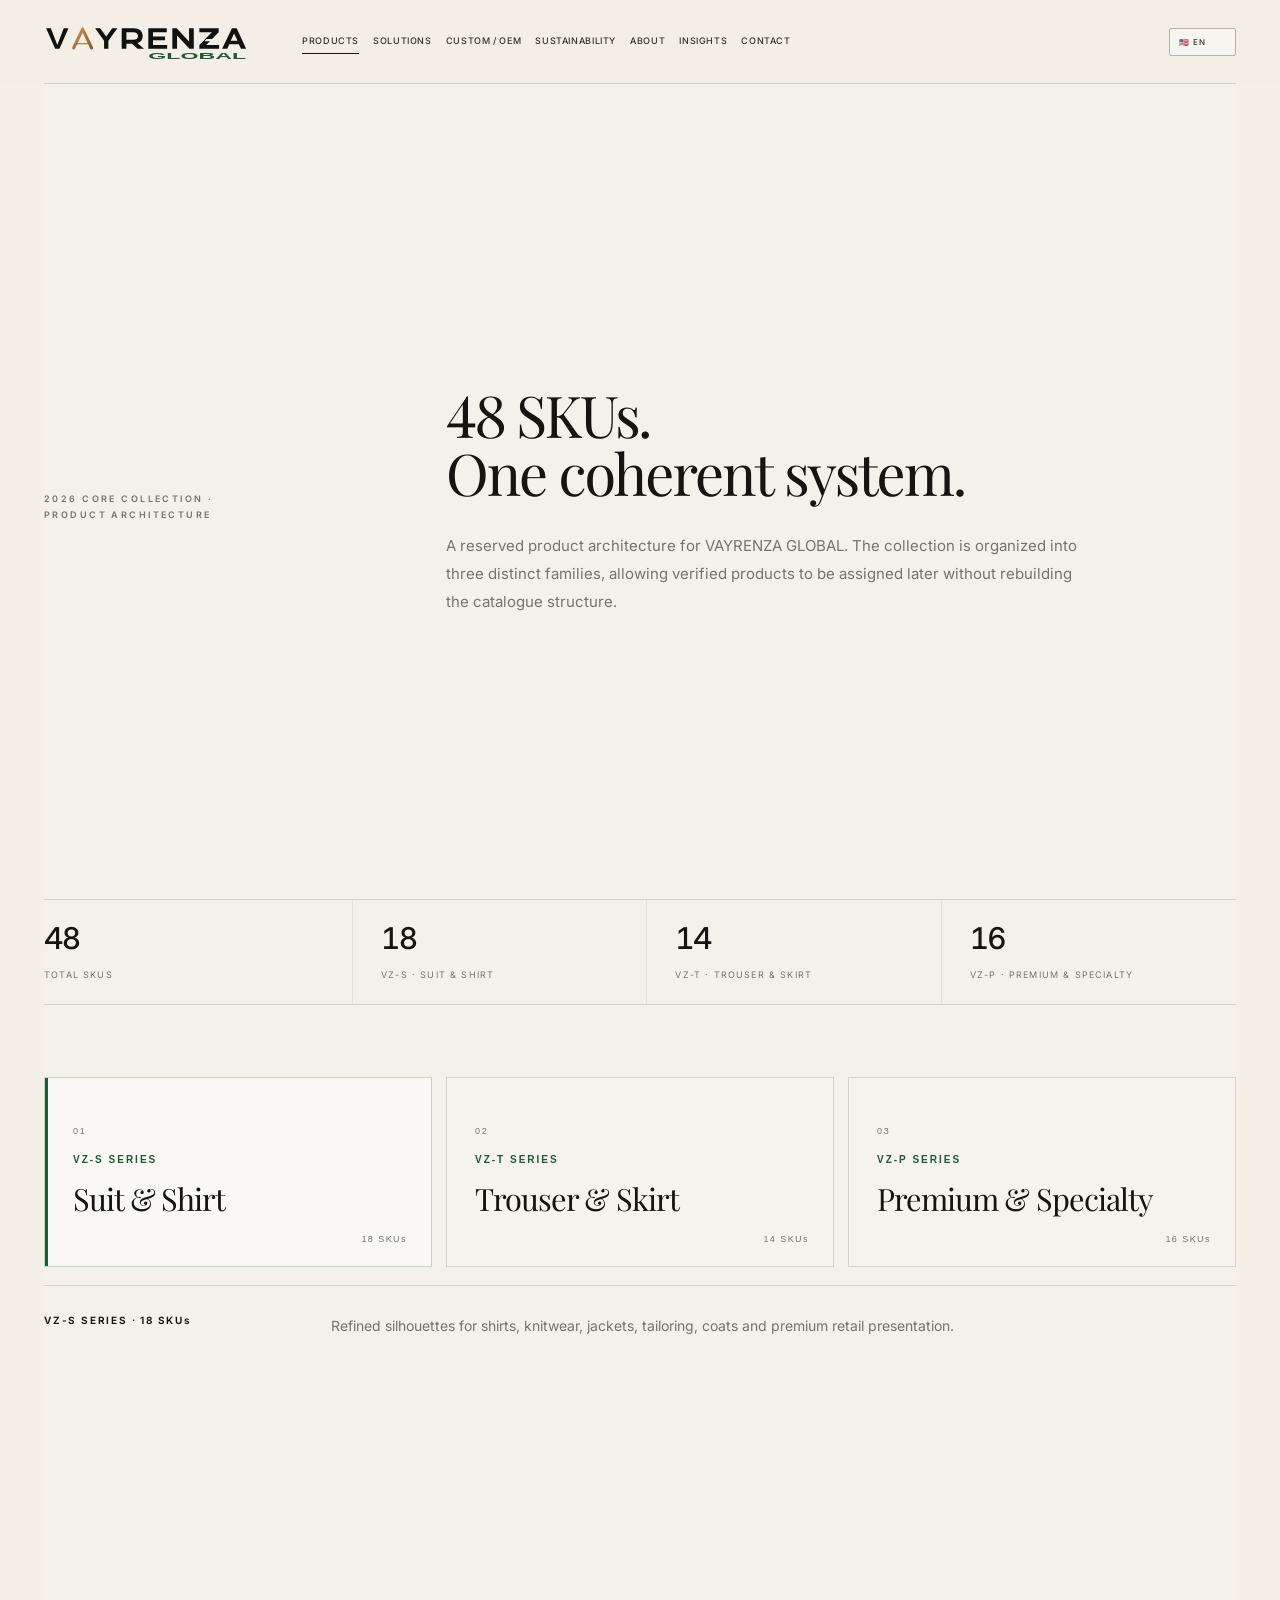
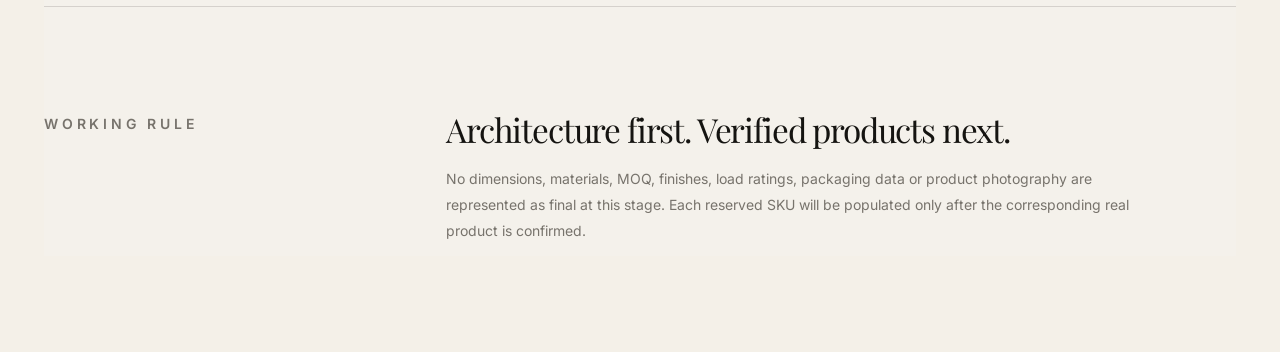
==== products-preview.html @ ef246197 "Redesign 48-SKU collections as horizontal three-series selector" ====
<!doctype html>
<html lang="en">
<head>
<meta charset="utf-8">
<meta name="viewport" content="width=device-width, initial-scale=1">
<meta name="robots" content="noindex,nofollow,noarchive,nosnippet">
<title>VAYRENZA GLOBAL — 2026 Product Architecture Preview</title>
<link rel="stylesheet" href="style.css">
<link rel="stylesheet" href="theme.css">
<style>
:root{--ink:#151411;--muted:#77736c;--paper:#f4f0e8;--paper-soft:#f8f5ef;--line:rgba(21,20,17,.14);--line-soft:rgba(21,20,17,.08);--green:#1F5A36}
*{box-sizing:border-box}html{background:var(--paper);scroll-behavior:smooth}body{margin:0;background:var(--paper);color:var(--ink);font-family:Inter,Arial,sans-serif;-webkit-font-smoothing:antialiased}.shell{max-width:1480px;margin:0 auto;padding:0 72px 96px}
.top{min-height:84px;display:grid;grid-template-columns:auto 1fr auto;align-items:center;gap:32px;border-bottom:1px solid #d5cfc4;background:#F3EFE7;position:sticky;top:0;z-index:100;box-shadow:0 0 0 100vmax #F3EFE7;clip-path:inset(0 -100vmax)}
.brand{display:block;width:222px;min-width:222px;height:48px;background:url('vayrenza-logo.svg') left center/contain no-repeat;font-size:0;color:transparent;overflow:hidden}.brand span{display:none}
.preview-nav{display:flex;align-items:center;justify-content:flex-start;gap:25px;margin-left:34px;min-width:0}.preview-nav a{position:relative;color:#34322e;text-decoration:none;white-space:nowrap;font:500 11px/1.2 Inter,Arial,sans-serif;letter-spacing:.11em}.preview-nav a::after{content:"";position:absolute;left:0;bottom:-7px;width:0;height:1px;background:var(--ink);transition:width .28s ease}.preview-nav a:hover::after,.preview-nav a.active::after{width:100%}
.tools{display:flex;align-items:center;gap:14px;justify-self:end}.status{font:500 8px/1.2 Inter,Arial,sans-serif;letter-spacing:.12em;text-transform:uppercase;color:var(--muted);white-space:nowrap}select{appearance:none;-webkit-appearance:none;height:28px;min-width:58px;border:1px solid #b8b2a8;border-radius:2px;background:rgba(255,255,255,.34);padding:0 24px 0 9px;font:500 8px/1 Inter,Arial,sans-serif;letter-spacing:.12em;color:#34322e;outline:none}
.hero{display:grid;grid-template-columns:minmax(180px,.55fr) minmax(0,1.45fr);column-gap:8vw;padding:112px 0 94px;border-bottom:1px solid var(--line)}.hero .eyebrow{padding-top:12px;max-width:220px}.eyebrow{font-size:9px;letter-spacing:.27em;text-transform:uppercase;margin:0;color:var(--muted);line-height:1.75}.hero-copy{max-width:900px}.hero h1,.series-title,.product-card h3,.note h2{font-family:"Playfair Display",Georgia,serif;font-weight:400;letter-spacing:-.035em}.hero h1{font-size:clamp(44px,4.5vw,64px);line-height:1.01;margin:0 0 30px;max-width:860px}.hero p.intro{margin:0;max-width:650px;font-size:15px;line-height:1.85;color:var(--muted)}
.summary{display:grid;grid-template-columns:1.05fr repeat(3,1fr);margin:0 0 72px;border-bottom:1px solid var(--line)}.summary div{padding:24px 28px 22px 0;border-right:1px solid var(--line-soft)}.summary div:not(:first-child){padding-left:28px}.summary div:last-child{border-right:0}.summary strong{display:block;font:500 30px/1 Inter,Arial,sans-serif;letter-spacing:-.055em;margin-bottom:8px}.summary span{font-size:9px;letter-spacing:.13em;text-transform:uppercase;color:var(--muted)}
#collections{margin-bottom:82px}.series-tabs{display:grid;grid-template-columns:repeat(3,minmax(0,1fr));gap:14px;margin-bottom:18px}.series-tab{position:relative;min-height:190px;padding:28px 28px 30px;border:1px solid var(--line);background:rgba(255,255,255,.14);text-align:left;color:inherit;cursor:pointer;overflow:hidden;transition:background .32s ease,border-color .32s ease,transform .32s ease}.series-tab::before{content:"";position:absolute;inset:0 auto 0 0;width:3px;background:var(--green);transform:scaleY(0);transform-origin:top;transition:transform .32s ease}.series-tab:hover{background:rgba(255,255,255,.32)}.series-tab[aria-selected="true"]{background:rgba(255,255,255,.46);border-color:rgba(31,90,54,.24)}.series-tab[aria-selected="true"]::before{transform:scaleY(1)}.series-index{font-size:9px;letter-spacing:.19em;color:var(--muted);margin-bottom:18px}.series-code{font-size:10px;letter-spacing:.2em;font-weight:650;text-transform:uppercase;color:var(--green);margin-bottom:18px}.series-title{font-size:clamp(28px,2.4vw,38px);line-height:1.06;margin:0}.series-count{position:absolute;right:24px;bottom:22px;font-size:9px;letter-spacing:.16em;color:var(--muted)}
.series-stage{position:relative;border-top:1px solid var(--line);border-bottom:1px solid var(--line);padding:28px 0 26px;overflow:hidden;perspective:1400px}.series-stage-head{display:grid;grid-template-columns:minmax(180px,.42fr) minmax(0,1.58fr);gap:46px;align-items:start;margin-bottom:26px}.series-description{margin:0;color:var(--muted);font-size:14px;line-height:1.75;max-width:760px}.series-label{font-size:10px;letter-spacing:.18em;font-weight:650;color:var(--ink)}
.product-rail{display:grid;grid-auto-flow:column;grid-auto-columns:minmax(220px,280px);gap:14px;overflow-x:auto;overflow-y:hidden;padding:3px 2px 14px 0;scroll-snap-type:x proximity;scrollbar-width:thin;transform-origin:left center;animation:unfold .58s cubic-bezier(.2,.75,.2,1) both}.product-card{scroll-snap-align:start;min-height:190px;padding:22px;border:1px solid var(--line);background:rgba(255,255,255,.22);display:flex;flex-direction:column;transition:transform .28s ease,background .28s ease,border-color .28s ease}.product-card:hover{transform:translateY(-3px);background:rgba(255,255,255,.48);border-color:rgba(31,90,54,.22)}.sku{font-size:9px;letter-spacing:.18em;font-weight:650;color:#4e4b45;margin-bottom:34px}.product-card h3{font-size:22px;line-height:1.15;margin:0;max-width:250px}.state{margin-top:auto;padding-top:22px;font-size:8px;letter-spacing:.15em;text-transform:uppercase;color:var(--muted)}
@keyframes unfold{0%{opacity:0;transform:rotateY(-16deg) scaleX(.84);filter:blur(2px)}100%{opacity:1;transform:rotateY(0) scaleX(1);filter:blur(0)}}
.note{display:grid;grid-template-columns:minmax(190px,.55fr) minmax(0,1.45fr);column-gap:8vw;align-items:start;padding:22px 0 12px}.note-copy{max-width:780px}.note h2{font-size:clamp(30px,2.6vw,38px);line-height:1.1;margin:0 0 18px}.note p{font-size:14px;line-height:1.85;color:var(--muted);margin:0;max-width:700px}
html[lang="zh-CN"] body{font-family:"Source Han Serif SC","Noto Serif CJK SC","Songti SC",serif}html[lang="zh-CN"] .top,html[lang="zh-CN"] .series-tab,html[lang="zh-CN"] .series-label,html[lang="zh-CN"] .sku,html[lang="zh-CN"] .state,html[lang="zh-CN"] select{font-family:"Source Han Sans SC","Noto Sans CJK SC","PingFang SC",sans-serif}html[lang="zh-CN"] .series-title,html[lang="zh-CN"] .product-card h3,html[lang="zh-CN"] .note h2{font-family:"Source Han Sans SC","Noto Sans CJK SC","PingFang SC",sans-serif;letter-spacing:-.02em}
@media(max-width:1280px){.shell{padding-left:44px;padding-right:44px}.brand{width:206px;min-width:206px;height:45px}.preview-nav{gap:14px;margin-left:20px}.preview-nav a{font-size:9px;letter-spacing:.07em}.status{display:none}}
@media(max-width:1000px){.top{grid-template-columns:auto auto;min-height:96px;padding-top:10px}.preview-nav{grid-column:1/-1;grid-row:2;margin-left:0;gap:14px;overflow-x:auto;padding-bottom:13px}.tools{grid-column:2;grid-row:1}.brand{width:190px;min-width:190px;height:42px}.hero,.series-stage-head,.note{grid-template-columns:1fr;gap:24px}.hero{padding:82px 0 72px}.series-tabs{grid-template-columns:repeat(3,minmax(210px,1fr));overflow-x:auto}.summary{margin-bottom:56px}}
@media(max-width:720px){.shell{padding:0 22px 64px}.brand{width:174px;min-width:174px;height:39px}.hero{padding:62px 0 56px}.hero h1{font-size:38px}.summary{grid-template-columns:1fr 1fr}.summary div:nth-child(2){border-right:0}.summary div:nth-child(-n+2){border-bottom:1px solid var(--line-soft)}.series-tabs{grid-template-columns:repeat(3,240px)}.series-tab{min-height:170px;padding:24px}.product-rail{grid-auto-columns:minmax(210px,78vw)}.note h2{font-size:30px}}
@media(prefers-reduced-motion:reduce){*{animation-duration:.01ms!important;transition-duration:.01ms!important}}
</style>
</head>
<body><div class="shell">
<header class="top"><a class="brand" href="index.html" aria-label="VAYRENZA GLOBAL home"><span>VAYRENZA GLOBAL</span></a><nav class="preview-nav" aria-label="Primary navigation"><a class="active" href="products-preview.html" data-nav="0">PRODUCTS</a><a href="index.html#solutions" data-nav="1">SOLUTIONS</a><a href="index.html#custom" data-nav="2">CUSTOM / OEM</a><a href="index.html#sustainability" data-nav="3">SUSTAINABILITY</a><a href="index.html#about" data-nav="4">ABOUT</a><a href="index.html#insights" data-nav="5">INSIGHTS</a><a href="index.html#contact" data-nav="6">CONTACT</a></nav><div class="tools"><span class="status" data-t="status"></span><select id="lang" aria-label="Language"><option value="en">🇺🇸 EN</option><option value="es">🇪🇸 ES</option><option value="fr">🇫🇷 FR</option><option value="de">🇩🇪 DE</option><option value="zh-CN">🇨🇳 中文</option></select></div></header>
<main><section class="hero"><p class="eyebrow" data-t="eyebrow"></p><div class="hero-copy"><h1 data-t="headline"></h1><p class="intro" data-t="intro"></p></div></section><section class="summary"><div><strong>48</strong><span data-t="total"></span></div><div><strong>18</strong><span data-t="sumS"></span></div><div><strong>14</strong><span data-t="sumT"></span></div><div><strong>16</strong><span data-t="sumP"></span></div></section><div id="collections"></div><section class="note"><p class="eyebrow" data-t="rule"></p><div class="note-copy"><h2 data-t="ruleTitle"></h2><p data-t="ruleBody"></p></div></section></main></div>
<script>
const products={
S:{count:18,en:['Classic Shirt Hanger','Slim Shirt Hanger','Broad-Shoulder Shirt Hanger','Anti-Slip Shirt Hanger','Blouse Hanger','Knitwear Hanger','Lightweight Jacket Hanger','Tailored Jacket Hanger','Classic Suit Hanger','Wide-Shoulder Suit Hanger','Suit Hanger with Trouser Bar','Jacket Hanger with Trouser Bar','Heavy Jacket Hanger','Coat Hanger','Overcoat Hanger','Garment Presentation Hanger','Compact Retail Hanger','Signature Shoulder Hanger'],es:['Percha clásica para camisa','Percha fina para camisa','Percha para camisa de hombro ancho','Percha antideslizante para camisa','Percha para blusa','Percha para prendas de punto','Percha para chaqueta ligera','Percha para chaqueta de sastrería','Percha clásica para traje','Percha para traje de hombro ancho','Percha para traje con barra de pantalón','Percha para chaqueta con barra de pantalón','Percha para chaqueta pesada','Percha para abrigo','Percha para abrigo largo','Percha de presentación de prendas','Percha compacta para retail','Percha de hombro Signature'],fr:['Cintre chemise classique','Cintre chemise fin','Cintre chemise épaules larges','Cintre chemise antidérapant','Cintre chemisier','Cintre maille','Cintre veste légère','Cintre veste tailleur','Cintre costume classique','Cintre costume épaules larges','Cintre costume avec barre pantalon','Cintre veste avec barre pantalon','Cintre veste lourde','Cintre manteau','Cintre pardessus','Cintre de présentation','Cintre retail compact','Cintre épaule Signature'],de:['Klassischer Hemdenbügel','Schmaler Hemdenbügel','Hemdenbügel mit breiter Schulter','Rutschfester Hemdenbügel','Blusenbügel','Strickwarenbügel','Bügel für leichte Jacken','Bügel für Sakko','Klassischer Anzugbügel','Anzugbügel mit breiter Schulter','Anzugbügel mit Hosensteg','Jackenbügel mit Hosensteg','Bügel für schwere Jacken','Mantelbügel','Bügel für lange Mäntel','Präsentationsbügel','Kompakter Retail-Bügel','Signature-Schulterbügel'],zh:['经典衬衫衣架','纤薄衬衫衣架','宽肩衬衫衣架','防滑衬衫衣架','女式上衣衣架','针织衫衣架','轻型夹克衣架','精裁夹克衣架','经典西装衣架','宽肩西装衣架','带裤杆西装衣架','带裤杆夹克衣架','重型夹克衣架','大衣衣架','长大衣衣架','服装陈列衣架','紧凑型零售衣架','标志性肩型衣架']},
T:{count:14,en:['Straight Trouser Bar Hanger','Non-Slip Trouser Bar Hanger','Clamp-Bar Trouser Hanger','Open-Bar Trouser Hanger','Double-Bar Trouser Hanger','Classic Two-Clip Trouser Hanger','Adjustable Two-Clip Trouser Hanger','Wide-Grip Trouser Hanger','Classic Skirt Hanger','Adjustable Skirt Hanger','Delicate-Fabric Clip Hanger','Heavy-Duty Bottom Hanger','Compact Bottom Hanger','Coordinated Suit-Bottom Hanger'],es:['Percha de pantalón con barra recta','Percha de pantalón con barra antideslizante','Percha de pantalón con barra de presión','Percha de pantalón con barra abierta','Percha de pantalón con doble barra','Percha clásica de pantalón con dos pinzas','Percha ajustable de pantalón con dos pinzas','Percha de pantalón de agarre ancho','Percha clásica para falda','Percha ajustable para falda','Percha con pinzas para tejidos delicados','Percha reforzada para prendas inferiores','Percha compacta para prendas inferiores','Percha coordinada para pantalón de traje'],fr:['Cintre pantalon à barre droite','Cintre pantalon à barre antidérapante','Cintre pantalon à barre de serrage','Cintre pantalon à barre ouverte','Cintre pantalon à double barre','Cintre pantalon classique à deux pinces','Cintre pantalon réglable à deux pinces','Cintre pantalon à prise large','Cintre jupe classique','Cintre jupe réglable','Cintre à pinces pour tissus délicats','Cintre renforcé pour bas','Cintre compact pour bas','Cintre coordonné pour bas de costume'],de:['Hosenbügel mit geradem Steg','Rutschfester Hosenbügel','Hosenbügel mit Klemmsteg','Hosenbügel mit offenem Steg','Hosenbügel mit Doppelsteg','Klassischer Hosenbügel mit zwei Clips','Verstellbarer Hosenbügel mit zwei Clips','Hosenbügel mit breitem Griff','Klassischer Rockbügel','Verstellbarer Rockbügel','Clipbügel für empfindliche Stoffe','Robuster Unterteilbügel','Kompakter Unterteilbügel','Abgestimmter Anzug-Unterteilbügel'],zh:['直杆裤架','防滑裤杆衣架','夹杆式裤架','开放式裤杆衣架','双杆裤架','经典双夹裤架','可调双夹裤架','宽夹持裤架','经典半裙衣架','可调半裙衣架','精细面料夹式衣架','重型下装衣架','紧凑型下装衣架','西装配套下装衣架']},
P:{count:16,en:['Luxury Wood Hanger','Premium Lacquer Hanger','Fabric-Covered Hanger','Velvet-Finish Hanger','Acrylic Display Hanger','Bridal & Gown Hanger','Lingerie & Delicates Hanger','Scarf & Accessory Hanger',"Children's Premium Hanger",'Anti-Theft Hotel Hanger','Hotel Open-Hook Hanger','Hotel Closed-Ring Hanger','Robe & Spa Hanger','Uniform & Professional Hanger','Sustainable-Material Hanger','Bespoke Signature Hanger'],es:['Percha de madera de lujo','Percha lacada premium','Percha revestida de tela','Percha con acabado aterciopelado','Percha expositora de acrílico','Percha para novia y vestido','Percha para lencería y prendas delicadas','Percha para bufandas y accesorios','Percha premium infantil','Percha antirrobo para hotel','Percha de hotel con gancho abierto','Percha de hotel con anillo cerrado','Percha para albornoz y spa','Percha para uniforme profesional','Percha de material sostenible','Percha Signature a medida'],fr:['Cintre bois luxe','Cintre laqué premium','Cintre recouvert de tissu','Cintre finition velours','Cintre de présentation acrylique','Cintre mariée et robe','Cintre lingerie et délicats','Cintre écharpes et accessoires','Cintre premium enfant','Cintre hôtel antivol','Cintre hôtel à crochet ouvert','Cintre hôtel à anneau fermé','Cintre peignoir et spa','Cintre uniforme professionnel','Cintre en matériau durable','Cintre Signature sur mesure'],de:['Luxus-Holzbügel','Premium-Lackbügel','Stoffbezogener Bügel','Bügel mit Samtfinish','Acryl-Präsentationsbügel','Braut- und Abendkleiderbügel','Bügel für Dessous und Feines','Schal- und Accessoirebügel','Premium-Kinderbügel','Diebstahlsicherer Hotelbügel','Hotelbügel mit offenem Haken','Hotelbügel mit geschlossenem Ring','Bademantel- und Spa-Bügel','Uniform- und Berufskleiderbügel','Bügel aus nachhaltigem Material','Maßgefertigter Signature-Bügel'],zh:['奢华木质衣架','高端烤漆衣架','包布衣架','植绒饰面衣架','亚克力陈列衣架','婚纱与礼服衣架','内衣与精细服饰衣架','围巾与配饰衣架','儿童高端衣架','酒店防盗衣架','酒店开放式挂钩衣架','酒店闭环式衣架','浴袍与水疗衣架','制服与专业衣架','可持续材料衣架','高端专属定制衣架']}}
const copy={en:{status:'Unlisted Working Preview · 2026',nav:['PRODUCTS','SOLUTIONS','CUSTOM / OEM','SUSTAINABILITY','ABOUT','INSIGHTS','CONTACT'],eyebrow:'2026 CORE COLLECTION · PRODUCT ARCHITECTURE',headline:'48 SKUs.<br>One coherent system.',intro:'A reserved product architecture for VAYRENZA GLOBAL. The collection is organized into three distinct families, allowing verified products to be assigned later without rebuilding the catalogue structure.',total:'Total SKUs',sumS:'VZ-S · Suit & Shirt',sumT:'VZ-T · Trouser & Skirt',sumP:'VZ-P · Premium & Specialty',series:['Suit & Shirt','Trouser & Skirt','Premium & Specialty'],desc:['Refined silhouettes for shirts, knitwear, jackets, tailoring, coats and premium retail presentation.','Purpose-built bottom-garment systems balancing grip, garment care, presentation and space efficiency.','Signature and specialty solutions for luxury retail, hotel and service-industry programs, professional wardrobes and bespoke development.'],state:'Details in development',rule:'Working rule',ruleTitle:'Architecture first. Verified products next.',ruleBody:'No dimensions, materials, MOQ, finishes, load ratings, packaging data or product photography are represented as final at this stage. Each reserved SKU will be populated only after the corresponding real product is confirmed.'},es:{status:'Vista de trabajo no publicada · 2026',nav:['PRODUCTOS','SOLUCIONES','CUSTOM / OEM','SOSTENIBILIDAD','NOSOTROS','INSIGHTS','CONTACTO'],eyebrow:'COLECCIÓN PRINCIPAL 2026 · ARQUITECTURA DE PRODUCTO',headline:'48 SKUs.<br>Un sistema coherente.',intro:'Una arquitectura de producto reservada para VAYRENZA GLOBAL. La colección se organiza en tres familias distintas para incorporar productos verificados sin reconstruir el catálogo.',total:'SKUs totales',sumS:'VZ-S · Traje y camisa',sumT:'VZ-T · Pantalón y falda',sumP:'VZ-P · Premium y especialidad',series:['Traje y camisa','Pantalón y falda','Premium y especialidad'],desc:['Siluetas refinadas para camisas, punto, chaquetas, sastrería, abrigos y presentación retail premium.','Sistemas para prendas inferiores que equilibran agarre, cuidado, presentación y eficiencia de espacio.','Soluciones exclusivas y especializadas para retail de lujo, hoteles, servicios, vestuario profesional y desarrollos a medida.'],state:'Detalles en desarrollo',rule:'Regla de trabajo',ruleTitle:'Primero la arquitectura. Después, productos verificados.',ruleBody:'En esta fase no se presentan como definitivos dimensiones, materiales, MOQ, acabados, cargas, embalajes ni fotografías. Cada SKU se completará únicamente cuando se confirme el producto real.'},fr:{status:'Aperçu de travail non publié · 2026',nav:['PRODUITS','SOLUTIONS','CUSTOM / OEM','DURABILITÉ','À PROPOS','INSIGHTS','CONTACT'],eyebrow:'COLLECTION PRINCIPALE 2026 · ARCHITECTURE PRODUIT',headline:'48 SKUs.<br>Un système cohérent.',intro:'Une architecture produit réservée à VAYRENZA GLOBAL. La collection est organisée en trois familles distinctes afin d’intégrer ensuite les produits vérifiés sans reconstruire le catalogue.',total:'SKUs au total',sumS:'VZ-S · Costume et chemise',sumT:'VZ-T · Pantalon et jupe',sumP:'VZ-P · Premium et spécialité',series:['Costume et chemise','Pantalon et jupe','Premium et spécialité'],desc:['Des silhouettes raffinées pour chemises, mailles, vestes, costumes, manteaux et présentation retail premium.','Des systèmes dédiés aux bas qui équilibrent maintien, soin du vêtement, présentation et gain de place.','Des solutions signature et spécialisées pour retail de luxe, hôtellerie et services, vestiaires professionnels et projets sur mesure.'],state:'Détails en développement',rule:'Règle de travail',ruleTitle:'L’architecture d’abord. Les produits vérifiés ensuite.',ruleBody:'À ce stade, aucune dimension, matière, MOQ, finition, charge, donnée d’emballage ou photographie n’est présentée comme définitive. Chaque SKU sera complété après validation du produit réel.'},de:{status:'Nicht gelistete Arbeitsvorschau · 2026',nav:['PRODUKTE','LÖSUNGEN','CUSTOM / OEM','NACHHALTIGKEIT','ÜBER UNS','INSIGHTS','KONTAKT'],eyebrow:'KERNKOLLEKTION 2026 · PRODUKTARCHITEKTUR',headline:'48 SKUs.<br>Ein kohärentes System.',intro:'Eine reservierte Produktarchitektur für VAYRENZA GLOBAL. Die Kollektion ist in drei klar definierte Familien gegliedert, sodass verifizierte Produkte später ohne Neuaufbau des Katalogs zugeordnet werden können.',total:'SKUs gesamt',sumS:'VZ-S · Anzug & Hemd',sumT:'VZ-T · Hose & Rock',sumP:'VZ-P · Premium & Spezial',series:['Anzug & Hemd','Hose & Rock','Premium & Spezial'],desc:['Verfeinerte Silhouetten für Hemden, Strickwaren, Jacken, Schneiderei, Mäntel und hochwertige Retail-Präsentation.','Spezialisierte Systeme für Unterteile mit ausgewogener Griffigkeit, Kleiderschonung, Präsentation und Raumeffizienz.','Signature- und Speziallösungen für Luxus-Retail, Hotel- und Serviceprogramme, Berufsgarderoben und individuelle Entwicklungen.'],state:'Details in Entwicklung',rule:'Arbeitsregel',ruleTitle:'Zuerst die Architektur. Dann verifizierte Produkte.',ruleBody:'Maße, Materialien, MOQ, Oberflächen, Belastungswerte, Verpackungsdaten und Produktfotografie gelten in dieser Phase nicht als final. Jeder reservierte SKU wird erst nach Bestätigung des realen Produkts vervollständigt.'},'zh-CN':{status:'内部工作预览 · 2026',nav:['产品','解决方案','定制 / OEM','可持续发展','关于我们','洞察','联系我们'],eyebrow:'2026 核心系列 · 产品架构',headline:'48 个 SKU。<br>一个完整体系。',intro:'这是为 VAYRENZA GLOBAL 预先建立的产品架构。整个系列划分为三个清晰的产品家族，未来可直接将经过确认的真实产品对应到相应位置，无需重新构建产品目录。',total:'SKU 总数',sumS:'VZ-S · 西装与衬衫',sumT:'VZ-T · 长裤与半裙',sumP:'VZ-P · 高端与专业系列',series:['西装与衬衫','长裤与半裙','高端与专业系列'],desc:['为衬衫、针织衫、夹克、西装、大衣及高端零售陈列设计的精致衣架系列。','专为下装设计，在夹持力、服装保护、陈列效果和空间效率之间取得平衡。','面向奢华零售、酒店与服务业、专业衣橱及高端定制项目的标志性与专业解决方案。'],state:'产品资料完善中',rule:'工作原则',ruleTitle:'先建立架构，再加入经过确认的产品。',ruleBody:'现阶段不将尺寸、材料、MOQ、表面处理、承重、包装数据或产品照片作为最终资料发布。每个预留 SKU 仅在对应真实产品确认后完善。'}};
let activeKey='S';
function keyFromHash(){const m=location.hash.match(/^#vz-([stp])$/i);return m?m[1].toUpperCase():null}
function render(lang){const c=copy[lang]||copy.en,pk=lang==='zh-CN'?'zh':lang;document.documentElement.lang=lang;document.querySelectorAll('[data-t]').forEach(el=>el.innerHTML=c[el.dataset.t]);document.querySelectorAll('[data-nav]').forEach(el=>el.textContent=c.nav[Number(el.dataset.nav)]);activeKey=keyFromHash()||activeKey;const keys=['S','T','P'];const wrap=document.getElementById('collections');wrap.innerHTML=`<div class="series-tabs" role="tablist">${keys.map((k,si)=>`<button class="series-tab" id="tab-${k}" role="tab" aria-controls="panel-${k}" aria-selected="${activeKey===k}" data-series="${k}"><div class="series-index">0${si+1}</div><div class="series-code">VZ-${k} SERIES</div><h2 class="series-title">${c.series[si]}</h2><span class="series-count">${products[k].count} SKUs</span></button>`).join('')}</div><div class="series-stage" id="series-stage"></div>`;wrap.querySelectorAll('.series-tab').forEach(btn=>btn.addEventListener('click',()=>openSeries(btn.dataset.series,lang,true)));openSeries(activeKey,lang,false);localStorage.setItem('vayrenza-language',lang)}
function openSeries(k,lang,updateHash){activeKey=k;const c=copy[lang]||copy.en,pk=lang==='zh-CN'?'zh':lang,keys=['S','T','P'],si=keys.indexOf(k),p=products[k];document.querySelectorAll('.series-tab').forEach(b=>b.setAttribute('aria-selected',String(b.dataset.series===k)));const stage=document.getElementById('series-stage');stage.innerHTML=`<div class="series-stage-head"><div class="series-label">VZ-${k} SERIES · ${p.count} SKUs</div><p class="series-description">${c.desc[si]}</p></div><div class="product-rail" id="panel-${k}" role="tabpanel" aria-labelledby="tab-${k}">${p[pk].map((name,i)=>`<article class="product-card"><div class="sku">VZ-${k}${String(i+1).padStart(2,'0')}</div><h3>${name}</h3><div class="state">${c.state}</div></article>`).join('')}</div>`;if(updateHash)history.replaceState(null,'',`#vz-${k.toLowerCase()}`)}
const sel=document.getElementById('lang');let saved=localStorage.getItem('vayrenza-language');if(!copy[saved])saved='en';sel.value=saved;sel.addEventListener('change',()=>render(sel.value));window.addEventListener('hashchange',()=>{const k=keyFromHash();if(k)openSeries(k,sel.value,false)});render(saved);
</script></body></html>
---- style.css ----
@import url('https://fonts.googleapis.com/css2?family=Inter:wght@400;500;600&family=Playfair+Display:wght@400;500;600&display=swap');
:root{--bg:#f5f2ec;--paper:#faf8f4;--line:#d5cfc4;--text:#171716;--muted:#68655f;--dark:#171716;--white:#f7f4ee;--max:1600px}*{box-sizing:border-box}html{scroll-behavior:smooth}body{margin:0;background:var(--bg);color:var(--text);font-family:Inter,Arial,sans-serif;font-weight:400;-webkit-font-smoothing:antialiased}a{color:inherit}.site-header{height:84px;padding:0 5vw;display:flex;align-items:center;gap:40px;border-bottom:1px solid var(--line);background:rgba(245,242,236,.96);position:sticky;top:0;z-index:100;backdrop-filter:blur(12px)}.brand{font-size:19px;letter-spacing:.18em;font-weight:600;white-space:nowrap;color:#111;text-decoration:none}.brand span{font-size:9px;letter-spacing:.28em;margin-left:7px;font-weight:400}.site-header nav{display:flex;gap:25px;margin-left:34px}.site-header nav a,.header-actions a{position:relative;font-size:9px;letter-spacing:.14em;text-decoration:none;color:#34322e;white-space:nowrap}.site-header nav a::after{content:"";position:absolute;left:0;bottom:-7px;width:0;height:1px;background:#171716;transition:width .3s}.site-header nav a:hover::after{width:100%}.header-actions{display:flex;align-items:center;gap:22px;margin-left:auto}.header-actions .quote{border:0;padding:0;background:transparent;color:#34322e;font-size:8px;letter-spacing:.12em}.header-actions .quote:hover{color:#171716}.search-link{font-size:8px!important;letter-spacing:.13em!important}.language-dropdown{position:relative}.language-dropdown summary{list-style:none;appearance:none;-webkit-appearance:none;display:inline-flex;align-items:center;gap:5px;height:28px;padding:0 9px;border:1px solid #b8b2a8;border-radius:2px;background:rgba(255,255,255,.34);color:#34322e;font:500 8px/1 Inter,Arial,sans-serif;letter-spacing:.12em;cursor:pointer}.language-dropdown summary::-webkit-details-marker{display:none}.language-dropdown summary:hover{border-color:#77736c;background:rgba(255,255,255,.62)}.language-dropdown[open] summary{border-color:#77736c}.language-dropdown .flag{font-size:11px;line-height:1}.language-chevron{font-size:8px;line-height:1;color:#77736c;transform:translateY(-1px)}.language-menu{position:absolute;right:0;top:36px;min-width:128px;padding:7px 0;border:1px solid var(--line);background:var(--paper);box-shadow:0 12px 30px rgba(30,27,22,.1)}.language-menu a{display:flex;align-items:center;gap:8px;padding:8px 12px;font-size:8px!important;letter-spacing:.08em!important}.language-menu a:hover{background:#ebe7df}.hero{min-height:calc(100vh - 84px);max-width:var(--max);margin:0 auto;display:grid;grid-template-columns:1.02fr .98fr;align-items:center;gap:7vw;padding:6vw 7vw;overflow:hidden}.hero-copy{max-width:760px;animation:heroIn 1s ease both}.eyebrow{margin:0 0 24px;color:#77736c;font-size:9px;letter-spacing:.28em;font-weight:600}.hero h1{margin:0 0 26px;font-family:'Playfair Display',Georgia,serif;font-size:clamp(38px,3.8vw,58px);line-height:1.04;font-weight:400;letter-spacing:-.035em;white-space:nowrap}.lead{max-width:590px;margin:0;color:#5e5b55;font-size:17px;line-height:1.8}.buttons{display:flex;flex-wrap:wrap;gap:12px;margin-top:38px}.btn{display:inline-block;padding:16px 23px;font-size:9px;letter-spacing:.18em;text-decoration:none;transition:all .3s}.btn.primary{background:#ebe7df;color:#222;border:1px solid #8d8981}.btn.primary:hover{background:#f5f2ec;border-color:#222;transform:translateY(-2px)}.btn.secondary{border:1px solid #8d8981;color:#222;background:transparent}.btn.secondary:hover{border-color:#222;background:rgba(255,255,255,.35)}.hero .btn.primary{background:transparent}.hero .btn.primary:hover{background:rgba(255,255,255,.35)}.contact .btn.primary{background:#ebe7df;color:#222;border:1px solid #8d8981}.contact .btn.primary:hover{background:#f5f2ec;border-color:#222;transform:translateY(-2px)}.hero-visual{position:relative;height:min(650px,62vw);min-height:480px;overflow:hidden;background:radial-gradient(circle at 70% 25%,rgba(255,255,255,.65),transparent 32%),linear-gradient(145deg,#e8e3da 0%,#d7d0c5 48%,#c5bdb1 100%);box-shadow:0 30px 80px rgba(30,27,22,.1)}.hero-visual::before{content:"";position:absolute;inset:8%;border:1px solid rgba(255,255,255,.32)}.hero-visual::after{content:"VAYRENZA";position:absolute;right:28px;bottom:24px;font-size:8px;letter-spacing:.35em;color:rgba(25,25,23,.45)}.hanger{position:absolute;width:58%;height:43%;left:21%;top:28%;border:9px solid #292927;border-bottom:0;border-radius:50% 50% 0 0;filter:drop-shadow(18px 22px 18px rgba(0,0,0,.14))}.hanger::after{content:"";position:absolute;left:0;right:0;bottom:-1px;height:9px;background:#292927;clip-path:polygon(0 0,100% 0,90% 100%,10% 100%)}.hanger::before{content:"";position:absolute;width:34px;height:42px;border:7px solid #292927;border-bottom:0;border-radius:50% 50% 0 0;left:calc(50% - 17px);top:-48px}.hanger-a{transform:translate(-35px,38px) rotate(-9deg);opacity:.48}.hanger-b{transform:translate(5px,0) rotate(2deg)}.hanger-c{transform:translate(50px,-32px) rotate(10deg);opacity:.28}.section{max-width:var(--max);margin:0 auto;padding:125px 8vw}.section h2{margin:0 0 28px;font-family:'Playfair Display',Georgia,serif;font-size:clamp(42px,5vw,72px);line-height:1.02;font-weight:400;letter-spacing:-.035em;font-variant-numeric:lining-nums proportional-nums;font-feature-settings:"lnum" 1,"pnum" 1}.intro{max-width:730px;margin:0;color:var(--muted);font-size:16px;line-height:1.85}.cards{display:grid;grid-template-columns:repeat(3,1fr);gap:18px;margin-top:60px}.cards article{position:relative;min-height:260px;padding:38px;border:1px solid var(--line);background:rgba(255,255,255,.18);overflow:hidden;transition:transform .35s,background .35s}.cards article::before{content:"";position:absolute;top:0;left:0;width:0;height:2px;background:#222;transition:width .35s}.cards article:hover{transform:translateY(-5px);background:rgba(255,255,255,.48)}.cards article:hover::before{width:100%}.cards span{color:#77736c;font-size:9px;letter-spacing:.22em;font-weight:600}.cards h3,.grid h3{margin:34px 0 14px;font-size:13px;letter-spacing:.16em;font-weight:600}.cards p,.grid p{margin:0;color:#77736c;font-size:13px;line-height:1.8}.dark{max-width:none;background:var(--bg);color:var(--text)}.dark .eyebrow{color:#77736c}.dark h2{color:var(--text)}.grid{display:grid;grid-template-columns:repeat(4,1fr);gap:30px;margin-top:65px}.grid div{min-height:170px;border-top:1px solid var(--line);padding-top:18px}.grid h3{color:#34322e}.grid p{color:#77736c}.split{max-width:none;display:grid;grid-template-columns:1fr 1fr;gap:9vw;align-items:center;background:#ebe7df}.split>p{max-width:680px;margin:0;color:#5c5953;font-family:'Playfair Display',Georgia,serif;font-size:clamp(22px,2.2vw,31px);line-height:1.55}.split h2{white-space:normal}#custom{grid-template-columns:minmax(0,1.75fr) minmax(360px,.75fr);gap:5vw;align-items:center}#custom>div{min-width:0}#custom h2{font-size:clamp(40px,3.4vw,56px);line-height:1.05;letter-spacing:-.03em;white-space:nowrap}#custom>p{max-width:520px;justify-self:end;font-size:clamp(20px,1.65vw,27px);line-height:1.58}#about{background:var(--paper);max-width:none}.about-section .about-grid{margin-top:48px}.about-section .about-grid article{padding-top:22px;border-top:1px solid rgba(52,50,46,.18)}.about-section .about-grid h3{margin-top:10px;margin-bottom:12px}.pale{max-width:none;background:#e2ded5}#insights{background:#f5f2ec;min-height:420px}.contact{max-width:none;background:linear-gradient(120deg,#d6d0c5,#c9c1b4)}.contact h2{max-width:850px}.contact p:not(.eyebrow){max-width:650px;margin:0 0 32px;color:#56534e;font-size:16px;line-height:1.8}footer{padding:60px 8vw;border-top:1px solid #ccc7bd;background:#ece9e2;color:#69665f;font-size:11px;line-height:1.9}footer .brand{display:inline-block;margin-bottom:15px}footer p{margin:5px 0}@keyframes heroIn{from{opacity:0;transform:translateY(18px)}to{opacity:1;transform:translateY(0)}}@media(max-width:1200px){#custom{grid-template-columns:minmax(0,1.25fr) minmax(300px,.75fr);gap:5vw}#custom h2{white-space:normal;font-size:clamp(40px,4.3vw,52px)}#custom>p{font-size:clamp(20px,2vw,24px)}}@media(max-width:1100px){.site-header{padding:0 4vw;gap:20px}.site-header nav{gap:14px;margin-left:20px}.site-header nav a{font-size:8px}.header-actions{gap:14px}.hero{gap:5vw;padding:7vw 6vw}.hero h1{font-size:clamp(34px,4vw,52px)}.section{padding:100px 7vw}}@media(max-width:800px){.site-header{height:72px;padding:0 5vw}.site-header nav{display:none}.header-actions{margin-left:auto}.brand{font-size:17px}.hero{min-height:auto;grid-template-columns:1fr;padding:70px 6vw 80px;gap:55px}.hero h1{font-size:clamp(30px,8vw,46px);white-space:nowrap}.lead{font-size:15px}.hero-visual{height:470px;min-height:0}.section{padding:85px 6vw}.section h2{font-size:clamp(40px,11vw,58px)}.cards,.grid{grid-template-columns:1fr;gap:15px;margin-top:45px}.cards article{min-height:220px}.split{grid-template-columns:1fr;gap:35px}.split>p{font-size:22px}#custom{grid-template-columns:1fr;gap:32px}#custom h2{white-space:normal;font-size:clamp(38px,9vw,50px)}#custom>p{max-width:680px;justify-self:start;font-size:22px}.grid div{min-height:auto;padding-bottom:20px}footer{padding:50px 6vw}}@media(max-width:500px){.header-actions{gap:12px}.language-dropdown summary{height:26px;padding:0 7px}.header-actions .quote{font-size:8px}.brand span{display:none}.hero{padding-top:55px}.hero h1{font-size:clamp(27px,7.4vw,38px);white-space:nowrap;margin-bottom:24px}.buttons{flex-direction:column}.btn{width:100%;text-align:center}.hero-visual{height:400px}}

/* VAYRENZA TYPOGRAPHY SYSTEM — secondary sections */
:root{--vz-eyebrow-size:9px;--vz-eyebrow-spacing:.28em;--vz-h2-size:clamp(42px,4.15vw,60px);--vz-h2-line:1.08;--vz-body-size:16px;--vz-body-line:1.78;--vz-card-title-size:13px;--vz-editorial-h3-size:clamp(23px,2vw,29px);--vz-section-space:112px}
.section{padding-top:var(--vz-section-space);padding-bottom:var(--vz-section-space)}
.section>.eyebrow,.section .split .eyebrow,.section .about-grid .eyebrow{margin:0 0 22px;font-family:Inter,Arial,sans-serif;font-size:var(--vz-eyebrow-size);line-height:1.35;letter-spacing:var(--vz-eyebrow-spacing);font-weight:600;color:#77736c}
.section h2{margin:0 0 26px;font-family:'Playfair Display',Georgia,serif;font-size:var(--vz-h2-size);line-height:var(--vz-h2-line);font-weight:400;letter-spacing:-.032em;font-variant-numeric:lining-nums proportional-nums;font-feature-settings:"lnum" 1,"pnum" 1}
.section .intro,.section>p:not(.eyebrow),.split>p,.contact p:not(.eyebrow){font-family:Inter,Arial,sans-serif;font-size:var(--vz-body-size);line-height:var(--vz-body-line);font-weight:400;letter-spacing:0;color:var(--muted)}
.section .intro{max-width:760px}
.cards,.grid{margin-top:52px}
.cards h3,.grid h3{margin:30px 0 13px;font-family:Inter,Arial,sans-serif;font-size:var(--vz-card-title-size);line-height:1.35;letter-spacing:.15em;font-weight:600;color:#34322e}
.cards p,.grid p{font-family:Inter,Arial,sans-serif;font-size:14px;line-height:1.72;color:#77736c}
#custom{grid-template-columns:minmax(0,1.55fr) minmax(360px,.85fr);gap:6vw;align-items:start}
#custom h2{font-size:var(--vz-h2-size);line-height:var(--vz-h2-line);letter-spacing:-.032em;white-space:nowrap}
#custom>p{max-width:560px;justify-self:end;font-family:Inter,Arial,sans-serif;font-size:var(--vz-body-size);line-height:var(--vz-body-line);color:var(--muted)}
#about>.split{align-items:start}
#about .split>p{max-width:620px;justify-self:end}
.about-section .about-grid{margin-top:54px;gap:42px}
.about-section .about-grid article{padding-top:24px}
.about-section .about-grid h3{margin:0 0 14px;font-family:'Playfair Display',Georgia,serif;font-size:var(--vz-editorial-h3-size);line-height:1.22;letter-spacing:-.02em;font-weight:400;color:var(--text)}
.about-section .about-grid p:not(.eyebrow){font-family:Inter,Arial,sans-serif;font-size:15px;line-height:1.76;color:var(--muted)}
.contact h2{max-width:900px}
.contact p:not(.eyebrow){max-width:680px;margin:0 0 34px}
#insights{min-height:360px}
@media(max-width:1200px){:root{--vz-h2-size:clamp(40px,4.6vw,54px);--vz-section-space:100px}#custom{grid-template-columns:minmax(0,1.25fr) minmax(320px,.75fr);gap:5vw}#custom h2{white-space:normal}}
@media(max-width:800px){:root{--vz-h2-size:clamp(38px,9.2vw,50px);--vz-body-size:15px;--vz-section-space:82px}.section{padding-left:6vw;padding-right:6vw}.section>.eyebrow,.section .split .eyebrow,.section .about-grid .eyebrow{margin-bottom:18px}.section h2{margin-bottom:22px;line-height:1.08}.cards,.grid{margin-top:42px}.cards h3,.grid h3{margin-top:26px}.split,#custom{grid-template-columns:1fr;gap:30px}#custom h2{white-space:normal}#custom>p,#about .split>p{max-width:680px;justify-self:start}.about-section .about-grid{margin-top:42px;gap:22px}.about-section .about-grid h3{font-size:clamp(22px,6vw,27px)}}
@media(max-width:500px){:root{--vz-h2-size:clamp(34px,10.5vw,44px);--vz-section-space:72px}.section h2{letter-spacing:-.028em}.cards p,.grid p{font-size:13.5px}.about-section .about-grid p:not(.eyebrow){font-size:14px}}
---- theme.css ----
/* VAYRENZA BACKGROUND SYSTEM — approved luxury editorial palette */
:root{
  --vz-canvas:#f4f1eb;
  --vz-hero:#f4f1eb;
  --vz-products:#f6f3ed;
  --vz-solutions:#f2eee7;
  --vz-custom:#eee9e1;
  --vz-sustainability:#ebe5dc;
  --vz-insights:#f3efe8;
  --vz-about:#eee9e1;
  --vz-contact:#f5f1ea;
  --vz-card:#faf8f4;
  --vz-ink:#11110f;
  --vz-footer-text:#d8d3ca;
  --vz-hairline:rgba(42,38,33,.075);
}

body,
main{
  background:var(--vz-canvas);
}

.hero{
  background:var(--vz-hero);
}

#products{background:var(--vz-products)}
#solutions{background:var(--vz-solutions)}
#custom{background:var(--vz-custom)}
#sustainability{background:var(--vz-sustainability)}
#insights{background:var(--vz-insights)}
#about{background:var(--vz-about)}
#contact.contact{background:var(--vz-contact)}

#about .split{
  background:transparent;
}

.cards article,
.language-menu{
  background:var(--vz-card);
}

/* Subtle tonal blending at section boundaries: soft enough to avoid visible gradients. */
#products,
#solutions,
#custom,
#sustainability,
#insights,
#about,
#contact{
  position:relative;
  overflow:hidden;
  border-top:1px solid var(--vz-hairline);
}

#products::before,
#solutions::before,
#custom::before,
#sustainability::before,
#insights::before,
#about::before,
#contact::before,
#products::after,
#solutions::after,
#custom::after,
#sustainability::after,
#insights::after,
#about::after,
#contact::after{
  content:"";
  position:absolute;
  left:0;
  right:0;
  height:34px;
  pointer-events:none;
  z-index:0;
}

#products::before,
#solutions::before,
#custom::before,
#sustainability::before,
#insights::before,
#about::before,
#contact::before{
  top:0;
  background:linear-gradient(to bottom,rgba(255,255,255,.20),rgba(255,255,255,0));
}

#products::after,
#solutions::after,
#custom::after,
#sustainability::after,
#insights::after,
#about::after,
#contact::after{
  bottom:0;
  background:linear-gradient(to top,rgba(35,31,27,.018),rgba(35,31,27,0));
}

#products>*,
#solutions>*,
#custom>*,
#sustainability>*,
#insights>*,
#about>*,
#contact>*{
  position:relative;
  z-index:1;
}

/* Keep the footer as a strong black anchor. */
footer{
  background:var(--vz-ink);
  color:var(--vz-footer-text);
  border-top:0;
}
footer .brand{
  color:#f5f2ec;
}
footer .brand span,
footer p{
  color:var(--vz-footer-text);
}

/* Main-site secondary H2 scale: intentionally quieter than the Hero, while retaining editorial hierarchy. */
body:not(:has(> .shell)) .section h2{
  font-size:clamp(40px,3.6vw,52px);
  line-height:1.07;
  letter-spacing:-.03em;
}

/* Chinese typography system — Source Han Sans for headings/UI, Source Han Serif for body copy. */
html[lang="zh-CN"] body,
html[lang="zh-CN"] p,
html[lang="zh-CN"] .intro,
html[lang="zh-CN"] .lead,
html[lang="zh-CN"] .series-copy,
html[lang="zh-CN"] .note p{
  font-family:"Source Han Serif SC","Noto Serif CJK SC","Noto Serif SC","Songti SC","STSong",serif !important;
}
html[lang="zh-CN"] h1,
html[lang="zh-CN"] h2,
html[lang="zh-CN"] h3,
html[lang="zh-CN"] h4,
html[lang="zh-CN"] h5,
html[lang="zh-CN"] h6,
html[lang="zh-CN"] .eyebrow,
html[lang="zh-CN"] .brand,
html[lang="zh-CN"] nav,
html[lang="zh-CN"] .preview-nav,
html[lang="zh-CN"] .tools,
html[lang="zh-CN"] .summary,
html[lang="zh-CN"] .series-meta,
html[lang="zh-CN"] .sku,
html[lang="zh-CN"] .state,
html[lang="zh-CN"] button,
html[lang="zh-CN"] select,
html[lang="zh-CN"] summary{
  font-family:"Source Han Sans SC","Noto Sans CJK SC","Noto Sans SC","PingFang SC","Microsoft YaHei",Arial,sans-serif !important;
}
html[lang="zh-CN"] h1,
html[lang="zh-CN"] h2,
html[lang="zh-CN"] h3{
  letter-spacing:-.02em;
}

/* Unlisted 2026 product preview — every SKU card owns its own line and motion. */
body > .shell #collections .grid{
  border-top:0 !important;
  row-gap:12px !important;
}
body > .shell #collections .card{
  background:transparent !important;
  border-bottom:0 !important;
  box-shadow:inset 0 -1px 0 var(--line) !important;
  overflow:hidden !important;
  isolation:isolate !important;
  transform:none !important;
  opacity:1 !important;
  transition:background-color .28s ease,opacity .28s ease !important;
}
body > .shell #collections .card .sku,
body > .shell #collections .card h3,
body > .shell #collections .card .state{
  transform:translateY(0) !important;
  transition:transform .28s ease !important;
}
body > .shell #collections .card::after{
  top:0 !important;
  bottom:auto !important;
  left:0 !important;
  right:0 !important;
  height:1px !important;
  background:var(--ink) !important;
  transform:scaleX(0) !important;
  transform-origin:left center !important;
  transition:transform .32s ease !important;
  z-index:2 !important;
}
@media (hover:hover) and (pointer:fine){
  body > .shell #collections .card:hover{
    background-color:rgba(255,255,255,.26) !important;
    opacity:1 !important;
    transform:none !important;
  }
  body > .shell #collections .card:hover .sku,
  body > .shell #collections .card:hover h3,
  body > .shell #collections .card:hover .state{
    transform:translateY(3px) !important;
  }
  body > .shell #collections .card:hover::after{
    transform:scaleX(1) !important;
  }
}
@media (prefers-reduced-motion:reduce){
  body > .shell #collections .card,
  body > .shell #collections .card .sku,
  body > .shell #collections .card h3,
  body > .shell #collections .card .state,
  body > .shell #collections .card::after{
    transition:none !important;
  }
}

/* Unlisted 2026 product preview — premium numeral system. */
body > .shell .hero h1{
  font-variant-numeric:lining-nums proportional-nums !important;
  font-feature-settings:"lnum" 1,"pnum" 1 !important;
  font-kerning:normal !important;
  font-optical-sizing:auto;
  text-rendering:geometricPrecision;
}
body > .shell .hero h1::first-line{
  letter-spacing:-.045em;
}
body > .shell .summary strong{
  display:block !important;
  font-family:Inter,Arial,sans-serif !important;
  font-size:30px !important;
  font-weight:500 !important;
  line-height:1 !important;
  letter-spacing:-.055em !important;
  font-variant-numeric:lining-nums tabular-nums !important;
  font-feature-settings:"lnum" 1,"tnum" 1 !important;
  font-kerning:normal !important;
  font-optical-sizing:auto;
  text-rendering:geometricPrecision;
  margin-bottom:8px !important;
}

/* 48-SKU preview header — visually unified with the main VAYRENZA navigation system. */
body > .shell .top{
  min-height:84px !important;
  background:#F3EFE7 !important;
  border-bottom:1px solid #d5cfc4 !important;
  box-shadow:0 0 0 100vmax #F3EFE7;
  clip-path:inset(0 -100vmax);
  gap:32px !important;
}
body > .shell .top > .brand{
  display:block !important;
  width:222px !important;
  min-width:222px !important;
  height:48px !important;
  margin:0 !important;
  background:url('vayrenza-logo.svg') left center/contain no-repeat !important;
  font-size:0 !important;
  letter-spacing:0 !important;
  color:transparent !important;
  overflow:hidden !important;
  white-space:nowrap !important;
}
body > .shell .top > .brand span{display:none !important}
body > .shell .preview-nav{
  gap:25px !important;
  margin-left:34px !important;
  justify-content:flex-start !important;
  min-width:0 !important;
}
body > .shell .preview-nav a{
  font:500 11px/1.2 Inter,Arial,sans-serif !important;
  letter-spacing:.11em !important;
  color:#34322e !important;
  text-decoration:none !important;
  white-space:nowrap !important;
}
body > .shell .preview-nav a::after{
  bottom:-7px !important;
  height:1px !important;
  background:#171716 !important;
}
body > .shell .tools{
  gap:14px !important;
  align-items:center !important;
}
body > .shell .status{
  font:500 8px/1.2 Inter,Arial,sans-serif !important;
  letter-spacing:.12em !important;
  color:#77736c !important;
}
body > .shell .tools select{
  height:28px !important;
  min-width:58px !important;
  padding:0 24px 0 9px !important;
  border:1px solid #b8b2a8 !important;
  border-radius:2px !important;
  background-color:rgba(255,255,255,.34) !important;
  font:500 8px/1 Inter,Arial,sans-serif !important;
  letter-spacing:.12em !important;
  color:#34322e !important;
}
@media(max-width:1280px){
  body > .shell .top > .brand{width:206px !important;min-width:206px !important;height:45px !important}
  body > .shell .preview-nav{gap:14px !important;margin-left:20px !important}
  body > .shell .preview-nav a{font-size:9px !important;letter-spacing:.07em !important}
}
@media(max-width:1000px){
  body > .shell .top{min-height:96px !important;padding-top:12px !important}
  body > .shell .top > .brand{width:190px !important;min-width:190px !important;height:42px !important}
  body > .shell .preview-nav{margin-left:0 !important;gap:14px !important}
}
@media(max-width:720px){
  body > .shell .top > .brand{width:174px !important;min-width:174px !important;height:39px !important}
}

/* Keep the 48-SKU navigation locked at the top while the catalogue scrolls. */
body > .shell .top{
  position:sticky !important;
  top:0 !important;
  z-index:120 !important;
  backdrop-filter:blur(12px);
  -webkit-backdrop-filter:blur(12px);
}
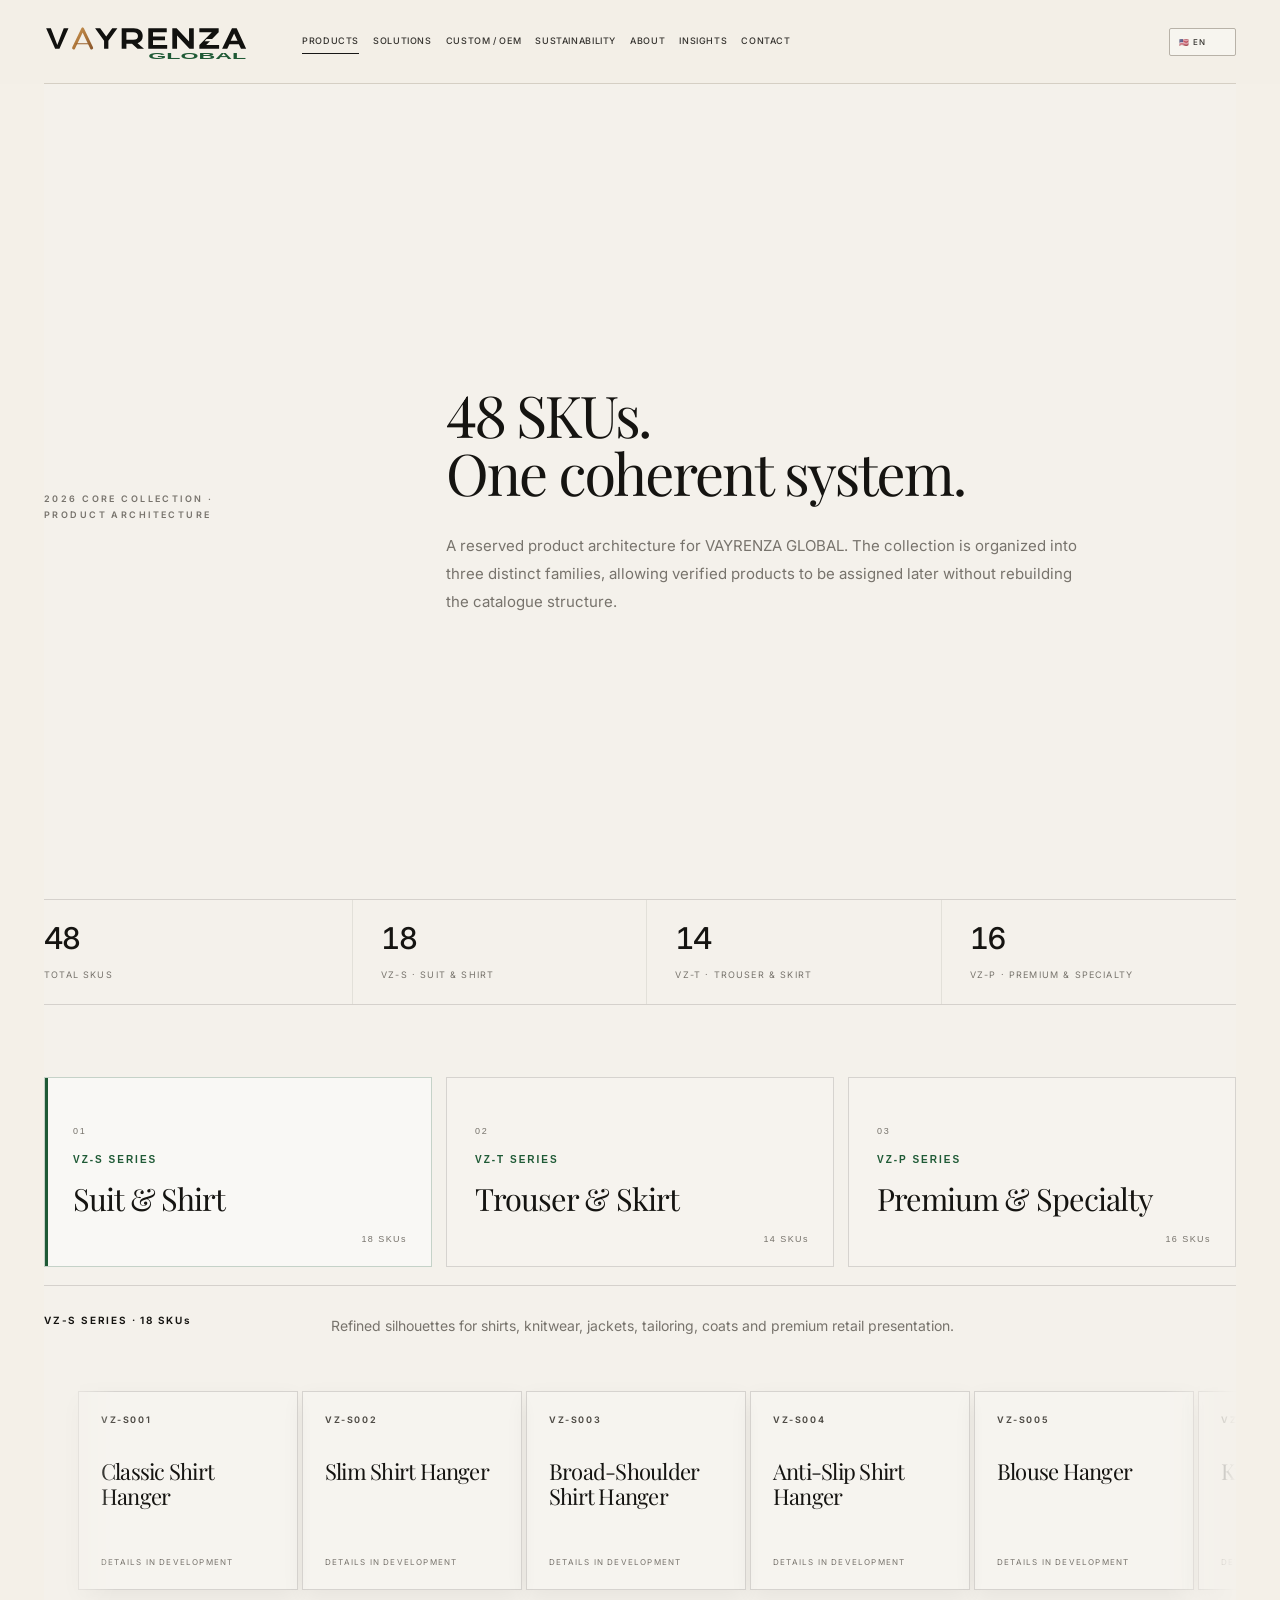
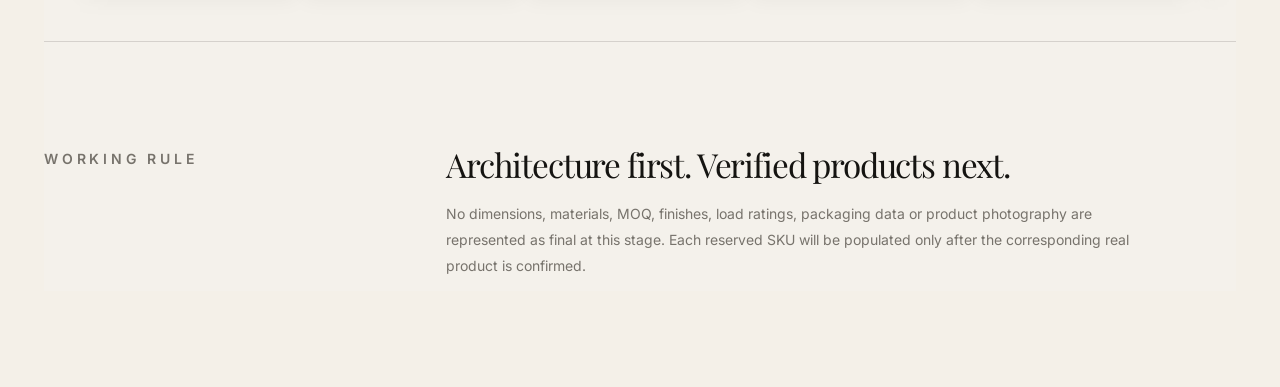
==== commit bc1ee5a2: "Standardize 48 SKU product codes to three digits" ====
--- a/products-preview.html
+++ b/products-preview.html
@@ -40,6 +40,6 @@
 let activeKey='S';
 function keyFromHash(){const m=location.hash.match(/^#vz-([stp])$/i);return m?m[1].toUpperCase():null}
 function render(lang){const c=copy[lang]||copy.en,pk=lang==='zh-CN'?'zh':lang;document.documentElement.lang=lang;document.querySelectorAll('[data-t]').forEach(el=>el.innerHTML=c[el.dataset.t]);document.querySelectorAll('[data-nav]').forEach(el=>el.textContent=c.nav[Number(el.dataset.nav)]);activeKey=keyFromHash()||activeKey;const keys=['S','T','P'];const wrap=document.getElementById('collections');wrap.innerHTML=`<div class="series-tabs" role="tablist">${keys.map((k,si)=>`<button class="series-tab" id="tab-${k}" role="tab" aria-controls="panel-${k}" aria-selected="${activeKey===k}" data-series="${k}"><div class="series-index">0${si+1}</div><div class="series-code">VZ-${k} SERIES</div><h2 class="series-title">${c.series[si]}</h2><span class="series-count">${products[k].count} SKUs</span></button>`).join('')}</div><div class="series-stage" id="series-stage"></div>`;wrap.querySelectorAll('.series-tab').forEach(btn=>btn.addEventListener('click',()=>openSeries(btn.dataset.series,lang,true)));openSeries(activeKey,lang,false);localStorage.setItem('vayrenza-language',lang)}
-function openSeries(k,lang,updateHash){activeKey=k;const c=copy[lang]||copy.en,pk=lang==='zh-CN'?'zh':lang,keys=['S','T','P'],si=keys.indexOf(k),p=products[k];document.querySelectorAll('.series-tab').forEach(b=>b.setAttribute('aria-selected',String(b.dataset.series===k)));const stage=document.getElementById('series-stage');stage.innerHTML=`<div class="series-stage-head"><div class="series-label">VZ-${k} SERIES · ${p.count} SKUs</div><p class="series-description">${c.desc[si]}</p></div><div class="product-rail" id="panel-${k}" role="tabpanel" aria-labelledby="tab-${k}">${p[pk].map((name,i)=>`<article class="product-card"><div class="sku">VZ-${k}${String(i+1).padStart(2,'0')}</div><h3>${name}</h3><div class="state">${c.state}</div></article>`).join('')}</div>`;if(updateHash)history.replaceState(null,'',`#vz-${k.toLowerCase()}`)}
+function openSeries(k,lang,updateHash){activeKey=k;const c=copy[lang]||copy.en,pk=lang==='zh-CN'?'zh':lang,keys=['S','T','P'],si=keys.indexOf(k),p=products[k];document.querySelectorAll('.series-tab').forEach(b=>b.setAttribute('aria-selected',String(b.dataset.series===k)));const stage=document.getElementById('series-stage');stage.innerHTML=`<div class="series-stage-head"><div class="series-label">VZ-${k} SERIES · ${p.count} SKUs</div><p class="series-description">${c.desc[si]}</p></div><div class="product-rail" id="panel-${k}" role="tabpanel" aria-labelledby="tab-${k}">${p[pk].map((name,i)=>`<article class="product-card"><div class="sku">VZ-${k}${String(i+1).padStart(3,'0')}</div><h3>${name}</h3><div class="state">${c.state}</div></article>`).join('')}</div>`;if(updateHash)history.replaceState(null,'',`#vz-${k.toLowerCase()}`)}
 const sel=document.getElementById('lang');let saved=localStorage.getItem('vayrenza-language');if(!copy[saved])saved='en';sel.value=saved;sel.addEventListener('change',()=>render(sel.value));window.addEventListener('hashchange',()=>{const k=keyFromHash();if(k)openSeries(k,sel.value,false)});render(saved);
 </script></body></html>
--- a/theme.css
+++ b/theme.css
@@ -333,3 +333,108 @@
   backdrop-filter:blur(12px);
   -webkit-backdrop-filter:blur(12px);
 }
+
+/* 48-SKU showroom — cylindrical filmstrip / coverflow geometry. */
+body > .shell .series-stage{
+  overflow:visible !important;
+  perspective:1100px !important;
+  perspective-origin:50% 48%;
+}
+body > .shell .product-rail{
+  position:relative;
+  padding:64px 34px 68px !important;
+  margin-top:-38px;
+  margin-bottom:-42px;
+  gap:4px !important;
+  perspective:1100px;
+  transform-style:preserve-3d;
+  scroll-padding-inline:34px;
+  mask-image:linear-gradient(90deg,transparent 0,#000 6%,#000 94%,transparent 100%);
+  -webkit-mask-image:linear-gradient(90deg,transparent 0,#000 6%,#000 94%,transparent 100%);
+}
+body > .shell .product-card{
+  position:relative;
+  z-index:1;
+  transform-style:preserve-3d;
+  backface-visibility:hidden;
+  -webkit-backface-visibility:hidden;
+  transform-origin:center center;
+  will-change:transform,opacity;
+  box-shadow:0 8px 22px rgba(24,22,18,.055);
+  transition:transform .48s cubic-bezier(.18,.72,.16,1),opacity .42s ease,background-color .32s ease,border-color .32s ease,box-shadow .48s ease,filter .42s ease !important;
+}
+
+@media (hover:hover) and (pointer:fine){
+  body > .shell .product-rail:hover .product-card{
+    opacity:.62;
+    filter:saturate(.88);
+  }
+
+  /* Every card before the focused card folds around the left side of an invisible cylinder. */
+  body > .shell .product-rail .product-card:has(~ .product-card:hover){
+    transform:translateX(28px) translateZ(-165px) rotateY(58deg) scale(.74) !important;
+    transform-origin:right center;
+    opacity:.58;
+    z-index:1;
+  }
+
+  /* Every card after the focused card folds symmetrically around the right side. */
+  body > .shell .product-rail .product-card:hover ~ .product-card{
+    transform:translateX(-28px) translateZ(-165px) rotateY(-58deg) scale(.74) !important;
+    transform-origin:left center;
+    opacity:.58;
+    z-index:1;
+  }
+
+  /* The second-nearest cards form the large camera-film arc. */
+  body > .shell .product-rail .product-card:has(+ .product-card + .product-card:hover){
+    transform:translateX(18px) translateZ(-105px) rotateY(49deg) scale(.80) !important;
+    opacity:.70;
+    z-index:2;
+  }
+  body > .shell .product-rail .product-card:hover + .product-card + .product-card{
+    transform:translateX(-18px) translateZ(-105px) rotateY(-49deg) scale(.80) !important;
+    opacity:.70;
+    z-index:2;
+  }
+
+  /* Immediate neighbours curve sharply inward instead of enlarging. */
+  body > .shell .product-rail .product-card:has(+ .product-card:hover){
+    transform:translateX(9px) translateZ(-54px) rotateY(36deg) scale(.86) !important;
+    opacity:.86;
+    z-index:3;
+  }
+  body > .shell .product-rail .product-card:hover + .product-card{
+    transform:translateX(-9px) translateZ(-54px) rotateY(-36deg) scale(.86) !important;
+    opacity:.86;
+    z-index:3;
+  }
+
+  /* Only the selected centre product comes fully forward. */
+  body > .shell .product-rail .product-card:hover{
+    transform:translateZ(96px) translateY(-12px) scale(1.13) !important;
+    transform-origin:center center;
+    z-index:8;
+    opacity:1;
+    filter:none;
+    background:rgba(255,255,255,.78) !important;
+    border-color:rgba(31,90,54,.27) !important;
+    box-shadow:0 30px 55px rgba(24,22,18,.14);
+  }
+}
+
+@media(max-width:720px){
+  body > .shell .product-rail{
+    padding-top:46px !important;
+    padding-bottom:50px !important;
+    mask-image:none;
+    -webkit-mask-image:none;
+  }
+}
+
+@media (prefers-reduced-motion:reduce){
+  body > .shell .product-card{
+    transform:none !important;
+    transition:none !important;
+  }
+}
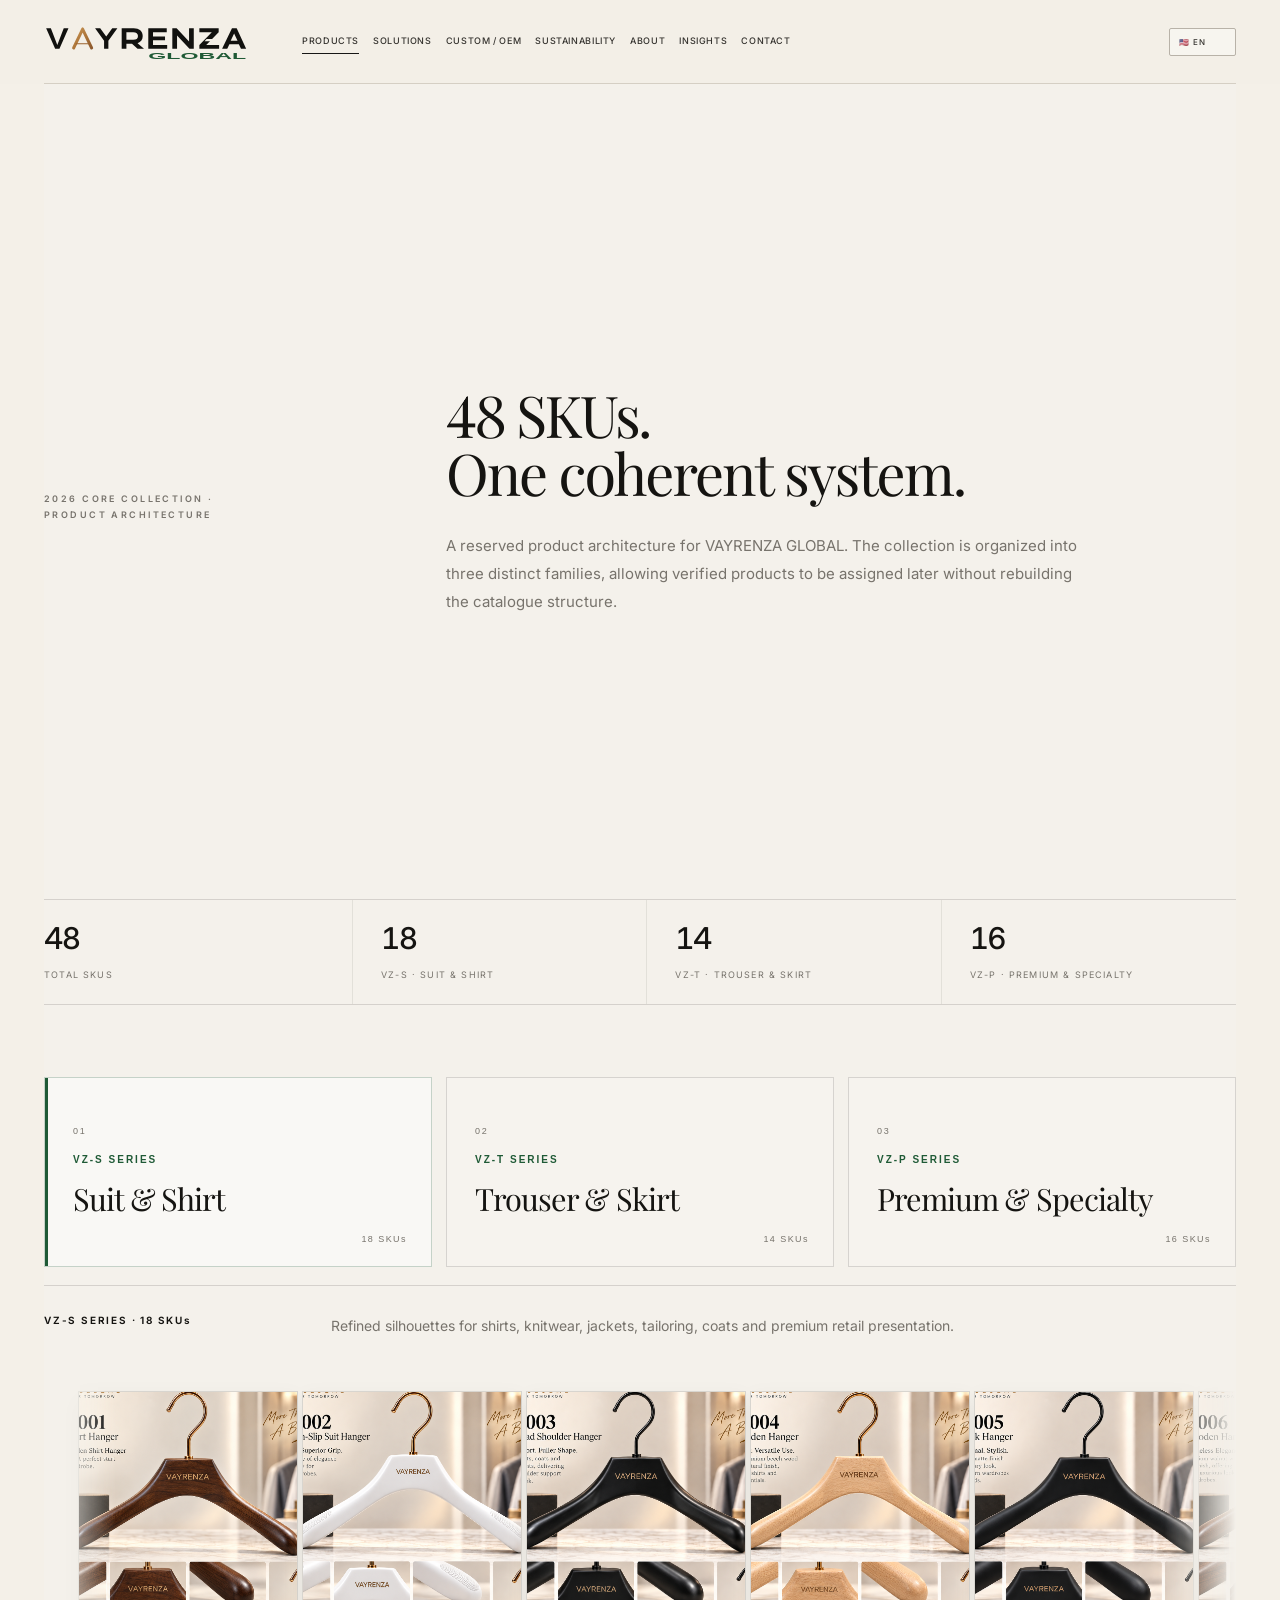
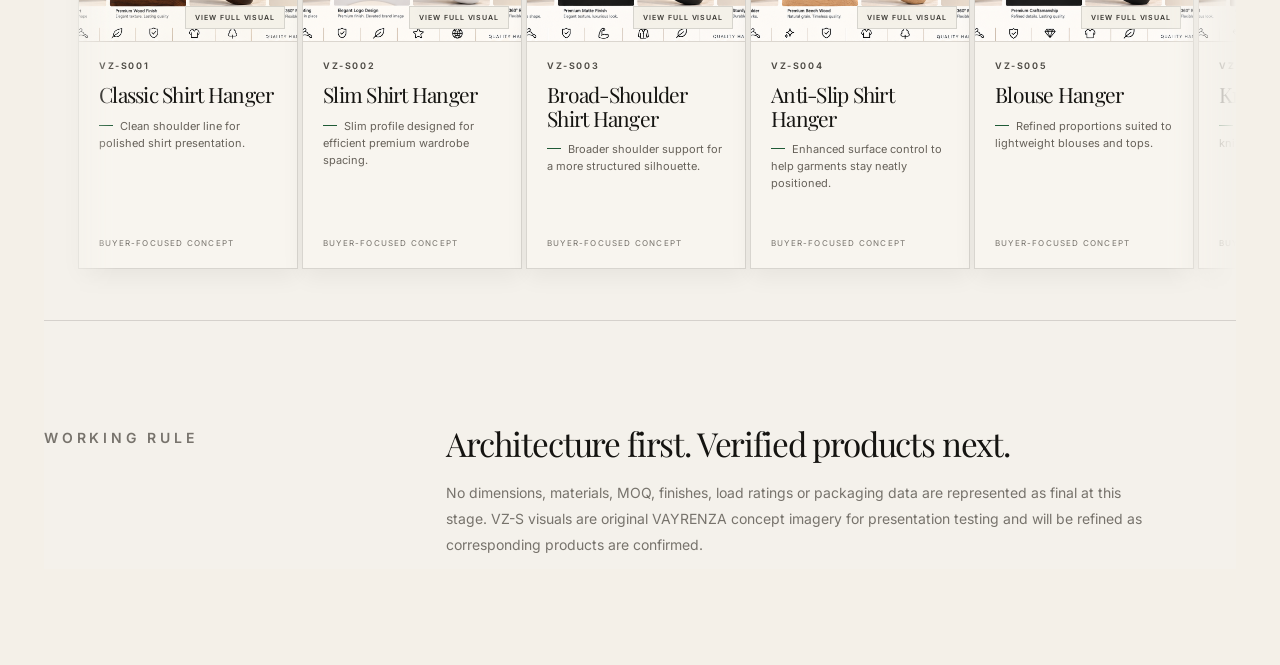
==== commit e195ac7c: "Integrate VZ-S product imagery and premium product cards" ====
--- a/products-preview.html
+++ b/products-preview.html
@@ -18,28 +18,34 @@
 .summary{display:grid;grid-template-columns:1.05fr repeat(3,1fr);margin:0 0 72px;border-bottom:1px solid var(--line)}.summary div{padding:24px 28px 22px 0;border-right:1px solid var(--line-soft)}.summary div:not(:first-child){padding-left:28px}.summary div:last-child{border-right:0}.summary strong{display:block;font:500 30px/1 Inter,Arial,sans-serif;letter-spacing:-.055em;margin-bottom:8px}.summary span{font-size:9px;letter-spacing:.13em;text-transform:uppercase;color:var(--muted)}
 #collections{margin-bottom:82px}.series-tabs{display:grid;grid-template-columns:repeat(3,minmax(0,1fr));gap:14px;margin-bottom:18px}.series-tab{position:relative;min-height:190px;padding:28px 28px 30px;border:1px solid var(--line);background:rgba(255,255,255,.14);text-align:left;color:inherit;cursor:pointer;overflow:hidden;transition:background .32s ease,border-color .32s ease,transform .32s ease}.series-tab::before{content:"";position:absolute;inset:0 auto 0 0;width:3px;background:var(--green);transform:scaleY(0);transform-origin:top;transition:transform .32s ease}.series-tab:hover{background:rgba(255,255,255,.32)}.series-tab[aria-selected="true"]{background:rgba(255,255,255,.46);border-color:rgba(31,90,54,.24)}.series-tab[aria-selected="true"]::before{transform:scaleY(1)}.series-index{font-size:9px;letter-spacing:.19em;color:var(--muted);margin-bottom:18px}.series-code{font-size:10px;letter-spacing:.2em;font-weight:650;text-transform:uppercase;color:var(--green);margin-bottom:18px}.series-title{font-size:clamp(28px,2.4vw,38px);line-height:1.06;margin:0}.series-count{position:absolute;right:24px;bottom:22px;font-size:9px;letter-spacing:.16em;color:var(--muted)}
 .series-stage{position:relative;border-top:1px solid var(--line);border-bottom:1px solid var(--line);padding:28px 0 26px;overflow:hidden;perspective:1400px}.series-stage-head{display:grid;grid-template-columns:minmax(180px,.42fr) minmax(0,1.58fr);gap:46px;align-items:start;margin-bottom:26px}.series-description{margin:0;color:var(--muted);font-size:14px;line-height:1.75;max-width:760px}.series-label{font-size:10px;letter-spacing:.18em;font-weight:650;color:var(--ink)}
-.product-rail{display:grid;grid-auto-flow:column;grid-auto-columns:minmax(220px,280px);gap:14px;overflow-x:auto;overflow-y:hidden;padding:3px 2px 14px 0;scroll-snap-type:x proximity;scrollbar-width:thin;transform-origin:left center;animation:unfold .58s cubic-bezier(.2,.75,.2,1) both}.product-card{scroll-snap-align:start;min-height:190px;padding:22px;border:1px solid var(--line);background:rgba(255,255,255,.22);display:flex;flex-direction:column;transition:transform .28s ease,background .28s ease,border-color .28s ease}.product-card:hover{transform:translateY(-3px);background:rgba(255,255,255,.48);border-color:rgba(31,90,54,.22)}.sku{font-size:9px;letter-spacing:.18em;font-weight:650;color:#4e4b45;margin-bottom:34px}.product-card h3{font-size:22px;line-height:1.15;margin:0;max-width:250px}.state{margin-top:auto;padding-top:22px;font-size:8px;letter-spacing:.15em;text-transform:uppercase;color:var(--muted)}
+.product-rail{display:grid;grid-auto-flow:column;grid-auto-columns:minmax(220px,280px);gap:14px;overflow-x:auto;overflow-y:hidden;padding:3px 2px 14px 0;scroll-snap-type:x proximity;scrollbar-width:thin;transform-origin:left center;animation:unfold .58s cubic-bezier(.2,.75,.2,1) both}.product-card{scroll-snap-align:start;min-height:190px;padding:22px;border:1px solid var(--line);background:rgba(255,255,255,.22);display:flex;flex-direction:column;transition:transform .28s ease,background .28s ease,border-color .28s ease}.product-card:hover{background:rgba(255,255,255,.48);border-color:rgba(31,90,54,.22)}.sku{font-size:9px;letter-spacing:.18em;font-weight:650;color:#4e4b45;margin-bottom:12px}.product-card h3{font-size:21px;line-height:1.12;margin:0;max-width:250px}.state{margin-top:auto;padding-top:22px;font-size:8px;letter-spacing:.15em;text-transform:uppercase;color:var(--muted)}
+.product-card.has-image{padding:0;overflow:hidden;min-height:440px;background:#f8f5ef}.product-visual{position:relative;height:250px;overflow:hidden;background:#ece7df;cursor:zoom-in;border-bottom:1px solid var(--line-soft)}.product-visual img{width:100%;height:100%;display:block;object-fit:cover;object-position:center 34%;transform:scale(1.16);transition:transform .5s cubic-bezier(.18,.72,.16,1),filter .4s ease}.product-card.has-image:hover .product-visual img{transform:scale(1.22)}.product-info{display:flex;flex:1;flex-direction:column;padding:18px 20px 20px}.product-benefit{margin:11px 0 0;color:#666159;font-size:11px;line-height:1.55}.product-benefit::before{content:"";display:inline-block;width:14px;height:1px;background:var(--green);vertical-align:middle;margin:0 7px 3px 0}.view-full{position:absolute;right:12px;bottom:12px;padding:7px 9px;background:rgba(244,240,232,.92);border:1px solid rgba(21,20,17,.13);font:600 7px/1 Inter,Arial,sans-serif;letter-spacing:.13em;text-transform:uppercase;color:#3a3833;backdrop-filter:blur(4px)}
+.image-modal{position:fixed;inset:0;z-index:999;background:rgba(17,16,14,.86);display:none;align-items:center;justify-content:center;padding:34px}.image-modal.open{display:flex}.image-modal img{max-width:min(980px,92vw);max-height:88vh;object-fit:contain;box-shadow:0 26px 80px rgba(0,0,0,.35)}.modal-close{position:fixed;top:22px;right:24px;width:42px;height:42px;border:1px solid rgba(255,255,255,.35);background:rgba(0,0,0,.25);color:#fff;font-size:24px;line-height:1;cursor:pointer}.modal-caption{position:fixed;left:50%;bottom:18px;transform:translateX(-50%);font:500 9px/1.2 Inter,Arial,sans-serif;letter-spacing:.12em;color:#eee8df;text-transform:uppercase;white-space:nowrap}
 @keyframes unfold{0%{opacity:0;transform:rotateY(-16deg) scaleX(.84);filter:blur(2px)}100%{opacity:1;transform:rotateY(0) scaleX(1);filter:blur(0)}}
 .note{display:grid;grid-template-columns:minmax(190px,.55fr) minmax(0,1.45fr);column-gap:8vw;align-items:start;padding:22px 0 12px}.note-copy{max-width:780px}.note h2{font-size:clamp(30px,2.6vw,38px);line-height:1.1;margin:0 0 18px}.note p{font-size:14px;line-height:1.85;color:var(--muted);margin:0;max-width:700px}
 html[lang="zh-CN"] body{font-family:"Source Han Serif SC","Noto Serif CJK SC","Songti SC",serif}html[lang="zh-CN"] .top,html[lang="zh-CN"] .series-tab,html[lang="zh-CN"] .series-label,html[lang="zh-CN"] .sku,html[lang="zh-CN"] .state,html[lang="zh-CN"] select{font-family:"Source Han Sans SC","Noto Sans CJK SC","PingFang SC",sans-serif}html[lang="zh-CN"] .series-title,html[lang="zh-CN"] .product-card h3,html[lang="zh-CN"] .note h2{font-family:"Source Han Sans SC","Noto Sans CJK SC","PingFang SC",sans-serif;letter-spacing:-.02em}
 @media(max-width:1280px){.shell{padding-left:44px;padding-right:44px}.brand{width:206px;min-width:206px;height:45px}.preview-nav{gap:14px;margin-left:20px}.preview-nav a{font-size:9px;letter-spacing:.07em}.status{display:none}}
 @media(max-width:1000px){.top{grid-template-columns:auto auto;min-height:96px;padding-top:10px}.preview-nav{grid-column:1/-1;grid-row:2;margin-left:0;gap:14px;overflow-x:auto;padding-bottom:13px}.tools{grid-column:2;grid-row:1}.brand{width:190px;min-width:190px;height:42px}.hero,.series-stage-head,.note{grid-template-columns:1fr;gap:24px}.hero{padding:82px 0 72px}.series-tabs{grid-template-columns:repeat(3,minmax(210px,1fr));overflow-x:auto}.summary{margin-bottom:56px}}
-@media(max-width:720px){.shell{padding:0 22px 64px}.brand{width:174px;min-width:174px;height:39px}.hero{padding:62px 0 56px}.hero h1{font-size:38px}.summary{grid-template-columns:1fr 1fr}.summary div:nth-child(2){border-right:0}.summary div:nth-child(-n+2){border-bottom:1px solid var(--line-soft)}.series-tabs{grid-template-columns:repeat(3,240px)}.series-tab{min-height:170px;padding:24px}.product-rail{grid-auto-columns:minmax(210px,78vw)}.note h2{font-size:30px}}
+@media(max-width:720px){.shell{padding:0 22px 64px}.brand{width:174px;min-width:174px;height:39px}.hero{padding:62px 0 56px}.hero h1{font-size:38px}.summary{grid-template-columns:1fr 1fr}.summary div:nth-child(2){border-right:0}.summary div:nth-child(-n+2){border-bottom:1px solid var(--line-soft)}.series-tabs{grid-template-columns:repeat(3,240px)}.series-tab{min-height:170px;padding:24px}.product-rail{grid-auto-columns:minmax(240px,78vw)}.product-card.has-image{min-height:420px}.product-visual{height:235px}.note h2{font-size:30px}.image-modal{padding:18px}}
 @media(prefers-reduced-motion:reduce){*{animation-duration:.01ms!important;transition-duration:.01ms!important}}
 </style>
 </head>
 <body><div class="shell">
 <header class="top"><a class="brand" href="index.html" aria-label="VAYRENZA GLOBAL home"><span>VAYRENZA GLOBAL</span></a><nav class="preview-nav" aria-label="Primary navigation"><a class="active" href="products-preview.html" data-nav="0">PRODUCTS</a><a href="index.html#solutions" data-nav="1">SOLUTIONS</a><a href="index.html#custom" data-nav="2">CUSTOM / OEM</a><a href="index.html#sustainability" data-nav="3">SUSTAINABILITY</a><a href="index.html#about" data-nav="4">ABOUT</a><a href="index.html#insights" data-nav="5">INSIGHTS</a><a href="index.html#contact" data-nav="6">CONTACT</a></nav><div class="tools"><span class="status" data-t="status"></span><select id="lang" aria-label="Language"><option value="en">🇺🇸 EN</option><option value="es">🇪🇸 ES</option><option value="fr">🇫🇷 FR</option><option value="de">🇩🇪 DE</option><option value="zh-CN">🇨🇳 中文</option></select></div></header>
 <main><section class="hero"><p class="eyebrow" data-t="eyebrow"></p><div class="hero-copy"><h1 data-t="headline"></h1><p class="intro" data-t="intro"></p></div></section><section class="summary"><div><strong>48</strong><span data-t="total"></span></div><div><strong>18</strong><span data-t="sumS"></span></div><div><strong>14</strong><span data-t="sumT"></span></div><div><strong>16</strong><span data-t="sumP"></span></div></section><div id="collections"></div><section class="note"><p class="eyebrow" data-t="rule"></p><div class="note-copy"><h2 data-t="ruleTitle"></h2><p data-t="ruleBody"></p></div></section></main></div>
+<div class="image-modal" id="image-modal" role="dialog" aria-modal="true" aria-label="Product image preview"><button class="modal-close" id="modal-close" aria-label="Close">×</button><img id="modal-image" alt=""><div class="modal-caption" id="modal-caption"></div></div>
 <script>
 const products={
 S:{count:18,en:['Classic Shirt Hanger','Slim Shirt Hanger','Broad-Shoulder Shirt Hanger','Anti-Slip Shirt Hanger','Blouse Hanger','Knitwear Hanger','Lightweight Jacket Hanger','Tailored Jacket Hanger','Classic Suit Hanger','Wide-Shoulder Suit Hanger','Suit Hanger with Trouser Bar','Jacket Hanger with Trouser Bar','Heavy Jacket Hanger','Coat Hanger','Overcoat Hanger','Garment Presentation Hanger','Compact Retail Hanger','Signature Shoulder Hanger'],es:['Percha clásica para camisa','Percha fina para camisa','Percha para camisa de hombro ancho','Percha antideslizante para camisa','Percha para blusa','Percha para prendas de punto','Percha para chaqueta ligera','Percha para chaqueta de sastrería','Percha clásica para traje','Percha para traje de hombro ancho','Percha para traje con barra de pantalón','Percha para chaqueta con barra de pantalón','Percha para chaqueta pesada','Percha para abrigo','Percha para abrigo largo','Percha de presentación de prendas','Percha compacta para retail','Percha de hombro Signature'],fr:['Cintre chemise classique','Cintre chemise fin','Cintre chemise épaules larges','Cintre chemise antidérapant','Cintre chemisier','Cintre maille','Cintre veste légère','Cintre veste tailleur','Cintre costume classique','Cintre costume épaules larges','Cintre costume avec barre pantalon','Cintre veste avec barre pantalon','Cintre veste lourde','Cintre manteau','Cintre pardessus','Cintre de présentation','Cintre retail compact','Cintre épaule Signature'],de:['Klassischer Hemdenbügel','Schmaler Hemdenbügel','Hemdenbügel mit breiter Schulter','Rutschfester Hemdenbügel','Blusenbügel','Strickwarenbügel','Bügel für leichte Jacken','Bügel für Sakko','Klassischer Anzugbügel','Anzugbügel mit breiter Schulter','Anzugbügel mit Hosensteg','Jackenbügel mit Hosensteg','Bügel für schwere Jacken','Mantelbügel','Bügel für lange Mäntel','Präsentationsbügel','Kompakter Retail-Bügel','Signature-Schulterbügel'],zh:['经典衬衫衣架','纤薄衬衫衣架','宽肩衬衫衣架','防滑衬衫衣架','女式上衣衣架','针织衫衣架','轻型夹克衣架','精裁夹克衣架','经典西装衣架','宽肩西装衣架','带裤杆西装衣架','带裤杆夹克衣架','重型夹克衣架','大衣衣架','长大衣衣架','服装陈列衣架','紧凑型零售衣架','标志性肩型衣架']},
 T:{count:14,en:['Straight Trouser Bar Hanger','Non-Slip Trouser Bar Hanger','Clamp-Bar Trouser Hanger','Open-Bar Trouser Hanger','Double-Bar Trouser Hanger','Classic Two-Clip Trouser Hanger','Adjustable Two-Clip Trouser Hanger','Wide-Grip Trouser Hanger','Classic Skirt Hanger','Adjustable Skirt Hanger','Delicate-Fabric Clip Hanger','Heavy-Duty Bottom Hanger','Compact Bottom Hanger','Coordinated Suit-Bottom Hanger'],es:['Percha de pantalón con barra recta','Percha de pantalón con barra antideslizante','Percha de pantalón con barra de presión','Percha de pantalón con barra abierta','Percha de pantalón con doble barra','Percha clásica de pantalón con dos pinzas','Percha ajustable de pantalón con dos pinzas','Percha de pantalón de agarre ancho','Percha clásica para falda','Percha ajustable para falda','Percha con pinzas para tejidos delicados','Percha reforzada para prendas inferiores','Percha compacta para prendas inferiores','Percha coordinada para pantalón de traje'],fr:['Cintre pantalon à barre droite','Cintre pantalon à barre antidérapante','Cintre pantalon à barre de serrage','Cintre pantalon à barre ouverte','Cintre pantalon à double barre','Cintre pantalon classique à deux pinces','Cintre pantalon réglable à deux pinces','Cintre pantalon à prise large','Cintre jupe classique','Cintre jupe réglable','Cintre à pinces pour tissus délicats','Cintre renforcé pour bas','Cintre compact pour bas','Cintre coordonné pour bas de costume'],de:['Hosenbügel mit geradem Steg','Rutschfester Hosenbügel','Hosenbügel mit Klemmsteg','Hosenbügel mit offenem Steg','Hosenbügel mit Doppelsteg','Klassischer Hosenbügel mit zwei Clips','Verstellbarer Hosenbügel mit zwei Clips','Hosenbügel mit breitem Griff','Klassischer Rockbügel','Verstellbarer Rockbügel','Clipbügel für empfindliche Stoffe','Robuster Unterteilbügel','Kompakter Unterteilbügel','Abgestimmter Anzug-Unterteilbügel'],zh:['直杆裤架','防滑裤杆衣架','夹杆式裤架','开放式裤杆衣架','双杆裤架','经典双夹裤架','可调双夹裤架','宽夹持裤架','经典半裙衣架','可调半裙衣架','精细面料夹式衣架','重型下装衣架','紧凑型下装衣架','西装配套下装衣架']},
 P:{count:16,en:['Luxury Wood Hanger','Premium Lacquer Hanger','Fabric-Covered Hanger','Velvet-Finish Hanger','Acrylic Display Hanger','Bridal & Gown Hanger','Lingerie & Delicates Hanger','Scarf & Accessory Hanger',"Children's Premium Hanger",'Anti-Theft Hotel Hanger','Hotel Open-Hook Hanger','Hotel Closed-Ring Hanger','Robe & Spa Hanger','Uniform & Professional Hanger','Sustainable-Material Hanger','Bespoke Signature Hanger'],es:['Percha de madera de lujo','Percha lacada premium','Percha revestida de tela','Percha con acabado aterciopelado','Percha expositora de acrílico','Percha para novia y vestido','Percha para lencería y prendas delicadas','Percha para bufandas y accesorios','Percha premium infantil','Percha antirrobo para hotel','Percha de hotel con gancho abierto','Percha de hotel con anillo cerrado','Percha para albornoz y spa','Percha para uniforme profesional','Percha de material sostenible','Percha Signature a medida'],fr:['Cintre bois luxe','Cintre laqué premium','Cintre recouvert de tissu','Cintre finition velours','Cintre de présentation acrylique','Cintre mariée et robe','Cintre lingerie et délicats','Cintre écharpes et accessoires','Cintre premium enfant','Cintre hôtel antivol','Cintre hôtel à crochet ouvert','Cintre hôtel à anneau fermé','Cintre peignoir et spa','Cintre uniforme professionnel','Cintre en matériau durable','Cintre Signature sur mesure'],de:['Luxus-Holzbügel','Premium-Lackbügel','Stoffbezogener Bügel','Bügel mit Samtfinish','Acryl-Präsentationsbügel','Braut- und Abendkleiderbügel','Bügel für Dessous und Feines','Schal- und Accessoirebügel','Premium-Kinderbügel','Diebstahlsicherer Hotelbügel','Hotelbügel mit offenem Haken','Hotelbügel mit geschlossenem Ring','Bademantel- und Spa-Bügel','Uniform- und Berufskleiderbügel','Bügel aus nachhaltigem Material','Maßgefertigter Signature-Bügel'],zh:['奢华木质衣架','高端烤漆衣架','包布衣架','植绒饰面衣架','亚克力陈列衣架','婚纱与礼服衣架','内衣与精细服饰衣架','围巾与配饰衣架','儿童高端衣架','酒店防盗衣架','酒店开放式挂钩衣架','酒店闭环式衣架','浴袍与水疗衣架','制服与专业衣架','可持续材料衣架','高端专属定制衣架']}}
-const copy={en:{status:'Unlisted Working Preview · 2026',nav:['PRODUCTS','SOLUTIONS','CUSTOM / OEM','SUSTAINABILITY','ABOUT','INSIGHTS','CONTACT'],eyebrow:'2026 CORE COLLECTION · PRODUCT ARCHITECTURE',headline:'48 SKUs.<br>One coherent system.',intro:'A reserved product architecture for VAYRENZA GLOBAL. The collection is organized into three distinct families, allowing verified products to be assigned later without rebuilding the catalogue structure.',total:'Total SKUs',sumS:'VZ-S · Suit & Shirt',sumT:'VZ-T · Trouser & Skirt',sumP:'VZ-P · Premium & Specialty',series:['Suit & Shirt','Trouser & Skirt','Premium & Specialty'],desc:['Refined silhouettes for shirts, knitwear, jackets, tailoring, coats and premium retail presentation.','Purpose-built bottom-garment systems balancing grip, garment care, presentation and space efficiency.','Signature and specialty solutions for luxury retail, hotel and service-industry programs, professional wardrobes and bespoke development.'],state:'Details in development',rule:'Working rule',ruleTitle:'Architecture first. Verified products next.',ruleBody:'No dimensions, materials, MOQ, finishes, load ratings, packaging data or product photography are represented as final at this stage. Each reserved SKU will be populated only after the corresponding real product is confirmed.'},es:{status:'Vista de trabajo no publicada · 2026',nav:['PRODUCTOS','SOLUCIONES','CUSTOM / OEM','SOSTENIBILIDAD','NOSOTROS','INSIGHTS','CONTACTO'],eyebrow:'COLECCIÓN PRINCIPAL 2026 · ARQUITECTURA DE PRODUCTO',headline:'48 SKUs.<br>Un sistema coherente.',intro:'Una arquitectura de producto reservada para VAYRENZA GLOBAL. La colección se organiza en tres familias distintas para incorporar productos verificados sin reconstruir el catálogo.',total:'SKUs totales',sumS:'VZ-S · Traje y camisa',sumT:'VZ-T · Pantalón y falda',sumP:'VZ-P · Premium y especialidad',series:['Traje y camisa','Pantalón y falda','Premium y especialidad'],desc:['Siluetas refinadas para camisas, punto, chaquetas, sastrería, abrigos y presentación retail premium.','Sistemas para prendas inferiores que equilibran agarre, cuidado, presentación y eficiencia de espacio.','Soluciones exclusivas y especializadas para retail de lujo, hoteles, servicios, vestuario profesional y desarrollos a medida.'],state:'Detalles en desarrollo',rule:'Regla de trabajo',ruleTitle:'Primero la arquitectura. Después, productos verificados.',ruleBody:'En esta fase no se presentan como definitivos dimensiones, materiales, MOQ, acabados, cargas, embalajes ni fotografías. Cada SKU se completará únicamente cuando se confirme el producto real.'},fr:{status:'Aperçu de travail non publié · 2026',nav:['PRODUITS','SOLUTIONS','CUSTOM / OEM','DURABILITÉ','À PROPOS','INSIGHTS','CONTACT'],eyebrow:'COLLECTION PRINCIPALE 2026 · ARCHITECTURE PRODUIT',headline:'48 SKUs.<br>Un système cohérent.',intro:'Une architecture produit réservée à VAYRENZA GLOBAL. La collection est organisée en trois familles distinctes afin d’intégrer ensuite les produits vérifiés sans reconstruire le catalogue.',total:'SKUs au total',sumS:'VZ-S · Costume et chemise',sumT:'VZ-T · Pantalon et jupe',sumP:'VZ-P · Premium et spécialité',series:['Costume et chemise','Pantalon et jupe','Premium et spécialité'],desc:['Des silhouettes raffinées pour chemises, mailles, vestes, costumes, manteaux et présentation retail premium.','Des systèmes dédiés aux bas qui équilibrent maintien, soin du vêtement, présentation et gain de place.','Des solutions signature et spécialisées pour retail de luxe, hôtellerie et services, vestiaires professionnels et projets sur mesure.'],state:'Détails en développement',rule:'Règle de travail',ruleTitle:'L’architecture d’abord. Les produits vérifiés ensuite.',ruleBody:'À ce stade, aucune dimension, matière, MOQ, finition, charge, donnée d’emballage ou photographie n’est présentée comme définitive. Chaque SKU sera complété après validation du produit réel.'},de:{status:'Nicht gelistete Arbeitsvorschau · 2026',nav:['PRODUKTE','LÖSUNGEN','CUSTOM / OEM','NACHHALTIGKEIT','ÜBER UNS','INSIGHTS','KONTAKT'],eyebrow:'KERNKOLLEKTION 2026 · PRODUKTARCHITEKTUR',headline:'48 SKUs.<br>Ein kohärentes System.',intro:'Eine reservierte Produktarchitektur für VAYRENZA GLOBAL. Die Kollektion ist in drei klar definierte Familien gegliedert, sodass verifizierte Produkte später ohne Neuaufbau des Katalogs zugeordnet werden können.',total:'SKUs gesamt',sumS:'VZ-S · Anzug & Hemd',sumT:'VZ-T · Hose & Rock',sumP:'VZ-P · Premium & Spezial',series:['Anzug & Hemd','Hose & Rock','Premium & Spezial'],desc:['Verfeinerte Silhouetten für Hemden, Strickwaren, Jacken, Schneiderei, Mäntel und hochwertige Retail-Präsentation.','Spezialisierte Systeme für Unterteile mit ausgewogener Griffigkeit, Kleiderschonung, Präsentation und Raumeffizienz.','Signature- und Speziallösungen für Luxus-Retail, Hotel- und Serviceprogramme, Berufsgarderoben und individuelle Entwicklungen.'],state:'Details in Entwicklung',rule:'Arbeitsregel',ruleTitle:'Zuerst die Architektur. Dann verifizierte Produkte.',ruleBody:'Maße, Materialien, MOQ, Oberflächen, Belastungswerte, Verpackungsdaten und Produktfotografie gelten in dieser Phase nicht als final. Jeder reservierte SKU wird erst nach Bestätigung des realen Produkts vervollständigt.'},'zh-CN':{status:'内部工作预览 · 2026',nav:['产品','解决方案','定制 / OEM','可持续发展','关于我们','洞察','联系我们'],eyebrow:'2026 核心系列 · 产品架构',headline:'48 个 SKU。<br>一个完整体系。',intro:'这是为 VAYRENZA GLOBAL 预先建立的产品架构。整个系列划分为三个清晰的产品家族，未来可直接将经过确认的真实产品对应到相应位置，无需重新构建产品目录。',total:'SKU 总数',sumS:'VZ-S · 西装与衬衫',sumT:'VZ-T · 长裤与半裙',sumP:'VZ-P · 高端与专业系列',series:['西装与衬衫','长裤与半裙','高端与专业系列'],desc:['为衬衫、针织衫、夹克、西装、大衣及高端零售陈列设计的精致衣架系列。','专为下装设计，在夹持力、服装保护、陈列效果和空间效率之间取得平衡。','面向奢华零售、酒店与服务业、专业衣橱及高端定制项目的标志性与专业解决方案。'],state:'产品资料完善中',rule:'工作原则',ruleTitle:'先建立架构，再加入经过确认的产品。',ruleBody:'现阶段不将尺寸、材料、MOQ、表面处理、承重、包装数据或产品照片作为最终资料发布。每个预留 SKU 仅在对应真实产品确认后完善。'}};
+const sBenefits=['Clean shoulder line for polished shirt presentation.','Slim profile designed for efficient premium wardrobe spacing.','Broader shoulder support for a more structured silhouette.','Enhanced surface control to help garments stay neatly positioned.','Refined proportions suited to lightweight blouses and tops.','Gentle shoulder geometry for knitwear-focused garment care.','Balanced form for lightweight jackets and layered presentation.','Tailoring-inspired shoulder support for sharper jacket display.','Classic suit proportions for coordinated formalwear presentation.','Expanded shoulder profile for structured suit presentation.','Integrated trouser bar supports coordinated suit merchandising.','Jacket-and-trouser format for efficient complete-look presentation.','Substantial shoulder form suited to heavier jacket presentation.','Fuller profile designed for coat support and premium display.','Extended support concept for long and heavier outerwear.','Presentation-led silhouette for premium retail and showroom use.','Space-conscious format for high-density retail presentation.','Distinctive shoulder geometry for signature brand presentation.'];
+const copy={en:{status:'Unlisted Working Preview · 2026',nav:['PRODUCTS','SOLUTIONS','CUSTOM / OEM','SUSTAINABILITY','ABOUT','INSIGHTS','CONTACT'],eyebrow:'2026 CORE COLLECTION · PRODUCT ARCHITECTURE',headline:'48 SKUs.<br>One coherent system.',intro:'A reserved product architecture for VAYRENZA GLOBAL. The collection is organized into three distinct families, allowing verified products to be assigned later without rebuilding the catalogue structure.',total:'Total SKUs',sumS:'VZ-S · Suit & Shirt',sumT:'VZ-T · Trouser & Skirt',sumP:'VZ-P · Premium & Specialty',series:['Suit & Shirt','Trouser & Skirt','Premium & Specialty'],desc:['Refined silhouettes for shirts, knitwear, jackets, tailoring, coats and premium retail presentation.','Purpose-built bottom-garment systems balancing grip, garment care, presentation and space efficiency.','Signature and specialty solutions for luxury retail, hotel and service-industry programs, professional wardrobes and bespoke development.'],state:'Buyer-focused concept',view:'View full visual',rule:'Working rule',ruleTitle:'Architecture first. Verified products next.',ruleBody:'No dimensions, materials, MOQ, finishes, load ratings or packaging data are represented as final at this stage. VZ-S visuals are original VAYRENZA concept imagery for presentation testing and will be refined as corresponding products are confirmed.'},es:{status:'Vista de trabajo no publicada · 2026',nav:['PRODUCTOS','SOLUCIONES','CUSTOM / OEM','SOSTENIBILIDAD','NOSOTROS','INSIGHTS','CONTACTO'],eyebrow:'COLECCIÓN PRINCIPAL 2026 · ARQUITECTURA DE PRODUCTO',headline:'48 SKUs.<br>Un sistema coherente.',intro:'Una arquitectura de producto reservada para VAYRENZA GLOBAL. La colección se organiza en tres familias distintas para incorporar productos verificados sin reconstruir el catálogo.',total:'SKUs totales',sumS:'VZ-S · Traje y camisa',sumT:'VZ-T · Pantalón y falda',sumP:'VZ-P · Premium y especialidad',series:['Traje y camisa','Pantalón y falda','Premium y especialidad'],desc:['Siluetas refinadas para camisas, punto, chaquetas, sastrería, abrigos y presentación retail premium.','Sistemas para prendas inferiores que equilibran agarre, cuidado, presentación y eficiencia de espacio.','Soluciones exclusivas y especializadas para retail de lujo, hoteles, servicios, vestuario profesional y desarrollos a medida.'],state:'Concepto orientado al comprador',view:'Ver visual completo',rule:'Regla de trabajo',ruleTitle:'Primero la arquitectura. Después, productos verificados.',ruleBody:'En esta fase no se presentan como definitivos dimensiones, materiales, MOQ, acabados, cargas ni embalajes. Las imágenes VZ-S son conceptos visuales originales de VAYRENZA para pruebas de presentación.'},fr:{status:'Aperçu de travail non publié · 2026',nav:['PRODUITS','SOLUTIONS','CUSTOM / OEM','DURABILITÉ','À PROPOS','INSIGHTS','CONTACT'],eyebrow:'COLLECTION PRINCIPALE 2026 · ARCHITECTURE PRODUIT',headline:'48 SKUs.<br>Un système cohérent.',intro:'Une architecture produit réservée à VAYRENZA GLOBAL. La collection est organisée en trois familles distinctes afin d’intégrer ensuite les produits vérifiés sans reconstruire le catalogue.',total:'SKUs au total',sumS:'VZ-S · Costume et chemise',sumT:'VZ-T · Pantalon et jupe',sumP:'VZ-P · Premium et spécialité',series:['Costume et chemise','Pantalon et jupe','Premium et spécialité'],desc:['Des silhouettes raffinées pour chemises, mailles, vestes, costumes, manteaux et présentation retail premium.','Des systèmes dédiés aux bas qui équilibrent maintien, soin du vêtement, présentation et gain de place.','Des solutions signature et spécialisées pour retail de luxe, hôtellerie et services, vestiaires professionnels et projets sur mesure.'],state:'Concept orienté acheteur',view:'Voir le visuel complet',rule:'Règle de travail',ruleTitle:'L’architecture d’abord. Les produits vérifiés ensuite.',ruleBody:'À ce stade, aucune dimension, matière, MOQ, finition, charge ou donnée d’emballage n’est présentée comme définitive. Les visuels VZ-S sont des concepts originaux VAYRENZA destinés aux essais de présentation.'},de:{status:'Nicht gelistete Arbeitsvorschau · 2026',nav:['PRODUKTE','LÖSUNGEN','CUSTOM / OEM','NACHHALTIGKEIT','ÜBER UNS','INSIGHTS','KONTAKT'],eyebrow:'KERNKOLLEKTION 2026 · PRODUKTARCHITEKTUR',headline:'48 SKUs.<br>Ein kohärentes System.',intro:'Eine reservierte Produktarchitektur für VAYRENZA GLOBAL. Die Kollektion ist in drei klar definierte Familien gegliedert, sodass verifizierte Produkte später ohne Neuaufbau des Katalogs zugeordnet werden können.',total:'SKUs gesamt',sumS:'VZ-S · Anzug & Hemd',sumT:'VZ-T · Hose & Rock',sumP:'VZ-P · Premium & Spezial',series:['Anzug & Hemd','Hose & Rock','Premium & Spezial'],desc:['Verfeinerte Silhouetten für Hemden, Strickwaren, Jacken, Schneiderei, Mäntel und hochwertige Retail-Präsentation.','Spezialisierte Systeme für Unterteile mit ausgewogener Griffigkeit, Kleiderschonung, Präsentation und Raumeffizienz.','Signature- und Speziallösungen für Luxus-Retail, Hotel- und Serviceprogramme, Berufsgarderoben und individuelle Entwicklungen.'],state:'Einkäuferorientiertes Konzept',view:'Gesamtansicht öffnen',rule:'Arbeitsregel',ruleTitle:'Zuerst die Architektur. Dann verifizierte Produkte.',ruleBody:'Maße, Materialien, MOQ, Oberflächen, Belastungswerte und Verpackungsdaten gelten in dieser Phase nicht als final. Die VZ-S Visuals sind originale VAYRENZA Konzeptbilder für Präsentationstests.'},'zh-CN':{status:'内部工作预览 · 2026',nav:['产品','解决方案','定制 / OEM','可持续发展','关于我们','洞察','联系我们'],eyebrow:'2026 核心系列 · 产品架构',headline:'48 个 SKU。<br>一个完整体系。',intro:'这是为 VAYRENZA GLOBAL 预先建立的产品架构。整个系列划分为三个清晰的产品家族，未来可直接将经过确认的真实产品对应到相应位置，无需重新构建产品目录。',total:'SKU 总数',sumS:'VZ-S · 西装与衬衫',sumT:'VZ-T · 长裤与半裙',sumP:'VZ-P · 高端与专业系列',series:['西装与衬衫','长裤与半裙','高端与专业系列'],desc:['为衬衫、针织衫、夹克、西装、大衣及高端零售陈列设计的精致衣架系列。','专为下装设计，在夹持力、服装保护、陈列效果和空间效率之间取得平衡。','面向奢华零售、酒店与服务业、专业衣橱及高端定制项目的标志性与专业解决方案。'],state:'买家导向概念',view:'查看完整视觉',rule:'工作原则',ruleTitle:'先建立架构，再加入经过确认的产品。',ruleBody:'现阶段不将尺寸、材料、MOQ、表面处理、承重或包装数据作为最终资料发布。VZ-S 图片为 VAYRENZA 原创概念视觉，用于产品陈列效果测试，后续可随真实产品确认继续完善。'}};
 let activeKey='S';
 function keyFromHash(){const m=location.hash.match(/^#vz-([stp])$/i);return m?m[1].toUpperCase():null}
-function render(lang){const c=copy[lang]||copy.en,pk=lang==='zh-CN'?'zh':lang;document.documentElement.lang=lang;document.querySelectorAll('[data-t]').forEach(el=>el.innerHTML=c[el.dataset.t]);document.querySelectorAll('[data-nav]').forEach(el=>el.textContent=c.nav[Number(el.dataset.nav)]);activeKey=keyFromHash()||activeKey;const keys=['S','T','P'];const wrap=document.getElementById('collections');wrap.innerHTML=`<div class="series-tabs" role="tablist">${keys.map((k,si)=>`<button class="series-tab" id="tab-${k}" role="tab" aria-controls="panel-${k}" aria-selected="${activeKey===k}" data-series="${k}"><div class="series-index">0${si+1}</div><div class="series-code">VZ-${k} SERIES</div><h2 class="series-title">${c.series[si]}</h2><span class="series-count">${products[k].count} SKUs</span></button>`).join('')}</div><div class="series-stage" id="series-stage"></div>`;wrap.querySelectorAll('.series-tab').forEach(btn=>btn.addEventListener('click',()=>openSeries(btn.dataset.series,lang,true)));openSeries(activeKey,lang,false);localStorage.setItem('vayrenza-language',lang)}
-function openSeries(k,lang,updateHash){activeKey=k;const c=copy[lang]||copy.en,pk=lang==='zh-CN'?'zh':lang,keys=['S','T','P'],si=keys.indexOf(k),p=products[k];document.querySelectorAll('.series-tab').forEach(b=>b.setAttribute('aria-selected',String(b.dataset.series===k)));const stage=document.getElementById('series-stage');stage.innerHTML=`<div class="series-stage-head"><div class="series-label">VZ-${k} SERIES · ${p.count} SKUs</div><p class="series-description">${c.desc[si]}</p></div><div class="product-rail" id="panel-${k}" role="tabpanel" aria-labelledby="tab-${k}">${p[pk].map((name,i)=>`<article class="product-card"><div class="sku">VZ-${k}${String(i+1).padStart(3,'0')}</div><h3>${name}</h3><div class="state">${c.state}</div></article>`).join('')}</div>`;if(updateHash)history.replaceState(null,'',`#vz-${k.toLowerCase()}`)}
+function render(lang){const c=copy[lang]||copy.en;document.documentElement.lang=lang;document.querySelectorAll('[data-t]').forEach(el=>el.innerHTML=c[el.dataset.t]);document.querySelectorAll('[data-nav]').forEach(el=>el.textContent=c.nav[Number(el.dataset.nav)]);activeKey=keyFromHash()||activeKey;const keys=['S','T','P'];const wrap=document.getElementById('collections');wrap.innerHTML=`<div class="series-tabs" role="tablist">${keys.map((k,si)=>`<button class="series-tab" id="tab-${k}" role="tab" aria-controls="panel-${k}" aria-selected="${activeKey===k}" data-series="${k}"><div class="series-index">0${si+1}</div><div class="series-code">VZ-${k} SERIES</div><h2 class="series-title">${c.series[si]}</h2><span class="series-count">${products[k].count} SKUs</span></button>`).join('')}</div><div class="series-stage" id="series-stage"></div>`;wrap.querySelectorAll('.series-tab').forEach(btn=>btn.addEventListener('click',()=>openSeries(btn.dataset.series,lang,true)));openSeries(activeKey,lang,false);localStorage.setItem('vayrenza-language',lang)}
+function openSeries(k,lang,updateHash){activeKey=k;const c=copy[lang]||copy.en,pk=lang==='zh-CN'?'zh':lang,keys=['S','T','P'],si=keys.indexOf(k),p=products[k];document.querySelectorAll('.series-tab').forEach(b=>b.setAttribute('aria-selected',String(b.dataset.series===k)));const stage=document.getElementById('series-stage');const cards=p[pk].map((name,i)=>{const sku=`VZ-${k}${String(i+1).padStart(3,'0')}`;if(k==='S'){const src=`assets/products/s-series/${sku}.png`;return `<article class="product-card has-image"><div class="product-visual" data-full="${src}" data-sku="${sku}" data-name="${name}" tabindex="0" role="button" aria-label="${c.view}: ${sku} ${name}"><img src="${src}" alt="${sku} ${name}" loading="lazy"><span class="view-full">${c.view}</span></div><div class="product-info"><div class="sku">${sku}</div><h3>${name}</h3><p class="product-benefit">${sBenefits[i]}</p><div class="state">${c.state}</div></div></article>`}return `<article class="product-card"><div class="sku">${sku}</div><h3>${name}</h3><div class="state">${c.state}</div></article>`}).join('');stage.innerHTML=`<div class="series-stage-head"><div class="series-label">VZ-${k} SERIES · ${p.count} SKUs</div><p class="series-description">${c.desc[si]}</p></div><div class="product-rail" id="panel-${k}" role="tabpanel" aria-labelledby="tab-${k}">${cards}</div>`;bindImagePreview();if(updateHash)history.replaceState(null,'',`#vz-${k.toLowerCase()}`)}
+function bindImagePreview(){document.querySelectorAll('.product-visual').forEach(el=>{const open=()=>openModal(el.dataset.full,`${el.dataset.sku} · ${el.dataset.name}`);el.addEventListener('click',open);el.addEventListener('keydown',e=>{if(e.key==='Enter'||e.key===' '){e.preventDefault();open()}})})}
+const modal=document.getElementById('image-modal'),modalImage=document.getElementById('modal-image'),modalCaption=document.getElementById('modal-caption');function openModal(src,caption){modalImage.src=src;modalImage.alt=caption;modalCaption.textContent=caption;modal.classList.add('open');document.body.style.overflow='hidden'}function closeModal(){modal.classList.remove('open');modalImage.src='';document.body.style.overflow=''}document.getElementById('modal-close').addEventListener('click',closeModal);modal.addEventListener('click',e=>{if(e.target===modal)closeModal()});document.addEventListener('keydown',e=>{if(e.key==='Escape'&&modal.classList.contains('open'))closeModal()});
 const sel=document.getElementById('lang');let saved=localStorage.getItem('vayrenza-language');if(!copy[saved])saved='en';sel.value=saved;sel.addEventListener('change',()=>render(sel.value));window.addEventListener('hashchange',()=>{const k=keyFromHash();if(k)openSeries(k,sel.value,false)});render(saved);
 </script></body></html>
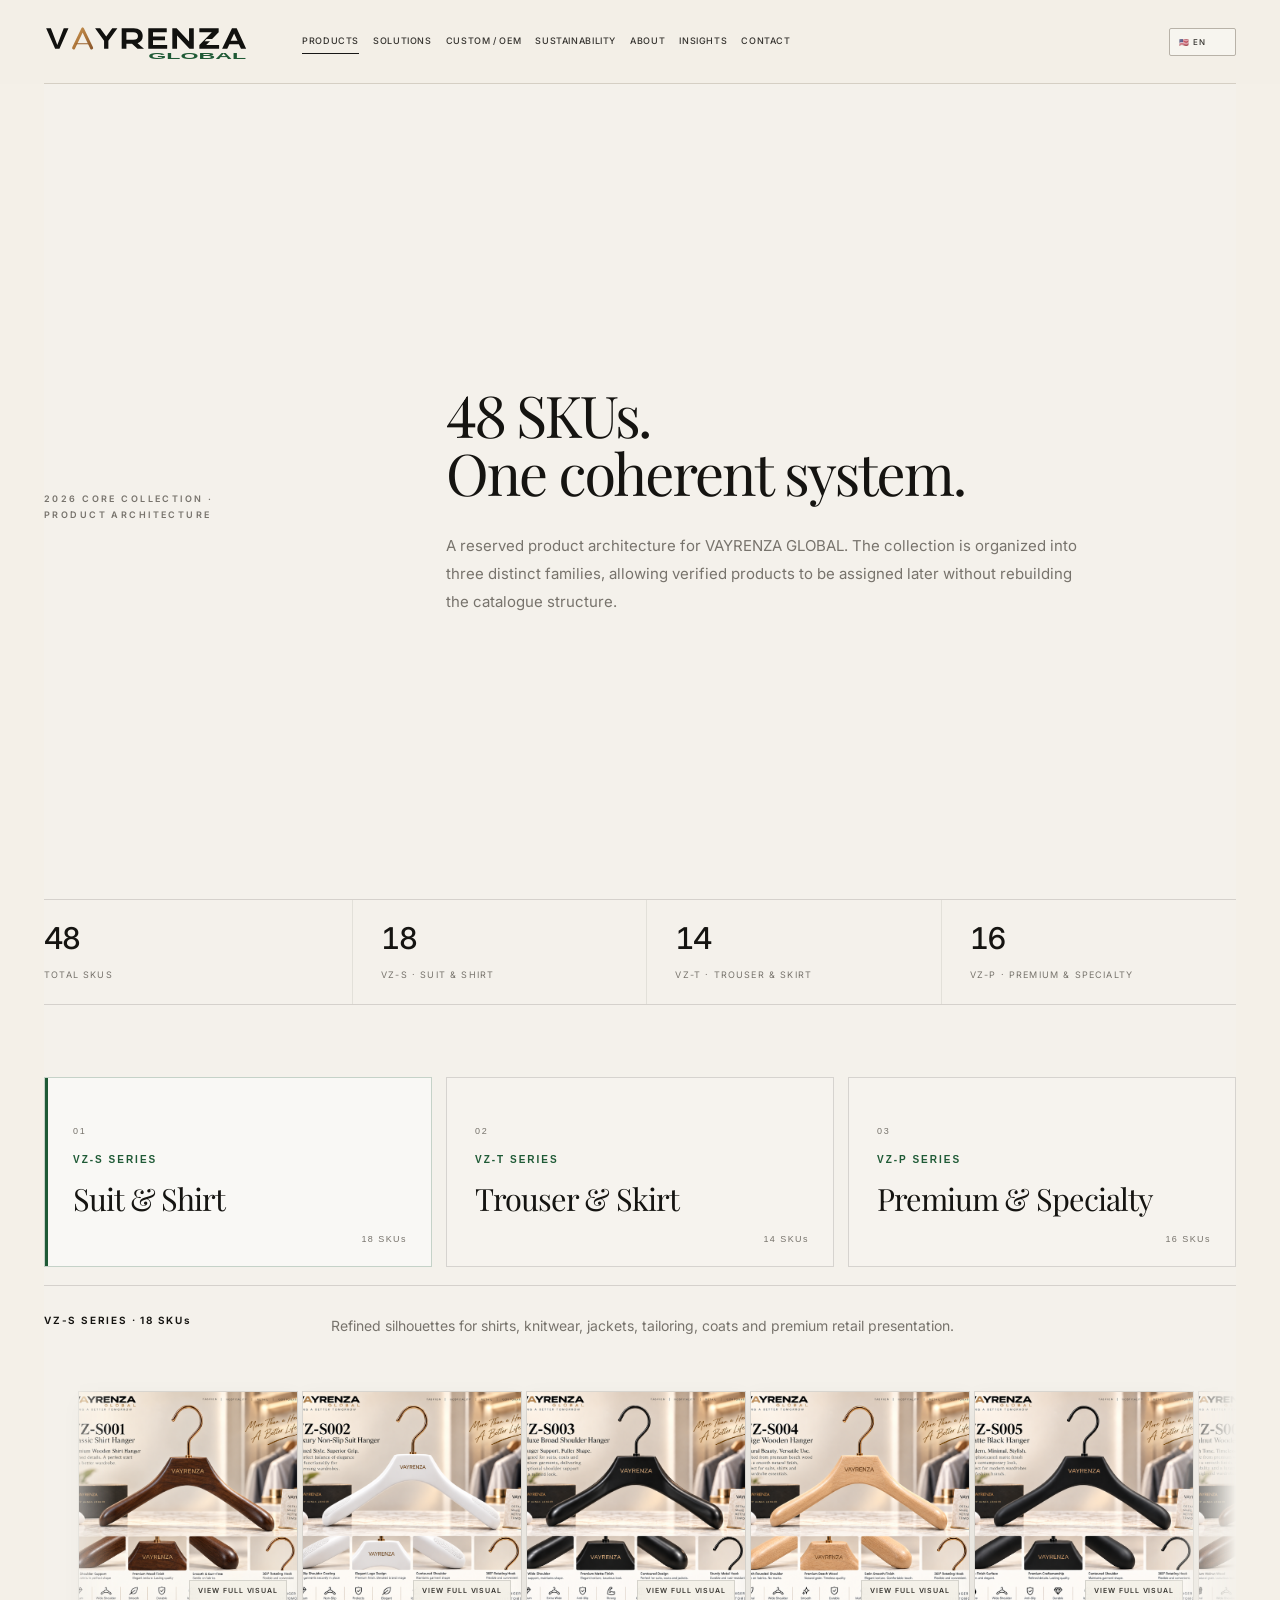
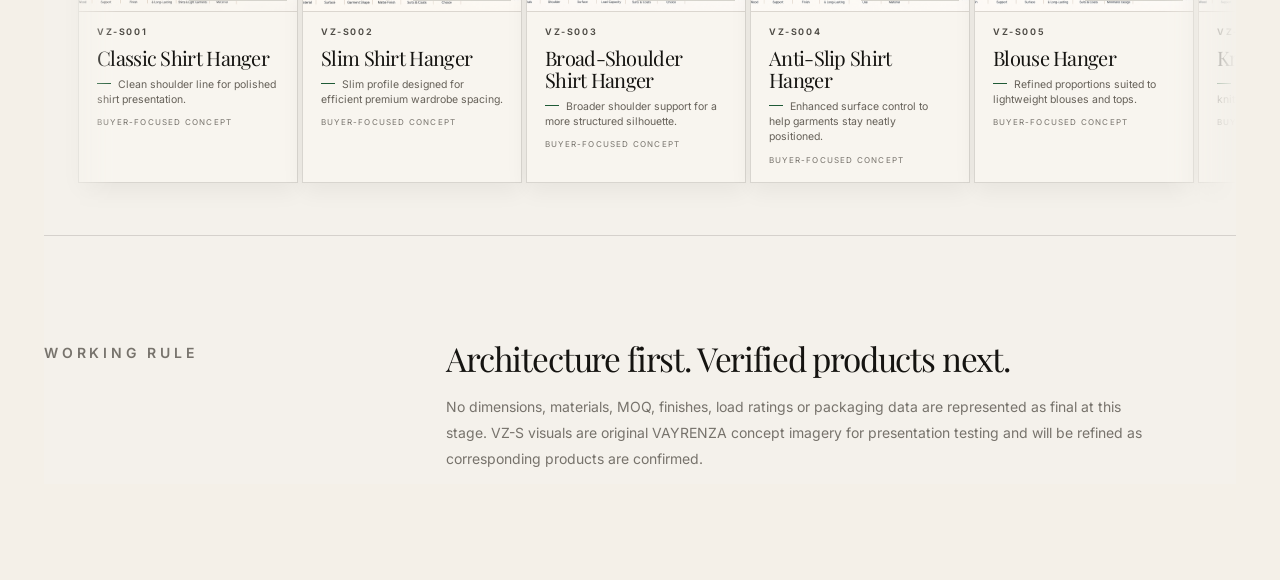
==== commit 3542595e: "Refine S-series card proportions and image framing" ====
--- a/products-preview.html
+++ b/products-preview.html
@@ -18,15 +18,15 @@
 .summary{display:grid;grid-template-columns:1.05fr repeat(3,1fr);margin:0 0 72px;border-bottom:1px solid var(--line)}.summary div{padding:24px 28px 22px 0;border-right:1px solid var(--line-soft)}.summary div:not(:first-child){padding-left:28px}.summary div:last-child{border-right:0}.summary strong{display:block;font:500 30px/1 Inter,Arial,sans-serif;letter-spacing:-.055em;margin-bottom:8px}.summary span{font-size:9px;letter-spacing:.13em;text-transform:uppercase;color:var(--muted)}
 #collections{margin-bottom:82px}.series-tabs{display:grid;grid-template-columns:repeat(3,minmax(0,1fr));gap:14px;margin-bottom:18px}.series-tab{position:relative;min-height:190px;padding:28px 28px 30px;border:1px solid var(--line);background:rgba(255,255,255,.14);text-align:left;color:inherit;cursor:pointer;overflow:hidden;transition:background .32s ease,border-color .32s ease,transform .32s ease}.series-tab::before{content:"";position:absolute;inset:0 auto 0 0;width:3px;background:var(--green);transform:scaleY(0);transform-origin:top;transition:transform .32s ease}.series-tab:hover{background:rgba(255,255,255,.32)}.series-tab[aria-selected="true"]{background:rgba(255,255,255,.46);border-color:rgba(31,90,54,.24)}.series-tab[aria-selected="true"]::before{transform:scaleY(1)}.series-index{font-size:9px;letter-spacing:.19em;color:var(--muted);margin-bottom:18px}.series-code{font-size:10px;letter-spacing:.2em;font-weight:650;text-transform:uppercase;color:var(--green);margin-bottom:18px}.series-title{font-size:clamp(28px,2.4vw,38px);line-height:1.06;margin:0}.series-count{position:absolute;right:24px;bottom:22px;font-size:9px;letter-spacing:.16em;color:var(--muted)}
 .series-stage{position:relative;border-top:1px solid var(--line);border-bottom:1px solid var(--line);padding:28px 0 26px;overflow:hidden;perspective:1400px}.series-stage-head{display:grid;grid-template-columns:minmax(180px,.42fr) minmax(0,1.58fr);gap:46px;align-items:start;margin-bottom:26px}.series-description{margin:0;color:var(--muted);font-size:14px;line-height:1.75;max-width:760px}.series-label{font-size:10px;letter-spacing:.18em;font-weight:650;color:var(--ink)}
-.product-rail{display:grid;grid-auto-flow:column;grid-auto-columns:minmax(220px,280px);gap:14px;overflow-x:auto;overflow-y:hidden;padding:3px 2px 14px 0;scroll-snap-type:x proximity;scrollbar-width:thin;transform-origin:left center;animation:unfold .58s cubic-bezier(.2,.75,.2,1) both}.product-card{scroll-snap-align:start;min-height:190px;padding:22px;border:1px solid var(--line);background:rgba(255,255,255,.22);display:flex;flex-direction:column;transition:transform .28s ease,background .28s ease,border-color .28s ease}.product-card:hover{background:rgba(255,255,255,.48);border-color:rgba(31,90,54,.22)}.sku{font-size:9px;letter-spacing:.18em;font-weight:650;color:#4e4b45;margin-bottom:12px}.product-card h3{font-size:21px;line-height:1.12;margin:0;max-width:250px}.state{margin-top:auto;padding-top:22px;font-size:8px;letter-spacing:.15em;text-transform:uppercase;color:var(--muted)}
-.product-card.has-image{padding:0;overflow:hidden;min-height:440px;background:#f8f5ef}.product-visual{position:relative;height:250px;overflow:hidden;background:#ece7df;cursor:zoom-in;border-bottom:1px solid var(--line-soft)}.product-visual img{width:100%;height:100%;display:block;object-fit:cover;object-position:center 34%;transform:scale(1.16);transition:transform .5s cubic-bezier(.18,.72,.16,1),filter .4s ease}.product-card.has-image:hover .product-visual img{transform:scale(1.22)}.product-info{display:flex;flex:1;flex-direction:column;padding:18px 20px 20px}.product-benefit{margin:11px 0 0;color:#666159;font-size:11px;line-height:1.55}.product-benefit::before{content:"";display:inline-block;width:14px;height:1px;background:var(--green);vertical-align:middle;margin:0 7px 3px 0}.view-full{position:absolute;right:12px;bottom:12px;padding:7px 9px;background:rgba(244,240,232,.92);border:1px solid rgba(21,20,17,.13);font:600 7px/1 Inter,Arial,sans-serif;letter-spacing:.13em;text-transform:uppercase;color:#3a3833;backdrop-filter:blur(4px)}
+.product-rail{display:grid;grid-auto-flow:column;grid-auto-columns:minmax(220px,280px);gap:14px;overflow-x:auto;overflow-y:hidden;padding:3px 2px 14px 0;scroll-snap-type:x proximity;scrollbar-width:thin;transform-origin:left center;animation:unfold .58s cubic-bezier(.2,.75,.2,1) both}.product-card{scroll-snap-align:start;min-height:190px;padding:22px;border:1px solid var(--line);background:rgba(255,255,255,.22);display:flex;flex-direction:column;transition:transform .28s ease,background .28s ease,border-color .28s ease}.product-card:hover{background:rgba(255,255,255,.48);border-color:rgba(31,90,54,.22)}.sku{font-size:9px;letter-spacing:.18em;font-weight:650;color:#4e4b45;margin-bottom:10px}.product-card h3{font-size:20px;line-height:1.1;margin:0;max-width:250px}.state{margin-top:auto;padding-top:22px;font-size:8px;letter-spacing:.15em;text-transform:uppercase;color:var(--muted)}
+.product-card.has-image{padding:0;overflow:hidden;height:392px;min-height:392px;background:#f8f5ef}.product-visual{position:relative;height:220px;overflow:hidden;background:#ece7df;cursor:zoom-in;border-bottom:1px solid var(--line-soft)}.product-visual img{width:100%;height:100%;display:block;object-fit:cover;object-position:center 22%;transform:scale(1.01);transition:transform .5s cubic-bezier(.18,.72,.16,1),filter .4s ease}.product-card.has-image:hover .product-visual img{transform:scale(1.045)}.product-info{display:flex;flex:1;flex-direction:column;padding:14px 18px 14px}.product-benefit{margin:8px 0 0;color:#666159;font-size:10.5px;line-height:1.45}.product-benefit::before{content:"";display:inline-block;width:14px;height:1px;background:var(--green);vertical-align:middle;margin:0 7px 3px 0}.product-card.has-image .state{margin-top:10px;padding-top:0}.view-full{position:absolute;right:10px;bottom:10px;padding:6px 8px;background:rgba(244,240,232,.92);border:1px solid rgba(21,20,17,.13);font:600 7px/1 Inter,Arial,sans-serif;letter-spacing:.13em;text-transform:uppercase;color:#3a3833;backdrop-filter:blur(4px)}
 .image-modal{position:fixed;inset:0;z-index:999;background:rgba(17,16,14,.86);display:none;align-items:center;justify-content:center;padding:34px}.image-modal.open{display:flex}.image-modal img{max-width:min(980px,92vw);max-height:88vh;object-fit:contain;box-shadow:0 26px 80px rgba(0,0,0,.35)}.modal-close{position:fixed;top:22px;right:24px;width:42px;height:42px;border:1px solid rgba(255,255,255,.35);background:rgba(0,0,0,.25);color:#fff;font-size:24px;line-height:1;cursor:pointer}.modal-caption{position:fixed;left:50%;bottom:18px;transform:translateX(-50%);font:500 9px/1.2 Inter,Arial,sans-serif;letter-spacing:.12em;color:#eee8df;text-transform:uppercase;white-space:nowrap}
 @keyframes unfold{0%{opacity:0;transform:rotateY(-16deg) scaleX(.84);filter:blur(2px)}100%{opacity:1;transform:rotateY(0) scaleX(1);filter:blur(0)}}
 .note{display:grid;grid-template-columns:minmax(190px,.55fr) minmax(0,1.45fr);column-gap:8vw;align-items:start;padding:22px 0 12px}.note-copy{max-width:780px}.note h2{font-size:clamp(30px,2.6vw,38px);line-height:1.1;margin:0 0 18px}.note p{font-size:14px;line-height:1.85;color:var(--muted);margin:0;max-width:700px}
 html[lang="zh-CN"] body{font-family:"Source Han Serif SC","Noto Serif CJK SC","Songti SC",serif}html[lang="zh-CN"] .top,html[lang="zh-CN"] .series-tab,html[lang="zh-CN"] .series-label,html[lang="zh-CN"] .sku,html[lang="zh-CN"] .state,html[lang="zh-CN"] select{font-family:"Source Han Sans SC","Noto Sans CJK SC","PingFang SC",sans-serif}html[lang="zh-CN"] .series-title,html[lang="zh-CN"] .product-card h3,html[lang="zh-CN"] .note h2{font-family:"Source Han Sans SC","Noto Sans CJK SC","PingFang SC",sans-serif;letter-spacing:-.02em}
 @media(max-width:1280px){.shell{padding-left:44px;padding-right:44px}.brand{width:206px;min-width:206px;height:45px}.preview-nav{gap:14px;margin-left:20px}.preview-nav a{font-size:9px;letter-spacing:.07em}.status{display:none}}
 @media(max-width:1000px){.top{grid-template-columns:auto auto;min-height:96px;padding-top:10px}.preview-nav{grid-column:1/-1;grid-row:2;margin-left:0;gap:14px;overflow-x:auto;padding-bottom:13px}.tools{grid-column:2;grid-row:1}.brand{width:190px;min-width:190px;height:42px}.hero,.series-stage-head,.note{grid-template-columns:1fr;gap:24px}.hero{padding:82px 0 72px}.series-tabs{grid-template-columns:repeat(3,minmax(210px,1fr));overflow-x:auto}.summary{margin-bottom:56px}}
-@media(max-width:720px){.shell{padding:0 22px 64px}.brand{width:174px;min-width:174px;height:39px}.hero{padding:62px 0 56px}.hero h1{font-size:38px}.summary{grid-template-columns:1fr 1fr}.summary div:nth-child(2){border-right:0}.summary div:nth-child(-n+2){border-bottom:1px solid var(--line-soft)}.series-tabs{grid-template-columns:repeat(3,240px)}.series-tab{min-height:170px;padding:24px}.product-rail{grid-auto-columns:minmax(240px,78vw)}.product-card.has-image{min-height:420px}.product-visual{height:235px}.note h2{font-size:30px}.image-modal{padding:18px}}
+@media(max-width:720px){.shell{padding:0 22px 64px}.brand{width:174px;min-width:174px;height:39px}.hero{padding:62px 0 56px}.hero h1{font-size:38px}.summary{grid-template-columns:1fr 1fr}.summary div:nth-child(2){border-right:0}.summary div:nth-child(-n+2){border-bottom:1px solid var(--line-soft)}.series-tabs{grid-template-columns:repeat(3,240px)}.series-tab{min-height:170px;padding:24px}.product-rail{grid-auto-columns:minmax(240px,78vw)}.product-card.has-image{height:370px;min-height:370px}.product-visual{height:205px}.note h2{font-size:30px}.image-modal{padding:18px}}
 @media(prefers-reduced-motion:reduce){*{animation-duration:.01ms!important;transition-duration:.01ms!important}}
 </style>
 </head>
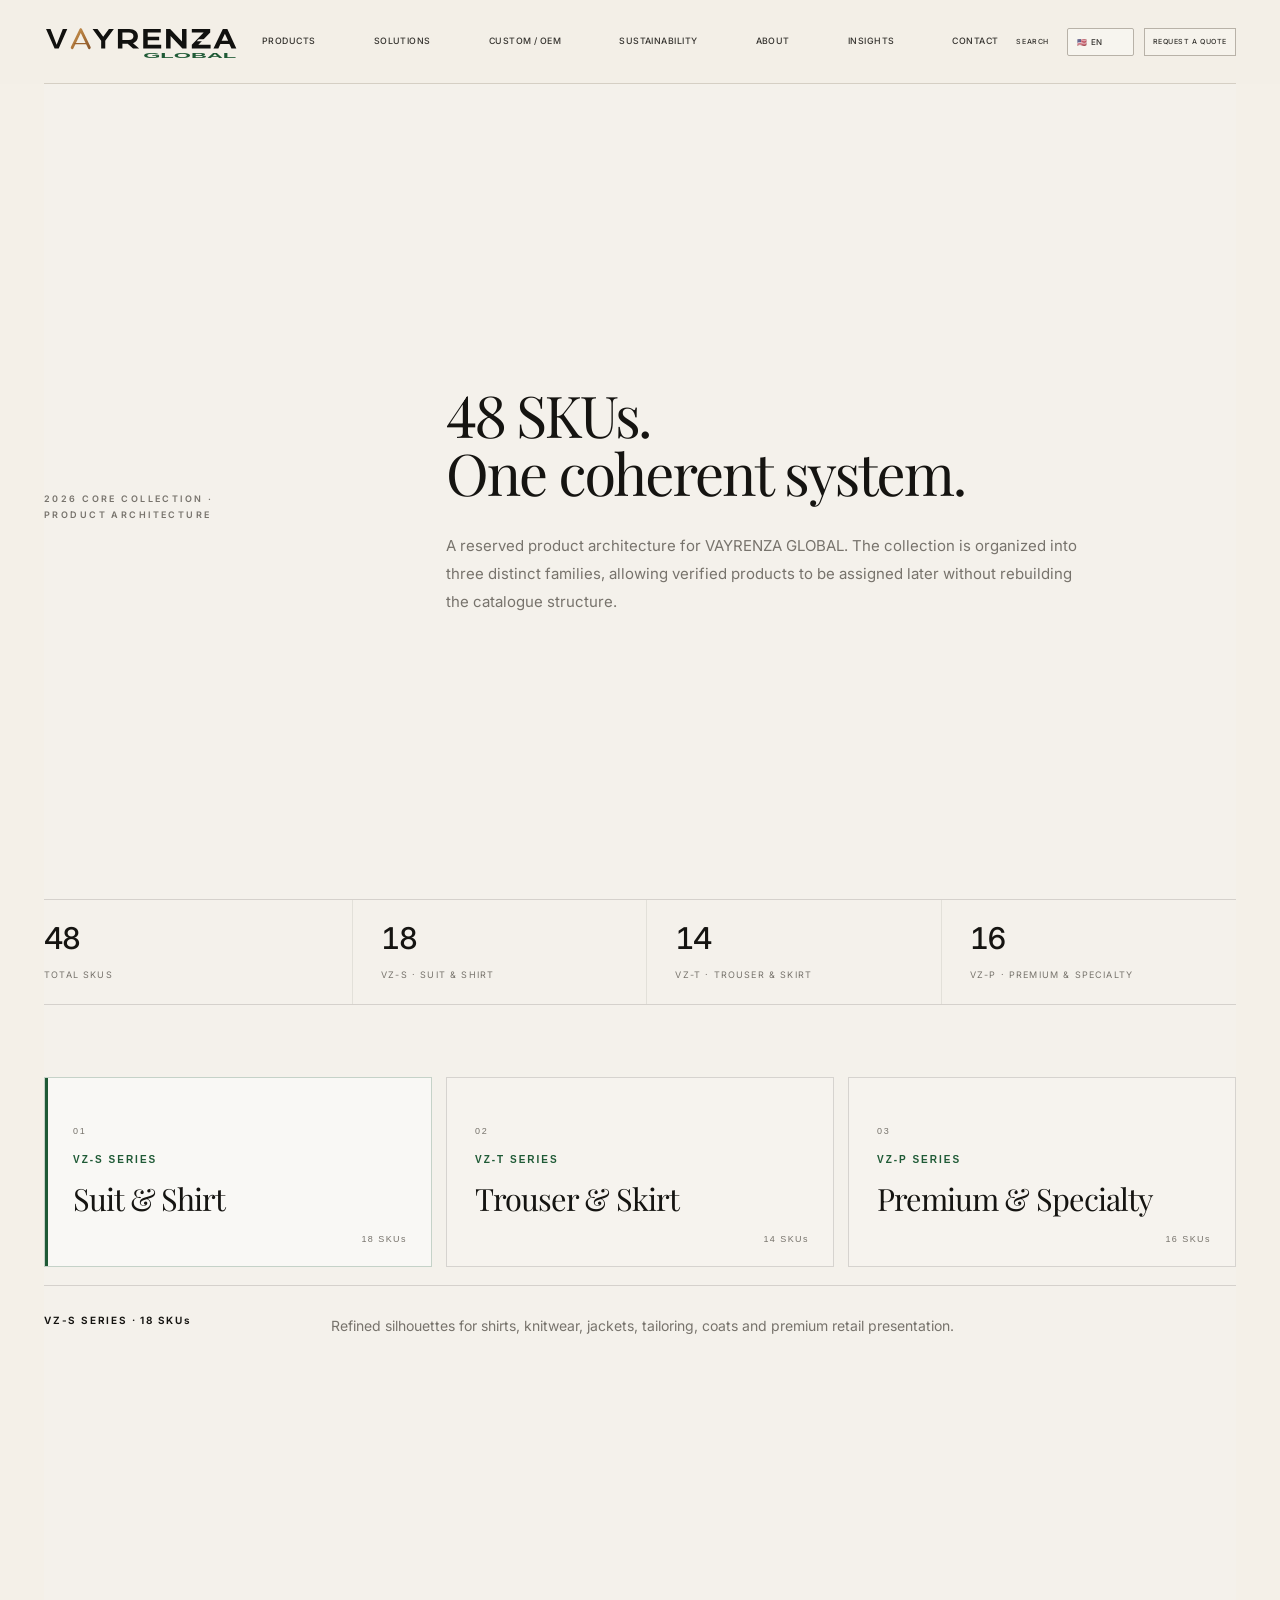
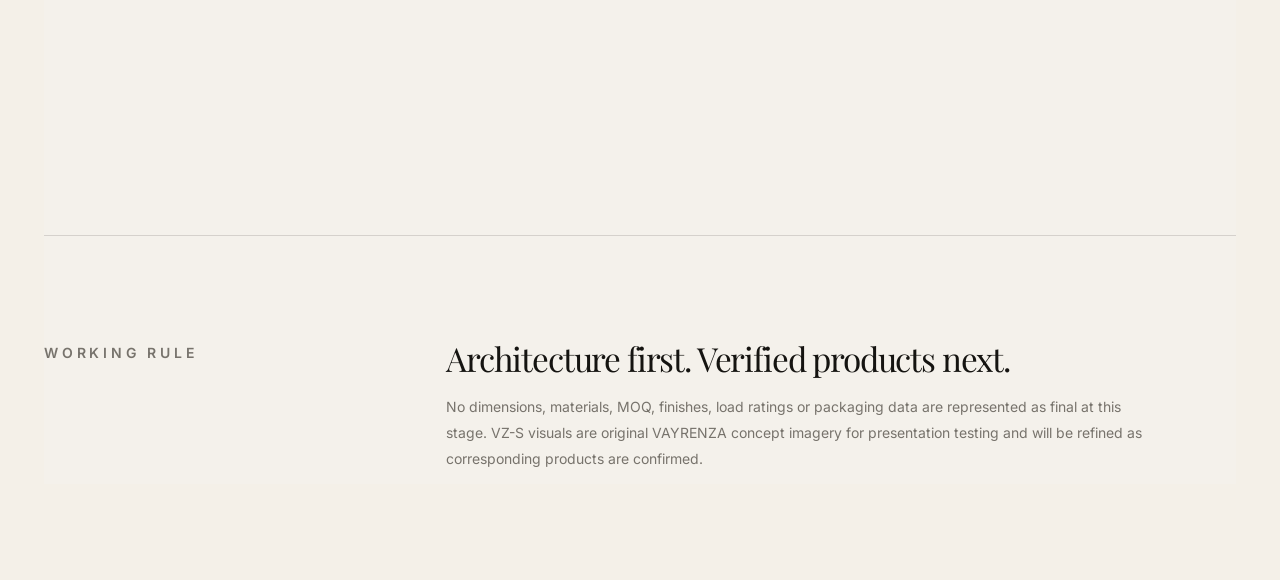
==== commit 806755bb: "Restore search and quote controls on product page" ====
--- a/products-preview.html
+++ b/products-preview.html
@@ -48,4 +48,6 @@
 function bindImagePreview(){document.querySelectorAll('.product-visual').forEach(el=>{const open=()=>openModal(el.dataset.full,`${el.dataset.sku} · ${el.dataset.name}`);el.addEventListener('click',open);el.addEventListener('keydown',e=>{if(e.key==='Enter'||e.key===' '){e.preventDefault();open()}})})}
 const modal=document.getElementById('image-modal'),modalImage=document.getElementById('modal-image'),modalCaption=document.getElementById('modal-caption');function openModal(src,caption){modalImage.src=src;modalImage.alt=caption;modalCaption.textContent=caption;modal.classList.add('open');document.body.style.overflow='hidden'}function closeModal(){modal.classList.remove('open');modalImage.src='';document.body.style.overflow=''}document.getElementById('modal-close').addEventListener('click',closeModal);modal.addEventListener('click',e=>{if(e.target===modal)closeModal()});document.addEventListener('keydown',e=>{if(e.key==='Escape'&&modal.classList.contains('open'))closeModal()});
 const sel=document.getElementById('lang');let saved=localStorage.getItem('vayrenza-language');if(!copy[saved])saved='en';sel.value=saved;sel.addEventListener('change',()=>render(sel.value));window.addEventListener('hashchange',()=>{const k=keyFromHash();if(k)openSeries(k,sel.value,false)});render(saved);
-</script></body></html>+</script>
+<script src="products-tools.js"></script>
+</body></html>
--- a/theme.css
+++ b/theme.css
@@ -14,16 +14,8 @@
   --vz-footer-text:#d8d3ca;
   --vz-hairline:rgba(42,38,33,.075);
 }
-
-body,
-main{
-  background:var(--vz-canvas);
-}
-
-.hero{
-  background:var(--vz-hero);
-}
-
+body,main{background:var(--vz-canvas)}
+.hero{background:var(--vz-hero)}
 #products{background:var(--vz-products)}
 #solutions{background:var(--vz-solutions)}
 #custom{background:var(--vz-custom)}
@@ -31,410 +23,47 @@
 #insights{background:var(--vz-insights)}
 #about{background:var(--vz-about)}
 #contact.contact{background:var(--vz-contact)}
-
-#about .split{
-  background:transparent;
-}
-
-.cards article,
-.language-menu{
-  background:var(--vz-card);
-}
-
-/* Subtle tonal blending at section boundaries: soft enough to avoid visible gradients. */
-#products,
-#solutions,
-#custom,
-#sustainability,
-#insights,
-#about,
-#contact{
-  position:relative;
-  overflow:hidden;
-  border-top:1px solid var(--vz-hairline);
-}
-
-#products::before,
-#solutions::before,
-#custom::before,
-#sustainability::before,
-#insights::before,
-#about::before,
-#contact::before,
-#products::after,
-#solutions::after,
-#custom::after,
-#sustainability::after,
-#insights::after,
-#about::after,
-#contact::after{
-  content:"";
-  position:absolute;
-  left:0;
-  right:0;
-  height:34px;
-  pointer-events:none;
-  z-index:0;
-}
-
-#products::before,
-#solutions::before,
-#custom::before,
-#sustainability::before,
-#insights::before,
-#about::before,
-#contact::before{
-  top:0;
-  background:linear-gradient(to bottom,rgba(255,255,255,.20),rgba(255,255,255,0));
-}
-
-#products::after,
-#solutions::after,
-#custom::after,
-#sustainability::after,
-#insights::after,
-#about::after,
-#contact::after{
-  bottom:0;
-  background:linear-gradient(to top,rgba(35,31,27,.018),rgba(35,31,27,0));
-}
-
-#products>*,
-#solutions>*,
-#custom>*,
-#sustainability>*,
-#insights>*,
-#about>*,
-#contact>*{
-  position:relative;
-  z-index:1;
-}
-
-/* Keep the footer as a strong black anchor. */
-footer{
-  background:var(--vz-ink);
-  color:var(--vz-footer-text);
-  border-top:0;
-}
-footer .brand{
-  color:#f5f2ec;
-}
-footer .brand span,
-footer p{
-  color:var(--vz-footer-text);
-}
-
-/* Main-site secondary H2 scale: intentionally quieter than the Hero, while retaining editorial hierarchy. */
-body:not(:has(> .shell)) .section h2{
-  font-size:clamp(40px,3.6vw,52px);
-  line-height:1.07;
-  letter-spacing:-.03em;
-}
-
-/* Chinese typography system — Source Han Sans for headings/UI, Source Han Serif for body copy. */
-html[lang="zh-CN"] body,
-html[lang="zh-CN"] p,
-html[lang="zh-CN"] .intro,
-html[lang="zh-CN"] .lead,
-html[lang="zh-CN"] .series-copy,
-html[lang="zh-CN"] .note p{
-  font-family:"Source Han Serif SC","Noto Serif CJK SC","Noto Serif SC","Songti SC","STSong",serif !important;
-}
-html[lang="zh-CN"] h1,
-html[lang="zh-CN"] h2,
-html[lang="zh-CN"] h3,
-html[lang="zh-CN"] h4,
-html[lang="zh-CN"] h5,
-html[lang="zh-CN"] h6,
-html[lang="zh-CN"] .eyebrow,
-html[lang="zh-CN"] .brand,
-html[lang="zh-CN"] nav,
-html[lang="zh-CN"] .preview-nav,
-html[lang="zh-CN"] .tools,
-html[lang="zh-CN"] .summary,
-html[lang="zh-CN"] .series-meta,
-html[lang="zh-CN"] .sku,
-html[lang="zh-CN"] .state,
-html[lang="zh-CN"] button,
-html[lang="zh-CN"] select,
-html[lang="zh-CN"] summary{
-  font-family:"Source Han Sans SC","Noto Sans CJK SC","Noto Sans SC","PingFang SC","Microsoft YaHei",Arial,sans-serif !important;
-}
-html[lang="zh-CN"] h1,
-html[lang="zh-CN"] h2,
-html[lang="zh-CN"] h3{
-  letter-spacing:-.02em;
-}
-
-/* Unlisted 2026 product preview — every SKU card owns its own line and motion. */
-body > .shell #collections .grid{
-  border-top:0 !important;
-  row-gap:12px !important;
-}
-body > .shell #collections .card{
-  background:transparent !important;
-  border-bottom:0 !important;
-  box-shadow:inset 0 -1px 0 var(--line) !important;
-  overflow:hidden !important;
-  isolation:isolate !important;
-  transform:none !important;
-  opacity:1 !important;
-  transition:background-color .28s ease,opacity .28s ease !important;
-}
-body > .shell #collections .card .sku,
-body > .shell #collections .card h3,
-body > .shell #collections .card .state{
-  transform:translateY(0) !important;
-  transition:transform .28s ease !important;
-}
-body > .shell #collections .card::after{
-  top:0 !important;
-  bottom:auto !important;
-  left:0 !important;
-  right:0 !important;
-  height:1px !important;
-  background:var(--ink) !important;
-  transform:scaleX(0) !important;
-  transform-origin:left center !important;
-  transition:transform .32s ease !important;
-  z-index:2 !important;
-}
-@media (hover:hover) and (pointer:fine){
-  body > .shell #collections .card:hover{
-    background-color:rgba(255,255,255,.26) !important;
-    opacity:1 !important;
-    transform:none !important;
-  }
-  body > .shell #collections .card:hover .sku,
-  body > .shell #collections .card:hover h3,
-  body > .shell #collections .card:hover .state{
-    transform:translateY(3px) !important;
-  }
-  body > .shell #collections .card:hover::after{
-    transform:scaleX(1) !important;
-  }
-}
-@media (prefers-reduced-motion:reduce){
-  body > .shell #collections .card,
-  body > .shell #collections .card .sku,
-  body > .shell #collections .card h3,
-  body > .shell #collections .card .state,
-  body > .shell #collections .card::after{
-    transition:none !important;
-  }
-}
-
-/* Unlisted 2026 product preview — premium numeral system. */
-body > .shell .hero h1{
-  font-variant-numeric:lining-nums proportional-nums !important;
-  font-feature-settings:"lnum" 1,"pnum" 1 !important;
-  font-kerning:normal !important;
-  font-optical-sizing:auto;
-  text-rendering:geometricPrecision;
-}
-body > .shell .hero h1::first-line{
-  letter-spacing:-.045em;
-}
-body > .shell .summary strong{
-  display:block !important;
-  font-family:Inter,Arial,sans-serif !important;
-  font-size:30px !important;
-  font-weight:500 !important;
-  line-height:1 !important;
-  letter-spacing:-.055em !important;
-  font-variant-numeric:lining-nums tabular-nums !important;
-  font-feature-settings:"lnum" 1,"tnum" 1 !important;
-  font-kerning:normal !important;
-  font-optical-sizing:auto;
-  text-rendering:geometricPrecision;
-  margin-bottom:8px !important;
-}
-
-/* 48-SKU preview header — visually unified with the main VAYRENZA navigation system. */
-body > .shell .top{
-  min-height:84px !important;
-  background:#F3EFE7 !important;
-  border-bottom:1px solid #d5cfc4 !important;
-  box-shadow:0 0 0 100vmax #F3EFE7;
-  clip-path:inset(0 -100vmax);
-  gap:32px !important;
-}
-body > .shell .top > .brand{
-  display:block !important;
-  width:222px !important;
-  min-width:222px !important;
-  height:48px !important;
-  margin:0 !important;
-  background:url('vayrenza-logo.svg') left center/contain no-repeat !important;
-  font-size:0 !important;
-  letter-spacing:0 !important;
-  color:transparent !important;
-  overflow:hidden !important;
-  white-space:nowrap !important;
-}
+#about .split{background:transparent}
+.cards article,.language-menu{background:var(--vz-card)}
+#products,#solutions,#custom,#sustainability,#insights,#about,#contact{position:relative;overflow:hidden;border-top:1px solid var(--vz-hairline)}
+#products::before,#solutions::before,#custom::before,#sustainability::before,#insights::before,#about::before,#contact::before,#products::after,#solutions::after,#custom::after,#sustainability::after,#insights::after,#about::after,#contact::after{content:"";position:absolute;left:0;right:0;height:34px;pointer-events:none;z-index:0}
+#products::before,#solutions::before,#custom::before,#sustainability::before,#insights::before,#about::before,#contact::before{top:0;background:linear-gradient(to bottom,rgba(255,255,255,.20),rgba(255,255,255,0))}
+#products::after,#solutions::after,#custom::after,#sustainability::after,#insights::after,#about::after,#contact::after{bottom:0;background:linear-gradient(to top,rgba(35,31,27,.018),rgba(35,31,27,0))}
+#products>*,#solutions>*,#custom>*,#sustainability>*,#insights>*,#about>*,#contact>*{position:relative;z-index:1}
+footer{background:var(--vz-ink);color:var(--vz-footer-text);border-top:0}
+footer .brand{color:#f5f2ec}
+footer .brand span,footer p{color:var(--vz-footer-text)}
+body:not(:has(> .shell)) .section h2{font-size:clamp(40px,3.6vw,52px);line-height:1.07;letter-spacing:-.03em}
+html[lang="zh-CN"] body,html[lang="zh-CN"] p,html[lang="zh-CN"] .intro,html[lang="zh-CN"] .lead,html[lang="zh-CN"] .series-copy,html[lang="zh-CN"] .note p{font-family:"Source Han Serif SC","Noto Serif CJK SC","Noto Serif SC","Songti SC","STSong",serif !important}
+html[lang="zh-CN"] h1,html[lang="zh-CN"] h2,html[lang="zh-CN"] h3,html[lang="zh-CN"] h4,html[lang="zh-CN"] h5,html[lang="zh-CN"] h6,html[lang="zh-CN"] .eyebrow,html[lang="zh-CN"] .brand,html[lang="zh-CN"] nav,html[lang="zh-CN"] .preview-nav,html[lang="zh-CN"] .tools,html[lang="zh-CN"] .summary,html[lang="zh-CN"] .series-meta,html[lang="zh-CN"] .sku,html[lang="zh-CN"] .state,html[lang="zh-CN"] button,html[lang="zh-CN"] select,html[lang="zh-CN"] summary{font-family:"Source Han Sans SC","Noto Sans CJK SC","Noto Sans SC","PingFang SC","Microsoft YaHei",Arial,sans-serif !important}
+html[lang="zh-CN"] h1,html[lang="zh-CN"] h2,html[lang="zh-CN"] h3{letter-spacing:-.02em}
+body > .shell #collections .grid{border-top:0 !important;row-gap:12px !important}
+body > .shell #collections .card{background:transparent !important;border-bottom:0 !important;box-shadow:inset 0 -1px 0 var(--line) !important;overflow:hidden !important;isolation:isolate !important;transform:none !important;opacity:1 !important;transition:background-color .28s ease,opacity .28s ease !important}
+body > .shell #collections .card .sku,body > .shell #collections .card h3,body > .shell #collections .card .state{transform:translateY(0) !important;transition:transform .28s ease !important}
+body > .shell #collections .card::after{top:0 !important;bottom:auto !important;left:0 !important;right:0 !important;height:1px !important;background:var(--ink) !important;transform:scaleX(0) !important;transform-origin:left center !important;transition:transform .32s ease !important;z-index:2 !important}
+@media (hover:hover) and (pointer:fine){body > .shell #collections .card:hover{background-color:rgba(255,255,255,.26) !important;opacity:1 !important;transform:none !important}body > .shell #collections .card:hover .sku,body > .shell #collections .card:hover h3,body > .shell #collections .card:hover .state{transform:translateY(3px) !important}body > .shell #collections .card:hover::after{transform:scaleX(1) !important}}
+@media (prefers-reduced-motion:reduce){body > .shell #collections .card,body > .shell #collections .card .sku,body > .shell #collections .card h3,body > .shell #collections .card .state,body > .shell #collections .card::after{transition:none !important}}
+body > .shell .hero h1{font-variant-numeric:lining-nums proportional-nums !important;font-feature-settings:"lnum" 1,"pnum" 1 !important;font-kerning:normal !important;font-optical-sizing:auto;text-rendering:geometricPrecision}
+body > .shell .hero h1::first-line{letter-spacing:-.045em}
+body > .shell .summary strong{display:block !important;font-family:Inter,Arial,sans-serif !important;font-size:30px !important;font-weight:500 !important;line-height:1 !important;letter-spacing:-.055em !important;font-variant-numeric:lining-nums tabular-nums !important;font-feature-settings:"lnum" 1,"tnum" 1 !important;font-kerning:normal !important;font-optical-sizing:auto;text-rendering:geometricPrecision;margin-bottom:8px !important}
+body > .shell .top{min-height:84px !important;background:#F3EFE7 !important;border-bottom:1px solid #d5cfc4 !important;box-shadow:0 0 0 100vmax #F3EFE7;clip-path:inset(0 -100vmax);position:sticky !important;top:0 !important;z-index:120 !important;backdrop-filter:blur(12px);-webkit-backdrop-filter:blur(12px);grid-template-columns:auto minmax(0,1fr) auto !important;gap:22px !important}
+body > .shell .top > .brand{display:block !important;width:222px !important;min-width:222px !important;height:48px !important;margin:0 !important;background:url('vayrenza-logo.svg') left center/contain no-repeat !important;font-size:0 !important;letter-spacing:0 !important;color:transparent !important;overflow:hidden !important;white-space:nowrap !important}
 body > .shell .top > .brand span{display:none !important}
-body > .shell .preview-nav{
-  gap:25px !important;
-  margin-left:34px !important;
-  justify-content:flex-start !important;
-  min-width:0 !important;
-}
-body > .shell .preview-nav a{
-  font:500 11px/1.2 Inter,Arial,sans-serif !important;
-  letter-spacing:.11em !important;
-  color:#34322e !important;
-  text-decoration:none !important;
-  white-space:nowrap !important;
-}
-body > .shell .preview-nav a::after{
-  bottom:-7px !important;
-  height:1px !important;
-  background:#171716 !important;
-}
-body > .shell .tools{
-  gap:14px !important;
-  align-items:center !important;
-}
-body > .shell .status{
-  font:500 8px/1.2 Inter,Arial,sans-serif !important;
-  letter-spacing:.12em !important;
-  color:#77736c !important;
-}
-body > .shell .tools select{
-  height:28px !important;
-  min-width:58px !important;
-  padding:0 24px 0 9px !important;
-  border:1px solid #b8b2a8 !important;
-  border-radius:2px !important;
-  background-color:rgba(255,255,255,.34) !important;
-  font:500 8px/1 Inter,Arial,sans-serif !important;
-  letter-spacing:.12em !important;
-  color:#34322e !important;
-}
-@media(max-width:1280px){
-  body > .shell .top > .brand{width:206px !important;min-width:206px !important;height:45px !important}
-  body > .shell .preview-nav{gap:14px !important;margin-left:20px !important}
-  body > .shell .preview-nav a{font-size:9px !important;letter-spacing:.07em !important}
-}
-@media(max-width:1000px){
-  body > .shell .top{min-height:96px !important;padding-top:12px !important}
-  body > .shell .top > .brand{width:190px !important;min-width:190px !important;height:42px !important}
-  body > .shell .preview-nav{margin-left:0 !important;gap:14px !important}
-}
-@media(max-width:720px){
-  body > .shell .top > .brand{width:174px !important;min-width:174px !important;height:39px !important}
-}
-
-/* Keep the 48-SKU navigation locked at the top while the catalogue scrolls. */
-body > .shell .top{
-  position:sticky !important;
-  top:0 !important;
-  z-index:120 !important;
-  backdrop-filter:blur(12px);
-  -webkit-backdrop-filter:blur(12px);
-}
-
-/* 48-SKU showroom — cylindrical filmstrip / coverflow geometry. */
-body > .shell .series-stage{
-  overflow:visible !important;
-  perspective:1100px !important;
-  perspective-origin:50% 48%;
-}
-body > .shell .product-rail{
-  position:relative;
-  padding:64px 34px 68px !important;
-  margin-top:-38px;
-  margin-bottom:-42px;
-  gap:4px !important;
-  perspective:1100px;
-  transform-style:preserve-3d;
-  scroll-padding-inline:34px;
-  mask-image:linear-gradient(90deg,transparent 0,#000 6%,#000 94%,transparent 100%);
-  -webkit-mask-image:linear-gradient(90deg,transparent 0,#000 6%,#000 94%,transparent 100%);
-}
-body > .shell .product-card{
-  position:relative;
-  z-index:1;
-  transform-style:preserve-3d;
-  backface-visibility:hidden;
-  -webkit-backface-visibility:hidden;
-  transform-origin:center center;
-  will-change:transform,opacity;
-  box-shadow:0 8px 22px rgba(24,22,18,.055);
-  transition:transform .48s cubic-bezier(.18,.72,.16,1),opacity .42s ease,background-color .32s ease,border-color .32s ease,box-shadow .48s ease,filter .42s ease !important;
-}
-
-@media (hover:hover) and (pointer:fine){
-  body > .shell .product-rail:hover .product-card{
-    opacity:.62;
-    filter:saturate(.88);
-  }
-
-  /* Every card before the focused card folds around the left side of an invisible cylinder. */
-  body > .shell .product-rail .product-card:has(~ .product-card:hover){
-    transform:translateX(28px) translateZ(-165px) rotateY(58deg) scale(.74) !important;
-    transform-origin:right center;
-    opacity:.58;
-    z-index:1;
-  }
-
-  /* Every card after the focused card folds symmetrically around the right side. */
-  body > .shell .product-rail .product-card:hover ~ .product-card{
-    transform:translateX(-28px) translateZ(-165px) rotateY(-58deg) scale(.74) !important;
-    transform-origin:left center;
-    opacity:.58;
-    z-index:1;
-  }
-
-  /* The second-nearest cards form the large camera-film arc. */
-  body > .shell .product-rail .product-card:has(+ .product-card + .product-card:hover){
-    transform:translateX(18px) translateZ(-105px) rotateY(49deg) scale(.80) !important;
-    opacity:.70;
-    z-index:2;
-  }
-  body > .shell .product-rail .product-card:hover + .product-card + .product-card{
-    transform:translateX(-18px) translateZ(-105px) rotateY(-49deg) scale(.80) !important;
-    opacity:.70;
-    z-index:2;
-  }
-
-  /* Immediate neighbours curve sharply inward instead of enlarging. */
-  body > .shell .product-rail .product-card:has(+ .product-card:hover){
-    transform:translateX(9px) translateZ(-54px) rotateY(36deg) scale(.86) !important;
-    opacity:.86;
-    z-index:3;
-  }
-  body > .shell .product-rail .product-card:hover + .product-card{
-    transform:translateX(-9px) translateZ(-54px) rotateY(-36deg) scale(.86) !important;
-    opacity:.86;
-    z-index:3;
-  }
-
-  /* Only the selected centre product comes fully forward. */
-  body > .shell .product-rail .product-card:hover{
-    transform:translateZ(96px) translateY(-12px) scale(1.13) !important;
-    transform-origin:center center;
-    z-index:8;
-    opacity:1;
-    filter:none;
-    background:rgba(255,255,255,.78) !important;
-    border-color:rgba(31,90,54,.27) !important;
-    box-shadow:0 30px 55px rgba(24,22,18,.14);
-  }
-}
-
-@media(max-width:720px){
-  body > .shell .product-rail{
-    padding-top:46px !important;
-    padding-bottom:50px !important;
-    mask-image:none;
-    -webkit-mask-image:none;
-  }
-}
-
-@media (prefers-reduced-motion:reduce){
-  body > .shell .product-card{
-    transform:none !important;
-    transition:none !important;
-  }
-}
+body > .shell .preview-nav{display:flex !important;align-items:center !important;justify-content:space-between !important;gap:clamp(10px,1vw,20px) !important;margin-left:14px !important;margin-right:8px !important;min-width:0 !important;width:100% !important;overflow:hidden !important}
+body > .shell .preview-nav a{font:500 clamp(9px,.72vw,11px)/1.2 Inter,Arial,sans-serif !important;letter-spacing:clamp(.055em,.08vw,.11em) !important;color:#34322e !important;text-decoration:none !important;white-space:nowrap !important;flex:0 1 auto !important}
+body > .shell .preview-nav a::after{bottom:-7px !important;height:1px !important;background:#171716 !important}
+body > .shell .tools{display:flex !important;align-items:center !important;gap:10px !important;justify-self:end !important;flex:0 0 auto !important;position:relative !important;z-index:2 !important}
+body > .shell .status{display:none !important}
+body > .shell .tools select{height:28px !important;min-width:58px !important;padding:0 24px 0 9px !important;border:1px solid #b8b2a8 !important;border-radius:2px !important;background-color:rgba(255,255,255,.34) !important;font:500 8px/1 Inter,Arial,sans-serif !important;letter-spacing:.12em !important;color:#34322e !important}
+html[lang="fr"] body > .shell .preview-nav,html[lang="de"] body > .shell .preview-nav,html[lang="es"] body > .shell .preview-nav{gap:clamp(8px,.75vw,14px) !important;margin-left:10px !important;margin-right:6px !important}
+html[lang="fr"] body > .shell .preview-nav a,html[lang="de"] body > .shell .preview-nav a,html[lang="es"] body > .shell .preview-nav a{font-size:clamp(8.6px,.66vw,10px) !important;letter-spacing:.06em !important}
+html[lang="zh-CN"] body > .shell .preview-nav{gap:clamp(12px,1.2vw,24px) !important}
+@media(max-width:1280px){body > .shell .top{gap:16px !important}body > .shell .top > .brand{width:196px !important;min-width:196px !important;height:44px !important}body > .shell .preview-nav{gap:10px !important;margin-left:6px !important;margin-right:4px !important}body > .shell .preview-nav a{font-size:8.8px !important;letter-spacing:.055em !important}}
+@media(max-width:1080px){body > .shell .top{grid-template-columns:auto auto !important;min-height:96px !important;padding-top:10px !important}body > .shell .preview-nav{grid-column:1/-1 !important;grid-row:2 !important;margin:0 !important;overflow-x:auto !important;justify-content:flex-start !important;padding-bottom:12px !important;gap:18px !important}body > .shell .tools{grid-column:2 !important;grid-row:1 !important}body > .shell .top > .brand{width:190px !important;min-width:190px !important;height:42px !important}}
+@media(max-width:720px){body > .shell .top > .brand{width:174px !important;min-width:174px !important;height:39px !important}}
+body > .shell .series-stage{overflow:visible !important;perspective:1100px !important;perspective-origin:50% 48%}
+body > .shell .product-rail{position:relative;padding:64px 34px 68px !important;margin-top:-38px;margin-bottom:-42px;gap:4px !important;perspective:1100px;transform-style:preserve-3d;scroll-padding-inline:34px;mask-image:linear-gradient(90deg,transparent 0,#000 6%,#000 94%,transparent 100%);-webkit-mask-image:linear-gradient(90deg,transparent 0,#000 6%,#000 94%,transparent 100%)}
+body > .shell .product-card{position:relative;z-index:1;transform-style:preserve-3d;backface-visibility:hidden;-webkit-backface-visibility:hidden;transform-origin:center center;will-change:transform,opacity;box-shadow:0 8px 22px rgba(24,22,18,.055);transition:transform .48s cubic-bezier(.18,.72,.16,1),opacity .42s ease,background-color .32s ease,border-color .32s ease,box-shadow .48s ease,filter .42s ease !important}
+@media (hover:hover) and (pointer:fine){body > .shell .product-rail:hover .product-card{opacity:.62;filter:saturate(.88)}body > .shell .product-rail .product-card:has(~ .product-card:hover){transform:translateX(28px) translateZ(-165px) rotateY(58deg) scale(.74) !important;transform-origin:right center;opacity:.58;z-index:1}body > .shell .product-rail .product-card:hover ~ .product-card{transform:translateX(-28px) translateZ(-165px) rotateY(-58deg) scale(.74) !important;transform-origin:left center;opacity:.58;z-index:1}body > .shell .product-rail .product-card:has(+ .product-card + .product-card:hover){transform:translateX(18px) translateZ(-105px) rotateY(49deg) scale(.80) !important;opacity:.70;z-index:2}body > .shell .product-rail .product-card:hover + .product-card + .product-card{transform:translateX(-18px) translateZ(-105px) rotateY(-49deg) scale(.80) !important;opacity:.70;z-index:2}body > .shell .product-rail .product-card:has(+ .product-card:hover){transform:translateX(9px) translateZ(-54px) rotateY(36deg) scale(.86) !important;opacity:.86;z-index:3}body > .shell .product-rail .product-card:hover + .product-card{transform:translateX(-9px) translateZ(-54px) rotateY(-36deg) scale(.86) !important;opacity:.86;z-index:3}body > .shell .product-rail .product-card:hover{transform:translateZ(96px) translateY(-12px) scale(1.13) !important;transform-origin:center center;z-index:8;opacity:1;filter:none;background:rgba(255,255,255,.78) !important;border-color:rgba(31,90,54,.27) !important;box-shadow:0 30px 55px rgba(24,22,18,.14)}}
+@media(max-width:720px){body > .shell .product-rail{padding-top:46px !important;padding-bottom:50px !important;mask-image:none;-webkit-mask-image:none}}
+@media (prefers-reduced-motion:reduce){body > .shell .product-card{transform:none !important;transition:none !important}}
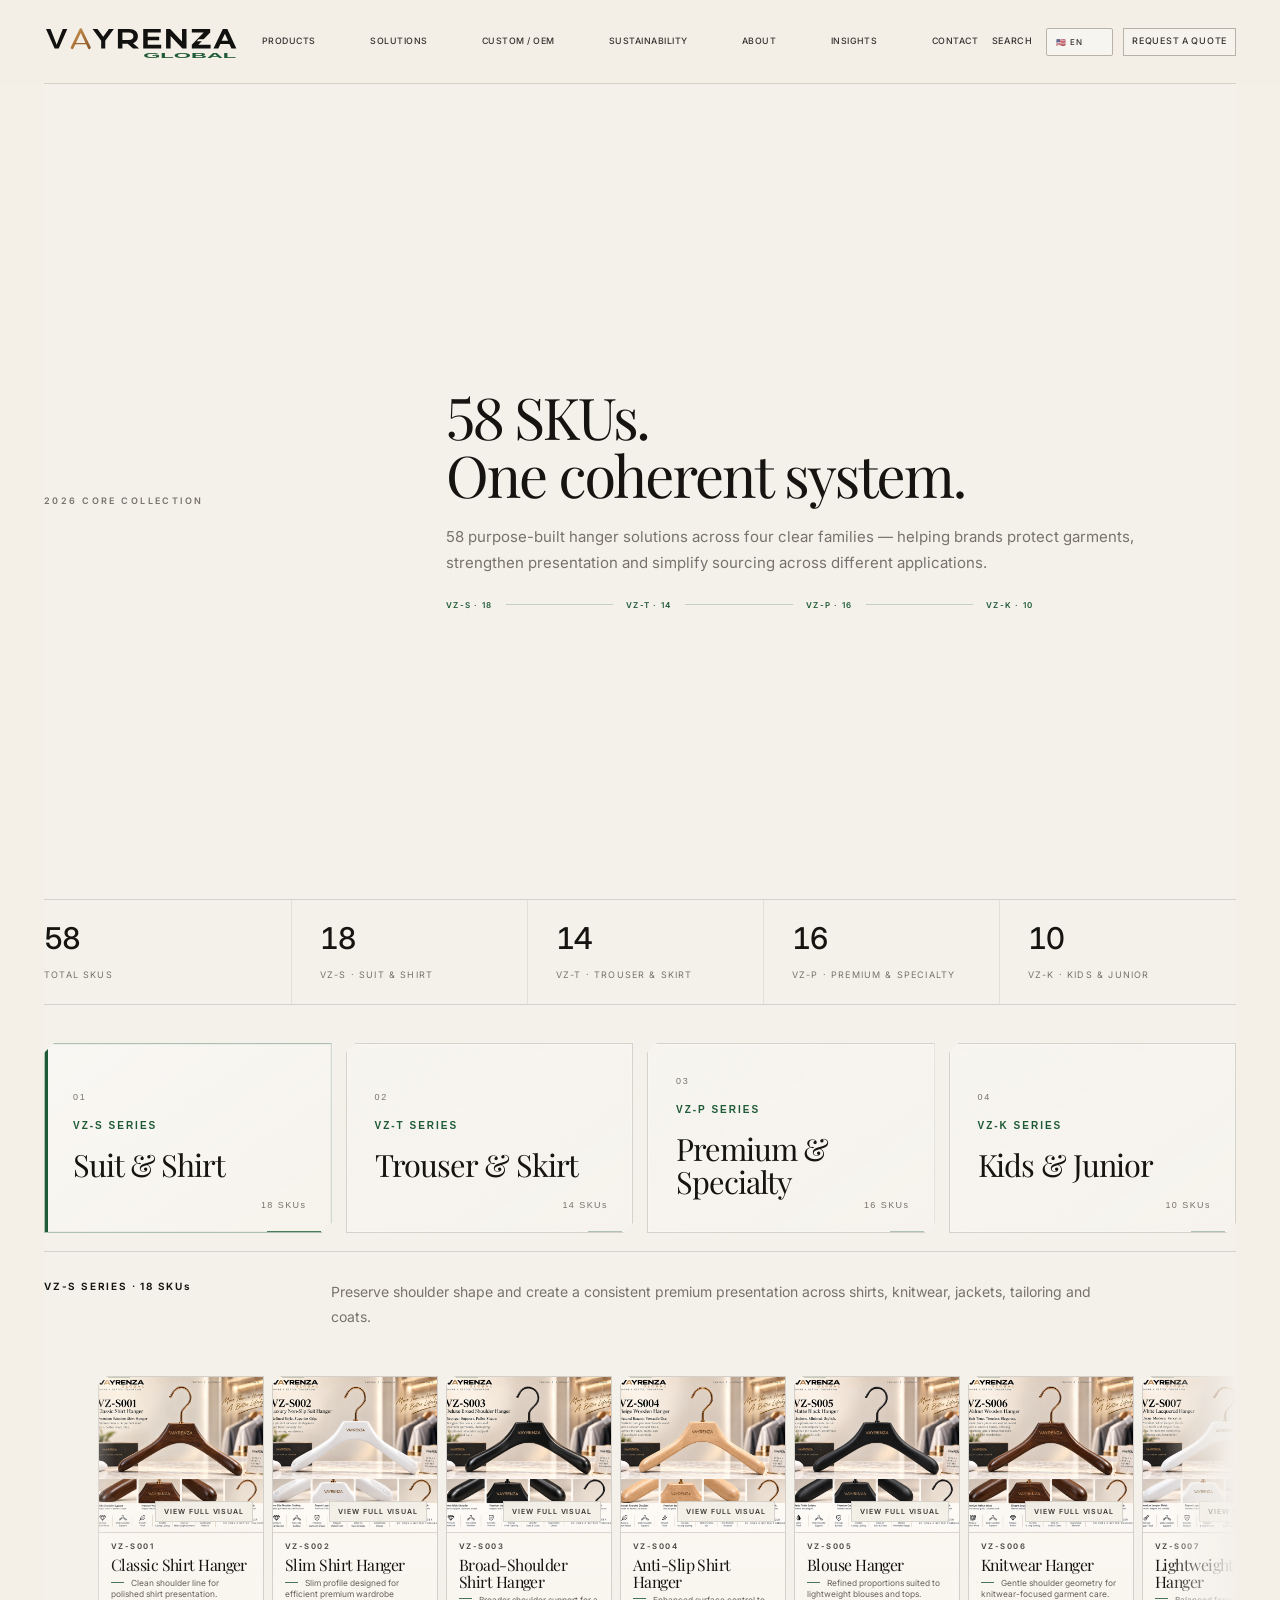
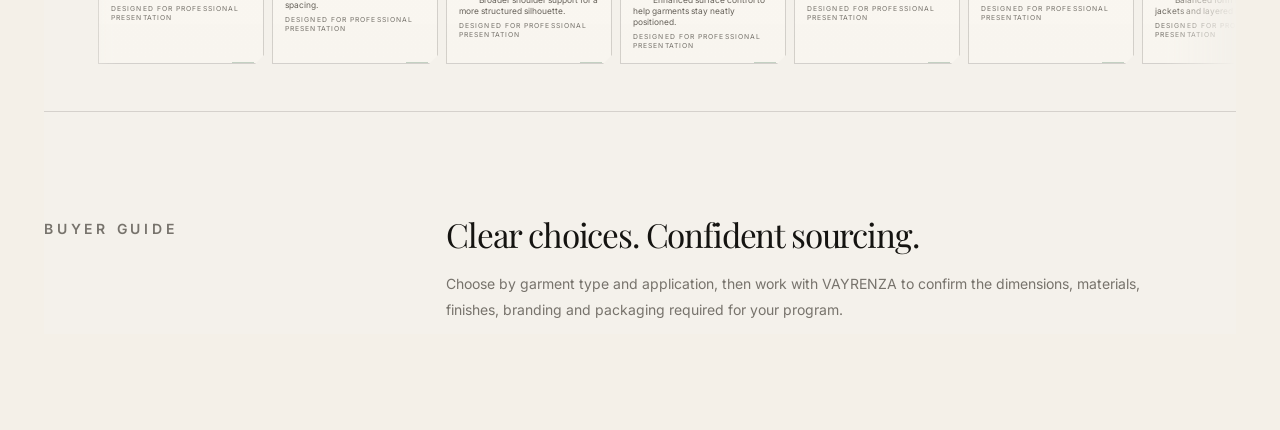
==== commit ff822699: "Make seven-language product bootstrap native and flash-free" ====
--- a/products-preview.html
+++ b/products-preview.html
@@ -4,10 +4,22 @@
 <meta charset="utf-8">
 <meta name="viewport" content="width=device-width, initial-scale=1">
 <meta name="robots" content="noindex,nofollow,noarchive,nosnippet">
-<title>VAYRENZA GLOBAL — 2026 Product Architecture Preview</title>
+<script>
+(() => {
+  const supported=['en','es','fr','de','zh-CN','ja','ko'];
+  const q=new URLSearchParams(location.search).get('lang');
+  const stored=localStorage.getItem('vayrenza-language');
+  const lang=supported.includes(q)?q:(supported.includes(stored)?stored:'en');
+  document.documentElement.lang=lang;
+  document.documentElement.classList.add('vz-i18n-pending');
+  window.__VZ_INITIAL_LANG__=lang;
+})();
+</script>
+<title>VAYRENZA GLOBAL — 2026 Product Collection</title>
 <link rel="stylesheet" href="style.css">
 <link rel="stylesheet" href="theme.css">
 <style>
+html.vz-i18n-pending body{visibility:hidden}
 :root{--ink:#151411;--muted:#77736c;--paper:#f4f0e8;--paper-soft:#f8f5ef;--line:rgba(21,20,17,.14);--line-soft:rgba(21,20,17,.08);--green:#1F5A36}
 *{box-sizing:border-box}html{background:var(--paper);scroll-behavior:smooth}body{margin:0;background:var(--paper);color:var(--ink);font-family:Inter,Arial,sans-serif;-webkit-font-smoothing:antialiased}.shell{max-width:1480px;margin:0 auto;padding:0 72px 96px}
 .top{min-height:84px;display:grid;grid-template-columns:auto 1fr auto;align-items:center;gap:32px;border-bottom:1px solid #d5cfc4;background:#F3EFE7;position:sticky;top:0;z-index:100;box-shadow:0 0 0 100vmax #F3EFE7;clip-path:inset(0 -100vmax)}
@@ -31,7 +43,7 @@
 </style>
 </head>
 <body><div class="shell">
-<header class="top"><a class="brand" href="index.html" aria-label="VAYRENZA GLOBAL home"><span>VAYRENZA GLOBAL</span></a><nav class="preview-nav" aria-label="Primary navigation"><a class="active" href="products-preview.html" data-nav="0">PRODUCTS</a><a href="index.html#solutions" data-nav="1">SOLUTIONS</a><a href="index.html#custom" data-nav="2">CUSTOM / OEM</a><a href="index.html#sustainability" data-nav="3">SUSTAINABILITY</a><a href="index.html#about" data-nav="4">ABOUT</a><a href="index.html#insights" data-nav="5">INSIGHTS</a><a href="index.html#contact" data-nav="6">CONTACT</a></nav><div class="tools"><span class="status" data-t="status"></span><select id="lang" aria-label="Language"><option value="en">🇺🇸 EN</option><option value="es">🇪🇸 ES</option><option value="fr">🇫🇷 FR</option><option value="de">🇩🇪 DE</option><option value="zh-CN">🇨🇳 中文</option></select></div></header>
+<header class="top"><a class="brand" href="index.html" aria-label="VAYRENZA GLOBAL home"><span>VAYRENZA GLOBAL</span></a><nav class="preview-nav" aria-label="Primary navigation"><a class="active" href="products-preview.html" data-nav="0">PRODUCTS</a><a href="index.html#solutions" data-nav="1">SOLUTIONS</a><a href="index.html#custom" data-nav="2">CUSTOM / OEM</a><a href="index.html#sustainability" data-nav="3">SUSTAINABILITY</a><a href="index.html#about" data-nav="4">ABOUT</a><a href="index.html#insights" data-nav="5">INSIGHTS</a><a href="index.html#contact" data-nav="6">CONTACT</a></nav><div class="tools"><span class="status" data-t="status"></span><select id="lang" aria-label="Language"><option value="en">🇺🇸 EN</option><option value="es">🇪🇸 ES</option><option value="fr">🇫🇷 FR</option><option value="de">🇩🇪 DE</option><option value="zh-CN">🇨🇳 中文</option><option value="ja">🇯🇵 JA</option><option value="ko">🇰🇷 KO</option></select></div></header>
 <main><section class="hero"><p class="eyebrow" data-t="eyebrow"></p><div class="hero-copy"><h1 data-t="headline"></h1><p class="intro" data-t="intro"></p></div></section><section class="summary"><div><strong>48</strong><span data-t="total"></span></div><div><strong>18</strong><span data-t="sumS"></span></div><div><strong>14</strong><span data-t="sumT"></span></div><div><strong>16</strong><span data-t="sumP"></span></div></section><div id="collections"></div><section class="note"><p class="eyebrow" data-t="rule"></p><div class="note-copy"><h2 data-t="ruleTitle"></h2><p data-t="ruleBody"></p></div></section></main></div>
 <div class="image-modal" id="image-modal" role="dialog" aria-modal="true" aria-label="Product image preview"><button class="modal-close" id="modal-close" aria-label="Close">×</button><img id="modal-image" alt=""><div class="modal-caption" id="modal-caption"></div></div>
 <script>
@@ -47,7 +59,19 @@
 function openSeries(k,lang,updateHash){activeKey=k;const c=copy[lang]||copy.en,pk=lang==='zh-CN'?'zh':lang,keys=['S','T','P'],si=keys.indexOf(k),p=products[k];document.querySelectorAll('.series-tab').forEach(b=>b.setAttribute('aria-selected',String(b.dataset.series===k)));const stage=document.getElementById('series-stage');const cards=p[pk].map((name,i)=>{const sku=`VZ-${k}${String(i+1).padStart(3,'0')}`;if(k==='S'){const src=`assets/products/s-series/${sku}.png`;return `<article class="product-card has-image"><div class="product-visual" data-full="${src}" data-sku="${sku}" data-name="${name}" tabindex="0" role="button" aria-label="${c.view}: ${sku} ${name}"><img src="${src}" alt="${sku} ${name}" loading="lazy"><span class="view-full">${c.view}</span></div><div class="product-info"><div class="sku">${sku}</div><h3>${name}</h3><p class="product-benefit">${sBenefits[i]}</p><div class="state">${c.state}</div></div></article>`}return `<article class="product-card"><div class="sku">${sku}</div><h3>${name}</h3><div class="state">${c.state}</div></article>`}).join('');stage.innerHTML=`<div class="series-stage-head"><div class="series-label">VZ-${k} SERIES · ${p.count} SKUs</div><p class="series-description">${c.desc[si]}</p></div><div class="product-rail" id="panel-${k}" role="tabpanel" aria-labelledby="tab-${k}">${cards}</div>`;bindImagePreview();if(updateHash)history.replaceState(null,'',`#vz-${k.toLowerCase()}`)}
 function bindImagePreview(){document.querySelectorAll('.product-visual').forEach(el=>{const open=()=>openModal(el.dataset.full,`${el.dataset.sku} · ${el.dataset.name}`);el.addEventListener('click',open);el.addEventListener('keydown',e=>{if(e.key==='Enter'||e.key===' '){e.preventDefault();open()}})})}
 const modal=document.getElementById('image-modal'),modalImage=document.getElementById('modal-image'),modalCaption=document.getElementById('modal-caption');function openModal(src,caption){modalImage.src=src;modalImage.alt=caption;modalCaption.textContent=caption;modal.classList.add('open');document.body.style.overflow='hidden'}function closeModal(){modal.classList.remove('open');modalImage.src='';document.body.style.overflow=''}document.getElementById('modal-close').addEventListener('click',closeModal);modal.addEventListener('click',e=>{if(e.target===modal)closeModal()});document.addEventListener('keydown',e=>{if(e.key==='Escape'&&modal.classList.contains('open'))closeModal()});
-const sel=document.getElementById('lang');let saved=localStorage.getItem('vayrenza-language');if(!copy[saved])saved='en';sel.value=saved;sel.addEventListener('change',()=>render(sel.value));window.addEventListener('hashchange',()=>{const k=keyFromHash();if(k)openSeries(k,sel.value,false)});render(saved);
+const sel=document.getElementById('lang');
+const supportedLangs=new Set(['en','es','fr','de','zh-CN','ja','ko']);
+let saved=window.__VZ_INITIAL_LANG__||localStorage.getItem('vayrenza-language')||'en';
+if(!supportedLangs.has(saved))saved='en';
+sel.value=saved;
+sel.addEventListener('change',()=>{
+  const lang=sel.value;
+  localStorage.setItem('vayrenza-language',lang);
+  if(copy[lang])render(lang);
+  else{document.documentElement.lang=lang;window.__VZ_PENDING_LANG__=lang;document.documentElement.classList.add('vz-i18n-pending')}
+});
+window.addEventListener('hashchange',()=>{const k=keyFromHash();if(k&&copy[sel.value])openSeries(k,sel.value,false)});
+if(copy[saved])render(saved);else{document.documentElement.lang=saved;localStorage.setItem('vayrenza-language',saved);window.__VZ_PENDING_LANG__=saved}
 </script>
 <script src="products-tools.js"></script>
 </body></html>
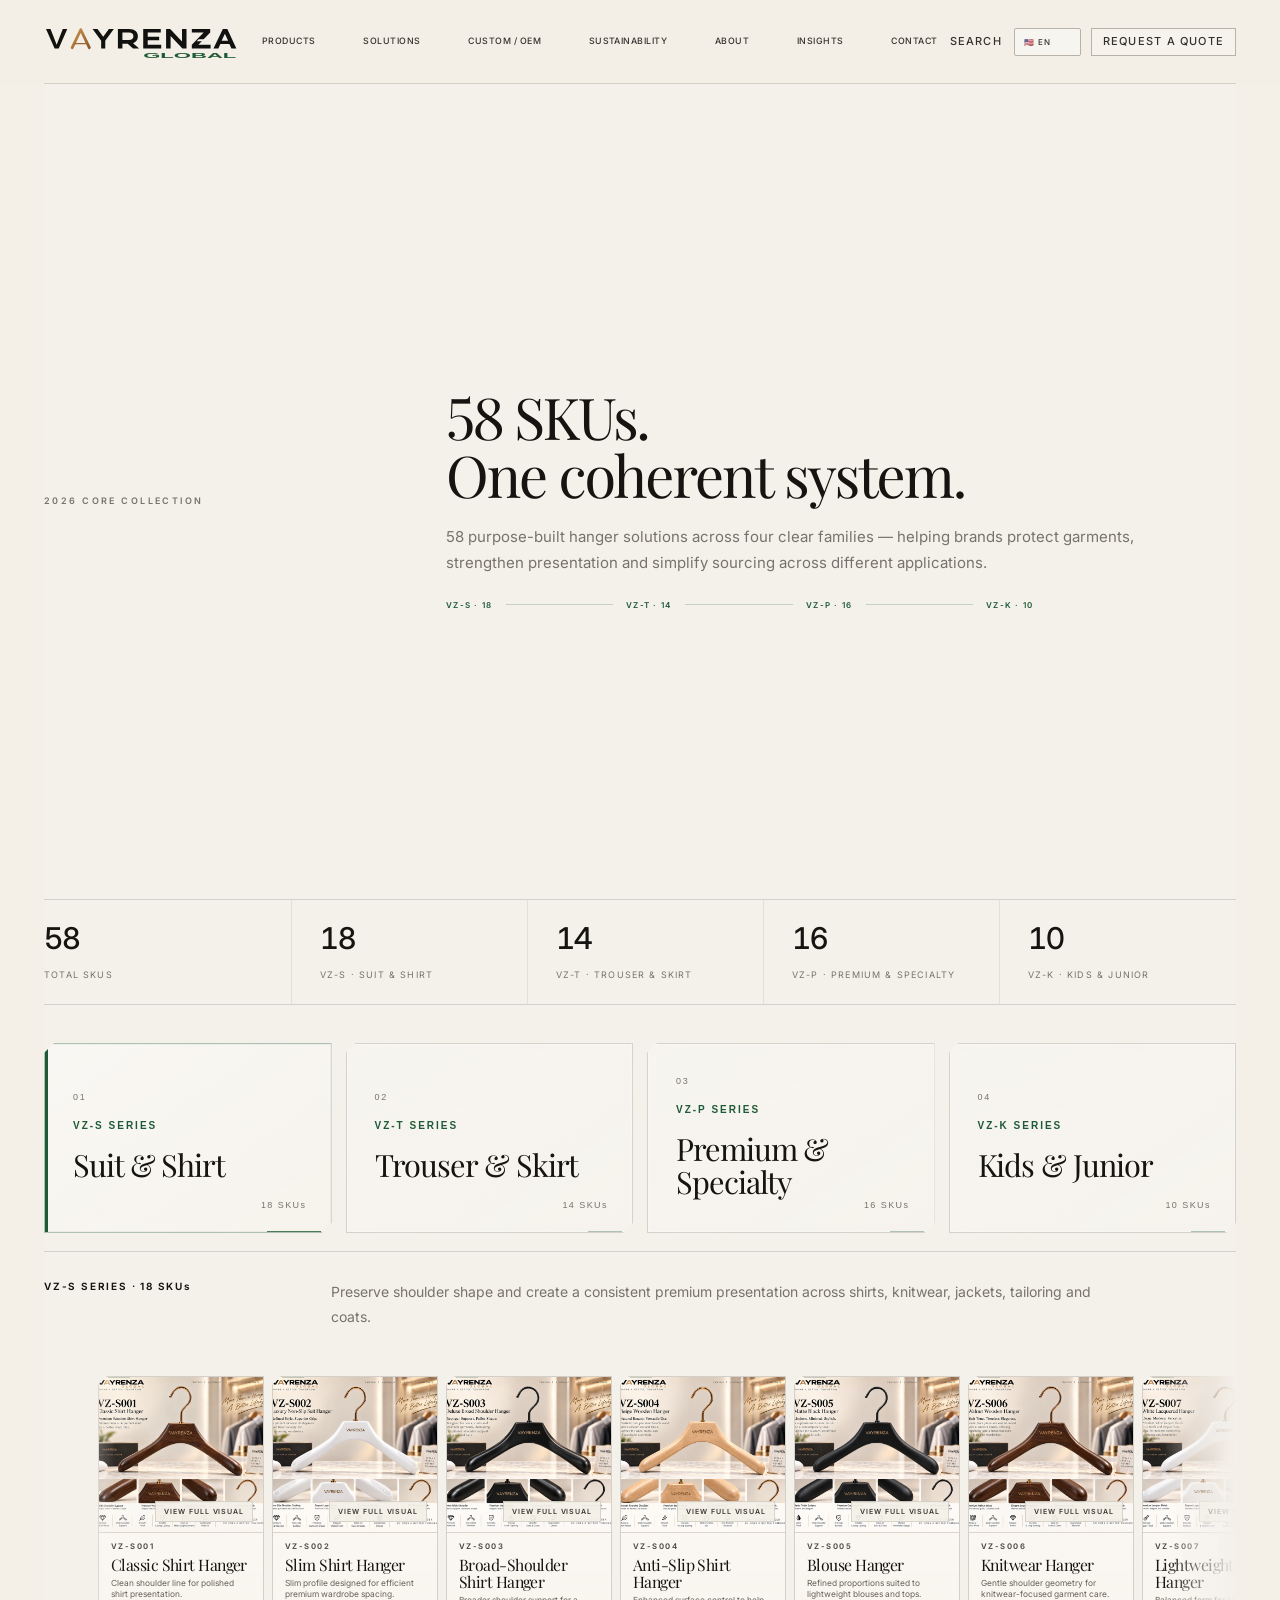
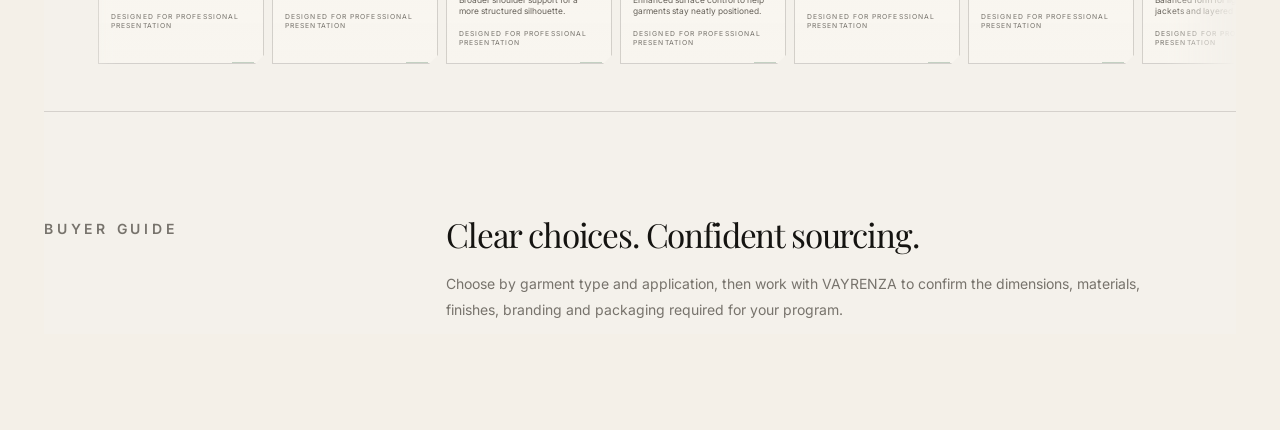
==== commit fae1c631: "Consolidate product page on canonical 58-SKU architecture" ====
--- a/products-preview.html
+++ b/products-preview.html
@@ -1,77 +1,34 @@
 <!doctype html>
-<html lang="en">
+<html lang="en" class="vz-i18n-pending">
 <head>
 <meta charset="utf-8">
 <meta name="viewport" content="width=device-width, initial-scale=1">
 <meta name="robots" content="noindex,nofollow,noarchive,nosnippet">
-<script>
-(() => {
-  const supported=['en','es','fr','de','zh-CN','ja','ko'];
-  const q=new URLSearchParams(location.search).get('lang');
-  const stored=localStorage.getItem('vayrenza-language');
-  const lang=supported.includes(q)?q:(supported.includes(stored)?stored:'en');
-  document.documentElement.lang=lang;
-  document.documentElement.classList.add('vz-i18n-pending');
-  window.__VZ_INITIAL_LANG__=lang;
-})();
-</script>
 <title>VAYRENZA GLOBAL — 2026 Product Collection</title>
 <link rel="stylesheet" href="style.css">
 <link rel="stylesheet" href="theme.css">
+<link rel="stylesheet" href="product-motion-refine.css">
 <style>
-html.vz-i18n-pending body{visibility:hidden}
-:root{--ink:#151411;--muted:#77736c;--paper:#f4f0e8;--paper-soft:#f8f5ef;--line:rgba(21,20,17,.14);--line-soft:rgba(21,20,17,.08);--green:#1F5A36}
-*{box-sizing:border-box}html{background:var(--paper);scroll-behavior:smooth}body{margin:0;background:var(--paper);color:var(--ink);font-family:Inter,Arial,sans-serif;-webkit-font-smoothing:antialiased}.shell{max-width:1480px;margin:0 auto;padding:0 72px 96px}
-.top{min-height:84px;display:grid;grid-template-columns:auto 1fr auto;align-items:center;gap:32px;border-bottom:1px solid #d5cfc4;background:#F3EFE7;position:sticky;top:0;z-index:100;box-shadow:0 0 0 100vmax #F3EFE7;clip-path:inset(0 -100vmax)}
-.brand{display:block;width:222px;min-width:222px;height:48px;background:url('vayrenza-logo.svg') left center/contain no-repeat;font-size:0;color:transparent;overflow:hidden}.brand span{display:none}
-.preview-nav{display:flex;align-items:center;justify-content:flex-start;gap:25px;margin-left:34px;min-width:0}.preview-nav a{position:relative;color:#34322e;text-decoration:none;white-space:nowrap;font:500 11px/1.2 Inter,Arial,sans-serif;letter-spacing:.11em}.preview-nav a::after{content:"";position:absolute;left:0;bottom:-7px;width:0;height:1px;background:var(--ink);transition:width .28s ease}.preview-nav a:hover::after,.preview-nav a.active::after{width:100%}
-.tools{display:flex;align-items:center;gap:14px;justify-self:end}.status{font:500 8px/1.2 Inter,Arial,sans-serif;letter-spacing:.12em;text-transform:uppercase;color:var(--muted);white-space:nowrap}select{appearance:none;-webkit-appearance:none;height:28px;min-width:58px;border:1px solid #b8b2a8;border-radius:2px;background:rgba(255,255,255,.34);padding:0 24px 0 9px;font:500 8px/1 Inter,Arial,sans-serif;letter-spacing:.12em;color:#34322e;outline:none}
-.hero{display:grid;grid-template-columns:minmax(180px,.55fr) minmax(0,1.45fr);column-gap:8vw;padding:112px 0 94px;border-bottom:1px solid var(--line)}.hero .eyebrow{padding-top:12px;max-width:220px}.eyebrow{font-size:9px;letter-spacing:.27em;text-transform:uppercase;margin:0;color:var(--muted);line-height:1.75}.hero-copy{max-width:900px}.hero h1,.series-title,.product-card h3,.note h2{font-family:"Playfair Display",Georgia,serif;font-weight:400;letter-spacing:-.035em}.hero h1{font-size:clamp(44px,4.5vw,64px);line-height:1.01;margin:0 0 30px;max-width:860px}.hero p.intro{margin:0;max-width:650px;font-size:15px;line-height:1.85;color:var(--muted)}
-.summary{display:grid;grid-template-columns:1.05fr repeat(3,1fr);margin:0 0 72px;border-bottom:1px solid var(--line)}.summary div{padding:24px 28px 22px 0;border-right:1px solid var(--line-soft)}.summary div:not(:first-child){padding-left:28px}.summary div:last-child{border-right:0}.summary strong{display:block;font:500 30px/1 Inter,Arial,sans-serif;letter-spacing:-.055em;margin-bottom:8px}.summary span{font-size:9px;letter-spacing:.13em;text-transform:uppercase;color:var(--muted)}
-#collections{margin-bottom:82px}.series-tabs{display:grid;grid-template-columns:repeat(3,minmax(0,1fr));gap:14px;margin-bottom:18px}.series-tab{position:relative;min-height:190px;padding:28px 28px 30px;border:1px solid var(--line);background:rgba(255,255,255,.14);text-align:left;color:inherit;cursor:pointer;overflow:hidden;transition:background .32s ease,border-color .32s ease,transform .32s ease}.series-tab::before{content:"";position:absolute;inset:0 auto 0 0;width:3px;background:var(--green);transform:scaleY(0);transform-origin:top;transition:transform .32s ease}.series-tab:hover{background:rgba(255,255,255,.32)}.series-tab[aria-selected="true"]{background:rgba(255,255,255,.46);border-color:rgba(31,90,54,.24)}.series-tab[aria-selected="true"]::before{transform:scaleY(1)}.series-index{font-size:9px;letter-spacing:.19em;color:var(--muted);margin-bottom:18px}.series-code{font-size:10px;letter-spacing:.2em;font-weight:650;text-transform:uppercase;color:var(--green);margin-bottom:18px}.series-title{font-size:clamp(28px,2.4vw,38px);line-height:1.06;margin:0}.series-count{position:absolute;right:24px;bottom:22px;font-size:9px;letter-spacing:.16em;color:var(--muted)}
-.series-stage{position:relative;border-top:1px solid var(--line);border-bottom:1px solid var(--line);padding:28px 0 26px;overflow:hidden;perspective:1400px}.series-stage-head{display:grid;grid-template-columns:minmax(180px,.42fr) minmax(0,1.58fr);gap:46px;align-items:start;margin-bottom:26px}.series-description{margin:0;color:var(--muted);font-size:14px;line-height:1.75;max-width:760px}.series-label{font-size:10px;letter-spacing:.18em;font-weight:650;color:var(--ink)}
-.product-rail{display:grid;grid-auto-flow:column;grid-auto-columns:minmax(220px,280px);gap:14px;overflow-x:auto;overflow-y:hidden;padding:3px 2px 14px 0;scroll-snap-type:x proximity;scrollbar-width:thin;transform-origin:left center;animation:unfold .58s cubic-bezier(.2,.75,.2,1) both}.product-card{scroll-snap-align:start;min-height:190px;padding:22px;border:1px solid var(--line);background:rgba(255,255,255,.22);display:flex;flex-direction:column;transition:transform .28s ease,background .28s ease,border-color .28s ease}.product-card:hover{background:rgba(255,255,255,.48);border-color:rgba(31,90,54,.22)}.sku{font-size:9px;letter-spacing:.18em;font-weight:650;color:#4e4b45;margin-bottom:10px}.product-card h3{font-size:20px;line-height:1.1;margin:0;max-width:250px}.state{margin-top:auto;padding-top:22px;font-size:8px;letter-spacing:.15em;text-transform:uppercase;color:var(--muted)}
-.product-card.has-image{padding:0;overflow:hidden;height:392px;min-height:392px;background:#f8f5ef}.product-visual{position:relative;height:220px;overflow:hidden;background:#ece7df;cursor:zoom-in;border-bottom:1px solid var(--line-soft)}.product-visual img{width:100%;height:100%;display:block;object-fit:cover;object-position:center 22%;transform:scale(1.01);transition:transform .5s cubic-bezier(.18,.72,.16,1),filter .4s ease}.product-card.has-image:hover .product-visual img{transform:scale(1.045)}.product-info{display:flex;flex:1;flex-direction:column;padding:14px 18px 14px}.product-benefit{margin:8px 0 0;color:#666159;font-size:10.5px;line-height:1.45}.product-benefit::before{content:"";display:inline-block;width:14px;height:1px;background:var(--green);vertical-align:middle;margin:0 7px 3px 0}.product-card.has-image .state{margin-top:10px;padding-top:0}.view-full{position:absolute;right:10px;bottom:10px;padding:6px 8px;background:rgba(244,240,232,.92);border:1px solid rgba(21,20,17,.13);font:600 7px/1 Inter,Arial,sans-serif;letter-spacing:.13em;text-transform:uppercase;color:#3a3833;backdrop-filter:blur(4px)}
-.image-modal{position:fixed;inset:0;z-index:999;background:rgba(17,16,14,.86);display:none;align-items:center;justify-content:center;padding:34px}.image-modal.open{display:flex}.image-modal img{max-width:min(980px,92vw);max-height:88vh;object-fit:contain;box-shadow:0 26px 80px rgba(0,0,0,.35)}.modal-close{position:fixed;top:22px;right:24px;width:42px;height:42px;border:1px solid rgba(255,255,255,.35);background:rgba(0,0,0,.25);color:#fff;font-size:24px;line-height:1;cursor:pointer}.modal-caption{position:fixed;left:50%;bottom:18px;transform:translateX(-50%);font:500 9px/1.2 Inter,Arial,sans-serif;letter-spacing:.12em;color:#eee8df;text-transform:uppercase;white-space:nowrap}
-@keyframes unfold{0%{opacity:0;transform:rotateY(-16deg) scaleX(.84);filter:blur(2px)}100%{opacity:1;transform:rotateY(0) scaleX(1);filter:blur(0)}}
-.note{display:grid;grid-template-columns:minmax(190px,.55fr) minmax(0,1.45fr);column-gap:8vw;align-items:start;padding:22px 0 12px}.note-copy{max-width:780px}.note h2{font-size:clamp(30px,2.6vw,38px);line-height:1.1;margin:0 0 18px}.note p{font-size:14px;line-height:1.85;color:var(--muted);margin:0;max-width:700px}
-html[lang="zh-CN"] body{font-family:"Source Han Serif SC","Noto Serif CJK SC","Songti SC",serif}html[lang="zh-CN"] .top,html[lang="zh-CN"] .series-tab,html[lang="zh-CN"] .series-label,html[lang="zh-CN"] .sku,html[lang="zh-CN"] .state,html[lang="zh-CN"] select{font-family:"Source Han Sans SC","Noto Sans CJK SC","PingFang SC",sans-serif}html[lang="zh-CN"] .series-title,html[lang="zh-CN"] .product-card h3,html[lang="zh-CN"] .note h2{font-family:"Source Han Sans SC","Noto Sans CJK SC","PingFang SC",sans-serif;letter-spacing:-.02em}
-@media(max-width:1280px){.shell{padding-left:44px;padding-right:44px}.brand{width:206px;min-width:206px;height:45px}.preview-nav{gap:14px;margin-left:20px}.preview-nav a{font-size:9px;letter-spacing:.07em}.status{display:none}}
-@media(max-width:1000px){.top{grid-template-columns:auto auto;min-height:96px;padding-top:10px}.preview-nav{grid-column:1/-1;grid-row:2;margin-left:0;gap:14px;overflow-x:auto;padding-bottom:13px}.tools{grid-column:2;grid-row:1}.brand{width:190px;min-width:190px;height:42px}.hero,.series-stage-head,.note{grid-template-columns:1fr;gap:24px}.hero{padding:82px 0 72px}.series-tabs{grid-template-columns:repeat(3,minmax(210px,1fr));overflow-x:auto}.summary{margin-bottom:56px}}
-@media(max-width:720px){.shell{padding:0 22px 64px}.brand{width:174px;min-width:174px;height:39px}.hero{padding:62px 0 56px}.hero h1{font-size:38px}.summary{grid-template-columns:1fr 1fr}.summary div:nth-child(2){border-right:0}.summary div:nth-child(-n+2){border-bottom:1px solid var(--line-soft)}.series-tabs{grid-template-columns:repeat(3,240px)}.series-tab{min-height:170px;padding:24px}.product-rail{grid-auto-columns:minmax(240px,78vw)}.product-card.has-image{height:370px;min-height:370px}.product-visual{height:205px}.note h2{font-size:30px}.image-modal{padding:18px}}
-@media(prefers-reduced-motion:reduce){*{animation-duration:.01ms!important;transition-duration:.01ms!important}}
+html.vz-i18n-pending body{visibility:hidden}:root{--ink:#151411;--muted:#77736c;--paper:#f4f0e8;--line:rgba(21,20,17,.14);--line-soft:rgba(21,20,17,.08);--green:#1F5A36}*{box-sizing:border-box}html{background:var(--paper);scroll-behavior:smooth}body{margin:0;background:var(--paper);color:var(--ink);font-family:Inter,Arial,sans-serif;-webkit-font-smoothing:antialiased}.shell{max-width:1480px;margin:0 auto;padding:0 72px 96px}.top{min-height:84px;display:grid;grid-template-columns:auto 1fr auto;align-items:center;gap:32px;border-bottom:1px solid #d5cfc4;background:#F3EFE7;position:sticky;top:0;z-index:100;box-shadow:0 0 0 100vmax #F3EFE7;clip-path:inset(0 -100vmax)}.brand{display:block;width:222px;min-width:222px;height:48px;background:url('vayrenza-logo.svg') left center/contain no-repeat;font-size:0;color:transparent}.brand span{display:none}.preview-nav{display:flex;align-items:center;gap:25px;margin-left:34px;min-width:0}.preview-nav a{position:relative;color:#34322e;text-decoration:none;white-space:nowrap;font:500 11px/1.2 Inter,Arial,sans-serif;letter-spacing:.11em}.preview-nav a::after{content:"";position:absolute;left:0;bottom:-7px;width:0;height:1px;background:var(--ink);transition:width .28s ease}.preview-nav a:hover::after,.preview-nav a.active::after{width:100%}.tools{display:flex;align-items:center;gap:10px;justify-self:end;white-space:nowrap}.status{font:500 8px/1.2 Inter,Arial,sans-serif;letter-spacing:.12em;text-transform:uppercase;color:var(--muted);white-space:nowrap}select{appearance:none;-webkit-appearance:none;height:28px;min-width:58px;border:1px solid #b8b2a8;border-radius:2px;background:rgba(255,255,255,.34);padding:0 24px 0 9px;font:500 8px/1 Inter,Arial,sans-serif;letter-spacing:.12em;color:#34322e}.product-search-link,.product-quote-link{display:inline-flex;align-items:center;justify-content:center;text-decoration:none;color:#34322e;border:0;background:transparent;cursor:pointer;white-space:nowrap;font:500 11px/1.2 Inter,Arial,sans-serif;letter-spacing:.11em;text-transform:uppercase;padding:8px 2px}.product-quote-link{min-height:28px;padding:0 11px;border:1px solid #b8b2a8;background:rgba(255,255,255,.22)}.product-search-link:hover,.product-quote-link:hover{color:var(--green)}.hero{display:grid;grid-template-columns:minmax(180px,.55fr) minmax(0,1.45fr);column-gap:8vw;padding:68px 0 54px;border-bottom:1px solid var(--line);align-items:center}.eyebrow{font-size:9px;letter-spacing:.27em;text-transform:uppercase;margin:0;color:var(--muted);line-height:1.75}.hero .eyebrow{padding-top:5px;max-width:220px}.hero-copy{max-width:900px}.hero h1,.series-title,.product-card h3,.note h2{font-family:"Playfair Display",Georgia,serif;font-weight:400;letter-spacing:-.035em}.hero h1{font-size:clamp(44px,4.5vw,64px);line-height:1.01;margin:0 0 20px;max-width:860px}.hero p.intro{margin:0;max-width:720px;font-size:15px;line-height:1.72;color:var(--muted)}.architecture-line{display:flex;align-items:center;gap:0;margin-top:25px;max-width:720px}.architecture-line span{display:flex;align-items:center;flex:1;white-space:nowrap;font:600 8px/1 Inter,Arial,sans-serif;letter-spacing:.16em;color:var(--green)}.architecture-line span:not(:last-child)::after{content:"";height:1px;flex:1;margin:0 13px;background:rgba(31,90,54,.22)}.summary{display:grid;grid-template-columns:1.05fr repeat(4,1fr);margin:0 0 38px;border-bottom:1px solid var(--line)}.summary div{padding:24px 28px 22px 0;border-right:1px solid var(--line-soft)}.summary div:not(:first-child){padding-left:28px}.summary div:last-child{border-right:0}.summary strong{display:block;font:500 30px/1 Inter,Arial,sans-serif;letter-spacing:-.055em;margin-bottom:8px}.summary span{font-size:9px;letter-spacing:.13em;text-transform:uppercase;color:var(--muted)}#collections{margin-bottom:82px}.series-tabs{display:grid;grid-template-columns:repeat(4,minmax(0,1fr));gap:14px;margin-bottom:18px}.series-tab{position:relative;min-height:190px;padding:28px 28px 30px;border:1px solid var(--line);background:rgba(255,255,255,.14);text-align:left;color:inherit;cursor:pointer;overflow:hidden;transition:background .32s ease,border-color .32s ease,transform .32s ease}.series-tab::before{content:"";position:absolute;inset:0 auto 0 0;width:3px;background:var(--green);transform:scaleY(0);transform-origin:top;transition:transform .32s ease}.series-tab:hover{background:rgba(255,255,255,.32)}.series-tab[aria-selected="true"]::before{transform:scaleY(1)}.series-index{font-size:9px;letter-spacing:.19em;color:var(--muted);margin-bottom:18px}.series-code{font-size:10px;letter-spacing:.2em;font-weight:650;text-transform:uppercase;color:var(--green);margin-bottom:18px}.series-title{font-size:clamp(28px,2.4vw,38px);line-height:1.06;margin:0}.series-count{position:absolute;right:24px;bottom:22px;font-size:9px;letter-spacing:.16em;color:var(--muted)}.series-stage{position:relative;border-top:1px solid var(--line);border-bottom:1px solid var(--line);padding:28px 0 26px;overflow:hidden;perspective:1750px}.series-stage-head{display:grid;grid-template-columns:minmax(180px,.42fr) minmax(0,1.58fr);gap:46px;align-items:start;margin-bottom:26px}.series-description{margin:0;color:var(--muted);font-size:14px;line-height:1.75;max-width:760px}.series-label{font-size:10px;letter-spacing:.18em;font-weight:650;color:var(--ink)}.product-rail{display:grid;grid-auto-flow:column;overflow-x:auto;overflow-y:hidden;scroll-snap-type:x proximity;scrollbar-width:thin;transform-origin:left center}.product-card{scroll-snap-align:start;padding:22px;display:flex;flex-direction:column}.product-card.has-image{padding:0;background:#f8f5ef}.product-visual{position:relative;overflow:hidden;background:#ece7df;cursor:zoom-in;border-bottom:1px solid var(--line-soft)}.product-visual img{width:100%;height:100%;display:block;object-fit:cover;object-position:center 22%;transform:scale(1.01);transition:transform .5s cubic-bezier(.18,.72,.16,1)}.product-card.has-image:hover .product-visual img{transform:scale(1.045)}.product-info{display:flex;flex:1;flex-direction:column}.product-benefit{color:#666159}.state{margin-top:auto;font-size:8px;letter-spacing:.15em;text-transform:uppercase;color:var(--muted)}.view-full{position:absolute;right:10px;bottom:10px;padding:6px 8px;background:rgba(244,240,232,.92);border:1px solid rgba(21,20,17,.13);font:600 7px/1 Inter,Arial,sans-serif;letter-spacing:.13em;text-transform:uppercase;color:#3a3833}.sku{font-size:9px;letter-spacing:.18em;font-weight:650;color:#4e4b45}.product-card h3{margin:0}.image-modal{position:fixed;inset:0;z-index:999;background:rgba(17,16,14,.86);display:none;align-items:center;justify-content:center;padding:34px}.image-modal.open{display:flex}.image-modal img{max-width:min(980px,92vw);max-height:88vh;object-fit:contain;box-shadow:0 26px 80px rgba(0,0,0,.35)}.modal-close{position:fixed;top:22px;right:24px;width:42px;height:42px;border:1px solid rgba(255,255,255,.35);background:rgba(0,0,0,.25);color:#fff;font-size:24px;cursor:pointer}.modal-caption{position:fixed;left:50%;bottom:18px;transform:translateX(-50%);font:500 9px/1.2 Inter,Arial,sans-serif;letter-spacing:.12em;color:#eee8df;text-transform:uppercase;white-space:nowrap}.note{display:grid;grid-template-columns:minmax(190px,.55fr) minmax(0,1.45fr);column-gap:8vw;align-items:start;padding:22px 0 12px}.note-copy{max-width:780px}.note h2{font-size:clamp(30px,2.6vw,38px);line-height:1.1;margin:0 0 18px}.note p{font-size:14px;line-height:1.85;color:var(--muted);margin:0;max-width:700px}.product-search-overlay{position:fixed;inset:0;z-index:1000;display:none;background:rgba(20,19,17,.72);backdrop-filter:blur(8px);padding:92px 28px 28px}.product-search-overlay.open{display:block}.product-search-panel{max-width:980px;margin:0 auto;background:#f4f0e8;border:1px solid rgba(21,20,17,.15);box-shadow:0 28px 80px rgba(0,0,0,.22);max-height:calc(100vh - 120px);overflow:auto}.product-search-head{display:grid;grid-template-columns:auto 1fr auto;gap:18px;align-items:center;padding:22px 24px;border-bottom:1px solid rgba(21,20,17,.12)}.product-search-title{font:650 9px/1 Inter,Arial,sans-serif;letter-spacing:.16em}.product-search-input{width:100%;border:0;border-bottom:1px solid rgba(21,20,17,.25);background:transparent;padding:8px 0;font:400 20px/1.25 "Playfair Display",Georgia,serif;outline:none}.product-search-close{border:0;background:transparent;cursor:pointer;font:600 8px/1 Inter,Arial,sans-serif;letter-spacing:.13em}.product-search-meta{padding:12px 24px;color:var(--muted);font:500 8px/1.2 Inter,Arial,sans-serif;letter-spacing:.12em;border-bottom:1px solid rgba(21,20,17,.08)}.product-search-results{padding:4px 24px 22px}.product-search-result{display:grid;grid-template-columns:110px 1fr auto;gap:18px;align-items:center;padding:15px 0;border-bottom:1px solid rgba(21,20,17,.08);color:var(--ink);text-decoration:none}.r-sku{font:650 9px/1 Inter,Arial,sans-serif;letter-spacing:.14em}.r-name{font:400 18px/1.2 "Playfair Display",Georgia,serif}.r-series{font:600 8px/1 Inter,Arial,sans-serif;letter-spacing:.12em;color:var(--muted)}.product-search-empty{padding:28px 0;color:var(--muted);font-size:13px}html[lang="zh-CN"] body{font-family:"Source Han Serif SC","Noto Serif CJK SC","Songti SC",serif}html[lang="zh-CN"] .top,html[lang="zh-CN"] .series-tab,html[lang="zh-CN"] .series-label,html[lang="zh-CN"] .sku,html[lang="zh-CN"] .state,html[lang="zh-CN"] select{font-family:"Source Han Sans SC","Noto Sans CJK SC","PingFang SC",sans-serif}@media(max-width:1280px){.shell{padding-left:44px;padding-right:44px}.brand{width:206px;min-width:206px;height:45px}.preview-nav{gap:14px;margin-left:20px}.preview-nav a{font-size:9px}.status{display:none}}@media(max-width:1000px){.top{grid-template-columns:auto auto;min-height:96px;padding-top:10px}.preview-nav{grid-column:1/-1;grid-row:2;margin-left:0;overflow-x:auto;padding-bottom:13px}.tools{grid-column:2;grid-row:1}.brand{width:190px;min-width:190px;height:42px}.hero,.series-stage-head,.note{grid-template-columns:1fr;gap:24px}.series-tabs{grid-template-columns:repeat(4,minmax(210px,1fr));overflow-x:auto}}@media(max-width:720px){.shell{padding:0 22px 64px}.brand{width:174px;min-width:174px;height:39px}.hero{padding:46px 0 42px}.hero h1{font-size:38px}.summary{grid-template-columns:1fr 1fr}.summary div:nth-child(even){border-right:0}.series-tabs{grid-template-columns:repeat(4,240px)}.architecture-line{overflow-x:auto;gap:18px}.architecture-line span{flex:0 0 auto}.architecture-line span::after{display:none!important}.product-search-head{grid-template-columns:1fr auto}.product-search-title{grid-column:1/-1}.product-search-result{grid-template-columns:80px 1fr}.r-series{display:none}}
 </style>
 </head>
-<body><div class="shell">
-<header class="top"><a class="brand" href="index.html" aria-label="VAYRENZA GLOBAL home"><span>VAYRENZA GLOBAL</span></a><nav class="preview-nav" aria-label="Primary navigation"><a class="active" href="products-preview.html" data-nav="0">PRODUCTS</a><a href="index.html#solutions" data-nav="1">SOLUTIONS</a><a href="index.html#custom" data-nav="2">CUSTOM / OEM</a><a href="index.html#sustainability" data-nav="3">SUSTAINABILITY</a><a href="index.html#about" data-nav="4">ABOUT</a><a href="index.html#insights" data-nav="5">INSIGHTS</a><a href="index.html#contact" data-nav="6">CONTACT</a></nav><div class="tools"><span class="status" data-t="status"></span><select id="lang" aria-label="Language"><option value="en">🇺🇸 EN</option><option value="es">🇪🇸 ES</option><option value="fr">🇫🇷 FR</option><option value="de">🇩🇪 DE</option><option value="zh-CN">🇨🇳 中文</option><option value="ja">🇯🇵 JA</option><option value="ko">🇰🇷 KO</option></select></div></header>
-<main><section class="hero"><p class="eyebrow" data-t="eyebrow"></p><div class="hero-copy"><h1 data-t="headline"></h1><p class="intro" data-t="intro"></p></div></section><section class="summary"><div><strong>48</strong><span data-t="total"></span></div><div><strong>18</strong><span data-t="sumS"></span></div><div><strong>14</strong><span data-t="sumT"></span></div><div><strong>16</strong><span data-t="sumP"></span></div></section><div id="collections"></div><section class="note"><p class="eyebrow" data-t="rule"></p><div class="note-copy"><h2 data-t="ruleTitle"></h2><p data-t="ruleBody"></p></div></section></main></div>
+<body>
+<div class="shell">
+<header class="top">
+<a class="brand" href="index.html" aria-label="VAYRENZA GLOBAL home"><span>VAYRENZA GLOBAL</span></a>
+<nav class="preview-nav" aria-label="Primary navigation"><a class="active" href="products-preview.html" data-nav="0">PRODUCTS</a><a href="index.html#solutions" data-nav="1">SOLUTIONS</a><a href="index.html#custom" data-nav="2">CUSTOM / OEM</a><a href="index.html#sustainability" data-nav="3">SUSTAINABILITY</a><a href="index.html#about" data-nav="4">ABOUT</a><a href="index.html#insights" data-nav="5">INSIGHTS</a><a href="index.html#contact" data-nav="6">CONTACT</a></nav>
+<div class="tools"><span class="status"></span><select id="lang" aria-label="Language"><option value="en">🇺🇸 EN</option><option value="es">🇪🇸 ES</option><option value="fr">🇫🇷 FR</option><option value="de">🇩🇪 DE</option><option value="zh-CN">🇨🇳 中文</option><option value="ja">🇯🇵 JA</option><option value="ko">🇰🇷 KO</option></select></div>
+</header>
+<main>
+<section class="hero"><p class="eyebrow" data-t="eyebrow"></p><div class="hero-copy"><h1 data-t="headline"></h1><p class="intro" data-t="intro"></p><div class="architecture-line" aria-label="Product series architecture"></div></div></section>
+<section class="summary"></section>
+<div id="collections"></div>
+<section class="note"><p class="eyebrow" data-t="rule"></p><div class="note-copy"><h2 data-t="ruleTitle"></h2><p data-t="ruleBody"></p></div></section>
+</main>
+</div>
 <div class="image-modal" id="image-modal" role="dialog" aria-modal="true" aria-label="Product image preview"><button class="modal-close" id="modal-close" aria-label="Close">×</button><img id="modal-image" alt=""><div class="modal-caption" id="modal-caption"></div></div>
-<script>
-const products={
-S:{count:18,en:['Classic Shirt Hanger','Slim Shirt Hanger','Broad-Shoulder Shirt Hanger','Anti-Slip Shirt Hanger','Blouse Hanger','Knitwear Hanger','Lightweight Jacket Hanger','Tailored Jacket Hanger','Classic Suit Hanger','Wide-Shoulder Suit Hanger','Suit Hanger with Trouser Bar','Jacket Hanger with Trouser Bar','Heavy Jacket Hanger','Coat Hanger','Overcoat Hanger','Garment Presentation Hanger','Compact Retail Hanger','Signature Shoulder Hanger'],es:['Percha clásica para camisa','Percha fina para camisa','Percha para camisa de hombro ancho','Percha antideslizante para camisa','Percha para blusa','Percha para prendas de punto','Percha para chaqueta ligera','Percha para chaqueta de sastrería','Percha clásica para traje','Percha para traje de hombro ancho','Percha para traje con barra de pantalón','Percha para chaqueta con barra de pantalón','Percha para chaqueta pesada','Percha para abrigo','Percha para abrigo largo','Percha de presentación de prendas','Percha compacta para retail','Percha de hombro Signature'],fr:['Cintre chemise classique','Cintre chemise fin','Cintre chemise épaules larges','Cintre chemise antidérapant','Cintre chemisier','Cintre maille','Cintre veste légère','Cintre veste tailleur','Cintre costume classique','Cintre costume épaules larges','Cintre costume avec barre pantalon','Cintre veste avec barre pantalon','Cintre veste lourde','Cintre manteau','Cintre pardessus','Cintre de présentation','Cintre retail compact','Cintre épaule Signature'],de:['Klassischer Hemdenbügel','Schmaler Hemdenbügel','Hemdenbügel mit breiter Schulter','Rutschfester Hemdenbügel','Blusenbügel','Strickwarenbügel','Bügel für leichte Jacken','Bügel für Sakko','Klassischer Anzugbügel','Anzugbügel mit breiter Schulter','Anzugbügel mit Hosensteg','Jackenbügel mit Hosensteg','Bügel für schwere Jacken','Mantelbügel','Bügel für lange Mäntel','Präsentationsbügel','Kompakter Retail-Bügel','Signature-Schulterbügel'],zh:['经典衬衫衣架','纤薄衬衫衣架','宽肩衬衫衣架','防滑衬衫衣架','女式上衣衣架','针织衫衣架','轻型夹克衣架','精裁夹克衣架','经典西装衣架','宽肩西装衣架','带裤杆西装衣架','带裤杆夹克衣架','重型夹克衣架','大衣衣架','长大衣衣架','服装陈列衣架','紧凑型零售衣架','标志性肩型衣架']},
-T:{count:14,en:['Straight Trouser Bar Hanger','Non-Slip Trouser Bar Hanger','Clamp-Bar Trouser Hanger','Open-Bar Trouser Hanger','Double-Bar Trouser Hanger','Classic Two-Clip Trouser Hanger','Adjustable Two-Clip Trouser Hanger','Wide-Grip Trouser Hanger','Classic Skirt Hanger','Adjustable Skirt Hanger','Delicate-Fabric Clip Hanger','Heavy-Duty Bottom Hanger','Compact Bottom Hanger','Coordinated Suit-Bottom Hanger'],es:['Percha de pantalón con barra recta','Percha de pantalón con barra antideslizante','Percha de pantalón con barra de presión','Percha de pantalón con barra abierta','Percha de pantalón con doble barra','Percha clásica de pantalón con dos pinzas','Percha ajustable de pantalón con dos pinzas','Percha de pantalón de agarre ancho','Percha clásica para falda','Percha ajustable para falda','Percha con pinzas para tejidos delicados','Percha reforzada para prendas inferiores','Percha compacta para prendas inferiores','Percha coordinada para pantalón de traje'],fr:['Cintre pantalon à barre droite','Cintre pantalon à barre antidérapante','Cintre pantalon à barre de serrage','Cintre pantalon à barre ouverte','Cintre pantalon à double barre','Cintre pantalon classique à deux pinces','Cintre pantalon réglable à deux pinces','Cintre pantalon à prise large','Cintre jupe classique','Cintre jupe réglable','Cintre à pinces pour tissus délicats','Cintre renforcé pour bas','Cintre compact pour bas','Cintre coordonné pour bas de costume'],de:['Hosenbügel mit geradem Steg','Rutschfester Hosenbügel','Hosenbügel mit Klemmsteg','Hosenbügel mit offenem Steg','Hosenbügel mit Doppelsteg','Klassischer Hosenbügel mit zwei Clips','Verstellbarer Hosenbügel mit zwei Clips','Hosenbügel mit breitem Griff','Klassischer Rockbügel','Verstellbarer Rockbügel','Clipbügel für empfindliche Stoffe','Robuster Unterteilbügel','Kompakter Unterteilbügel','Abgestimmter Anzug-Unterteilbügel'],zh:['直杆裤架','防滑裤杆衣架','夹杆式裤架','开放式裤杆衣架','双杆裤架','经典双夹裤架','可调双夹裤架','宽夹持裤架','经典半裙衣架','可调半裙衣架','精细面料夹式衣架','重型下装衣架','紧凑型下装衣架','西装配套下装衣架']},
-P:{count:16,en:['Luxury Wood Hanger','Premium Lacquer Hanger','Fabric-Covered Hanger','Velvet-Finish Hanger','Acrylic Display Hanger','Bridal & Gown Hanger','Lingerie & Delicates Hanger','Scarf & Accessory Hanger',"Children's Premium Hanger",'Anti-Theft Hotel Hanger','Hotel Open-Hook Hanger','Hotel Closed-Ring Hanger','Robe & Spa Hanger','Uniform & Professional Hanger','Sustainable-Material Hanger','Bespoke Signature Hanger'],es:['Percha de madera de lujo','Percha lacada premium','Percha revestida de tela','Percha con acabado aterciopelado','Percha expositora de acrílico','Percha para novia y vestido','Percha para lencería y prendas delicadas','Percha para bufandas y accesorios','Percha premium infantil','Percha antirrobo para hotel','Percha de hotel con gancho abierto','Percha de hotel con anillo cerrado','Percha para albornoz y spa','Percha para uniforme profesional','Percha de material sostenible','Percha Signature a medida'],fr:['Cintre bois luxe','Cintre laqué premium','Cintre recouvert de tissu','Cintre finition velours','Cintre de présentation acrylique','Cintre mariée et robe','Cintre lingerie et délicats','Cintre écharpes et accessoires','Cintre premium enfant','Cintre hôtel antivol','Cintre hôtel à crochet ouvert','Cintre hôtel à anneau fermé','Cintre peignoir et spa','Cintre uniforme professionnel','Cintre en matériau durable','Cintre Signature sur mesure'],de:['Luxus-Holzbügel','Premium-Lackbügel','Stoffbezogener Bügel','Bügel mit Samtfinish','Acryl-Präsentationsbügel','Braut- und Abendkleiderbügel','Bügel für Dessous und Feines','Schal- und Accessoirebügel','Premium-Kinderbügel','Diebstahlsicherer Hotelbügel','Hotelbügel mit offenem Haken','Hotelbügel mit geschlossenem Ring','Bademantel- und Spa-Bügel','Uniform- und Berufskleiderbügel','Bügel aus nachhaltigem Material','Maßgefertigter Signature-Bügel'],zh:['奢华木质衣架','高端烤漆衣架','包布衣架','植绒饰面衣架','亚克力陈列衣架','婚纱与礼服衣架','内衣与精细服饰衣架','围巾与配饰衣架','儿童高端衣架','酒店防盗衣架','酒店开放式挂钩衣架','酒店闭环式衣架','浴袍与水疗衣架','制服与专业衣架','可持续材料衣架','高端专属定制衣架']}}
-const sBenefits=['Clean shoulder line for polished shirt presentation.','Slim profile designed for efficient premium wardrobe spacing.','Broader shoulder support for a more structured silhouette.','Enhanced surface control to help garments stay neatly positioned.','Refined proportions suited to lightweight blouses and tops.','Gentle shoulder geometry for knitwear-focused garment care.','Balanced form for lightweight jackets and layered presentation.','Tailoring-inspired shoulder support for sharper jacket display.','Classic suit proportions for coordinated formalwear presentation.','Expanded shoulder profile for structured suit presentation.','Integrated trouser bar supports coordinated suit merchandising.','Jacket-and-trouser format for efficient complete-look presentation.','Substantial shoulder form suited to heavier jacket presentation.','Fuller profile designed for coat support and premium display.','Extended support concept for long and heavier outerwear.','Presentation-led silhouette for premium retail and showroom use.','Space-conscious format for high-density retail presentation.','Distinctive shoulder geometry for signature brand presentation.'];
-const copy={en:{status:'Unlisted Working Preview · 2026',nav:['PRODUCTS','SOLUTIONS','CUSTOM / OEM','SUSTAINABILITY','ABOUT','INSIGHTS','CONTACT'],eyebrow:'2026 CORE COLLECTION · PRODUCT ARCHITECTURE',headline:'48 SKUs.<br>One coherent system.',intro:'A reserved product architecture for VAYRENZA GLOBAL. The collection is organized into three distinct families, allowing verified products to be assigned later without rebuilding the catalogue structure.',total:'Total SKUs',sumS:'VZ-S · Suit & Shirt',sumT:'VZ-T · Trouser & Skirt',sumP:'VZ-P · Premium & Specialty',series:['Suit & Shirt','Trouser & Skirt','Premium & Specialty'],desc:['Refined silhouettes for shirts, knitwear, jackets, tailoring, coats and premium retail presentation.','Purpose-built bottom-garment systems balancing grip, garment care, presentation and space efficiency.','Signature and specialty solutions for luxury retail, hotel and service-industry programs, professional wardrobes and bespoke development.'],state:'Buyer-focused concept',view:'View full visual',rule:'Working rule',ruleTitle:'Architecture first. Verified products next.',ruleBody:'No dimensions, materials, MOQ, finishes, load ratings or packaging data are represented as final at this stage. VZ-S visuals are original VAYRENZA concept imagery for presentation testing and will be refined as corresponding products are confirmed.'},es:{status:'Vista de trabajo no publicada · 2026',nav:['PRODUCTOS','SOLUCIONES','CUSTOM / OEM','SOSTENIBILIDAD','NOSOTROS','INSIGHTS','CONTACTO'],eyebrow:'COLECCIÓN PRINCIPAL 2026 · ARQUITECTURA DE PRODUCTO',headline:'48 SKUs.<br>Un sistema coherente.',intro:'Una arquitectura de producto reservada para VAYRENZA GLOBAL. La colección se organiza en tres familias distintas para incorporar productos verificados sin reconstruir el catálogo.',total:'SKUs totales',sumS:'VZ-S · Traje y camisa',sumT:'VZ-T · Pantalón y falda',sumP:'VZ-P · Premium y especialidad',series:['Traje y camisa','Pantalón y falda','Premium y especialidad'],desc:['Siluetas refinadas para camisas, punto, chaquetas, sastrería, abrigos y presentación retail premium.','Sistemas para prendas inferiores que equilibran agarre, cuidado, presentación y eficiencia de espacio.','Soluciones exclusivas y especializadas para retail de lujo, hoteles, servicios, vestuario profesional y desarrollos a medida.'],state:'Concepto orientado al comprador',view:'Ver visual completo',rule:'Regla de trabajo',ruleTitle:'Primero la arquitectura. Después, productos verificados.',ruleBody:'En esta fase no se presentan como definitivos dimensiones, materiales, MOQ, acabados, cargas ni embalajes. Las imágenes VZ-S son conceptos visuales originales de VAYRENZA para pruebas de presentación.'},fr:{status:'Aperçu de travail non publié · 2026',nav:['PRODUITS','SOLUTIONS','CUSTOM / OEM','DURABILITÉ','À PROPOS','INSIGHTS','CONTACT'],eyebrow:'COLLECTION PRINCIPALE 2026 · ARCHITECTURE PRODUIT',headline:'48 SKUs.<br>Un système cohérent.',intro:'Une architecture produit réservée à VAYRENZA GLOBAL. La collection est organisée en trois familles distinctes afin d’intégrer ensuite les produits vérifiés sans reconstruire le catalogue.',total:'SKUs au total',sumS:'VZ-S · Costume et chemise',sumT:'VZ-T · Pantalon et jupe',sumP:'VZ-P · Premium et spécialité',series:['Costume et chemise','Pantalon et jupe','Premium et spécialité'],desc:['Des silhouettes raffinées pour chemises, mailles, vestes, costumes, manteaux et présentation retail premium.','Des systèmes dédiés aux bas qui équilibrent maintien, soin du vêtement, présentation et gain de place.','Des solutions signature et spécialisées pour retail de luxe, hôtellerie et services, vestiaires professionnels et projets sur mesure.'],state:'Concept orienté acheteur',view:'Voir le visuel complet',rule:'Règle de travail',ruleTitle:'L’architecture d’abord. Les produits vérifiés ensuite.',ruleBody:'À ce stade, aucune dimension, matière, MOQ, finition, charge ou donnée d’emballage n’est présentée comme définitive. Les visuels VZ-S sont des concepts originaux VAYRENZA destinés aux essais de présentation.'},de:{status:'Nicht gelistete Arbeitsvorschau · 2026',nav:['PRODUKTE','LÖSUNGEN','CUSTOM / OEM','NACHHALTIGKEIT','ÜBER UNS','INSIGHTS','KONTAKT'],eyebrow:'KERNKOLLEKTION 2026 · PRODUKTARCHITEKTUR',headline:'48 SKUs.<br>Ein kohärentes System.',intro:'Eine reservierte Produktarchitektur für VAYRENZA GLOBAL. Die Kollektion ist in drei klar definierte Familien gegliedert, sodass verifizierte Produkte später ohne Neuaufbau des Katalogs zugeordnet werden können.',total:'SKUs gesamt',sumS:'VZ-S · Anzug & Hemd',sumT:'VZ-T · Hose & Rock',sumP:'VZ-P · Premium & Spezial',series:['Anzug & Hemd','Hose & Rock','Premium & Spezial'],desc:['Verfeinerte Silhouetten für Hemden, Strickwaren, Jacken, Schneiderei, Mäntel und hochwertige Retail-Präsentation.','Spezialisierte Systeme für Unterteile mit ausgewogener Griffigkeit, Kleiderschonung, Präsentation und Raumeffizienz.','Signature- und Speziallösungen für Luxus-Retail, Hotel- und Serviceprogramme, Berufsgarderoben und individuelle Entwicklungen.'],state:'Einkäuferorientiertes Konzept',view:'Gesamtansicht öffnen',rule:'Arbeitsregel',ruleTitle:'Zuerst die Architektur. Dann verifizierte Produkte.',ruleBody:'Maße, Materialien, MOQ, Oberflächen, Belastungswerte und Verpackungsdaten gelten in dieser Phase nicht als final. Die VZ-S Visuals sind originale VAYRENZA Konzeptbilder für Präsentationstests.'},'zh-CN':{status:'内部工作预览 · 2026',nav:['产品','解决方案','定制 / OEM','可持续发展','关于我们','洞察','联系我们'],eyebrow:'2026 核心系列 · 产品架构',headline:'48 个 SKU。<br>一个完整体系。',intro:'这是为 VAYRENZA GLOBAL 预先建立的产品架构。整个系列划分为三个清晰的产品家族，未来可直接将经过确认的真实产品对应到相应位置，无需重新构建产品目录。',total:'SKU 总数',sumS:'VZ-S · 西装与衬衫',sumT:'VZ-T · 长裤与半裙',sumP:'VZ-P · 高端与专业系列',series:['西装与衬衫','长裤与半裙','高端与专业系列'],desc:['为衬衫、针织衫、夹克、西装、大衣及高端零售陈列设计的精致衣架系列。','专为下装设计，在夹持力、服装保护、陈列效果和空间效率之间取得平衡。','面向奢华零售、酒店与服务业、专业衣橱及高端定制项目的标志性与专业解决方案。'],state:'买家导向概念',view:'查看完整视觉',rule:'工作原则',ruleTitle:'先建立架构，再加入经过确认的产品。',ruleBody:'现阶段不将尺寸、材料、MOQ、表面处理、承重或包装数据作为最终资料发布。VZ-S 图片为 VAYRENZA 原创概念视觉，用于产品陈列效果测试，后续可随真实产品确认继续完善。'}};
-let activeKey='S';
-function keyFromHash(){const m=location.hash.match(/^#vz-([stp])$/i);return m?m[1].toUpperCase():null}
-function render(lang){const c=copy[lang]||copy.en;document.documentElement.lang=lang;document.querySelectorAll('[data-t]').forEach(el=>el.innerHTML=c[el.dataset.t]);document.querySelectorAll('[data-nav]').forEach(el=>el.textContent=c.nav[Number(el.dataset.nav)]);activeKey=keyFromHash()||activeKey;const keys=['S','T','P'];const wrap=document.getElementById('collections');wrap.innerHTML=`<div class="series-tabs" role="tablist">${keys.map((k,si)=>`<button class="series-tab" id="tab-${k}" role="tab" aria-controls="panel-${k}" aria-selected="${activeKey===k}" data-series="${k}"><div class="series-index">0${si+1}</div><div class="series-code">VZ-${k} SERIES</div><h2 class="series-title">${c.series[si]}</h2><span class="series-count">${products[k].count} SKUs</span></button>`).join('')}</div><div class="series-stage" id="series-stage"></div>`;wrap.querySelectorAll('.series-tab').forEach(btn=>btn.addEventListener('click',()=>openSeries(btn.dataset.series,lang,true)));openSeries(activeKey,lang,false);localStorage.setItem('vayrenza-language',lang)}
-function openSeries(k,lang,updateHash){activeKey=k;const c=copy[lang]||copy.en,pk=lang==='zh-CN'?'zh':lang,keys=['S','T','P'],si=keys.indexOf(k),p=products[k];document.querySelectorAll('.series-tab').forEach(b=>b.setAttribute('aria-selected',String(b.dataset.series===k)));const stage=document.getElementById('series-stage');const cards=p[pk].map((name,i)=>{const sku=`VZ-${k}${String(i+1).padStart(3,'0')}`;if(k==='S'){const src=`assets/products/s-series/${sku}.png`;return `<article class="product-card has-image"><div class="product-visual" data-full="${src}" data-sku="${sku}" data-name="${name}" tabindex="0" role="button" aria-label="${c.view}: ${sku} ${name}"><img src="${src}" alt="${sku} ${name}" loading="lazy"><span class="view-full">${c.view}</span></div><div class="product-info"><div class="sku">${sku}</div><h3>${name}</h3><p class="product-benefit">${sBenefits[i]}</p><div class="state">${c.state}</div></div></article>`}return `<article class="product-card"><div class="sku">${sku}</div><h3>${name}</h3><div class="state">${c.state}</div></article>`}).join('');stage.innerHTML=`<div class="series-stage-head"><div class="series-label">VZ-${k} SERIES · ${p.count} SKUs</div><p class="series-description">${c.desc[si]}</p></div><div class="product-rail" id="panel-${k}" role="tabpanel" aria-labelledby="tab-${k}">${cards}</div>`;bindImagePreview();if(updateHash)history.replaceState(null,'',`#vz-${k.toLowerCase()}`)}
-function bindImagePreview(){document.querySelectorAll('.product-visual').forEach(el=>{const open=()=>openModal(el.dataset.full,`${el.dataset.sku} · ${el.dataset.name}`);el.addEventListener('click',open);el.addEventListener('keydown',e=>{if(e.key==='Enter'||e.key===' '){e.preventDefault();open()}})})}
-const modal=document.getElementById('image-modal'),modalImage=document.getElementById('modal-image'),modalCaption=document.getElementById('modal-caption');function openModal(src,caption){modalImage.src=src;modalImage.alt=caption;modalCaption.textContent=caption;modal.classList.add('open');document.body.style.overflow='hidden'}function closeModal(){modal.classList.remove('open');modalImage.src='';document.body.style.overflow=''}document.getElementById('modal-close').addEventListener('click',closeModal);modal.addEventListener('click',e=>{if(e.target===modal)closeModal()});document.addEventListener('keydown',e=>{if(e.key==='Escape'&&modal.classList.contains('open'))closeModal()});
-const sel=document.getElementById('lang');
-const supportedLangs=new Set(['en','es','fr','de','zh-CN','ja','ko']);
-let saved=window.__VZ_INITIAL_LANG__||localStorage.getItem('vayrenza-language')||'en';
-if(!supportedLangs.has(saved))saved='en';
-sel.value=saved;
-sel.addEventListener('change',()=>{
-  const lang=sel.value;
-  localStorage.setItem('vayrenza-language',lang);
-  if(copy[lang])render(lang);
-  else{document.documentElement.lang=lang;window.__VZ_PENDING_LANG__=lang;document.documentElement.classList.add('vz-i18n-pending')}
-});
-window.addEventListener('hashchange',()=>{const k=keyFromHash();if(k&&copy[sel.value])openSeries(k,sel.value,false)});
-if(copy[saved])render(saved);else{document.documentElement.lang=saved;localStorage.setItem('vayrenza-language',saved);window.__VZ_PENDING_LANG__=saved}
-</script>
-<script src="products-tools.js"></script>
-</body></html>+<script src="products-data.js"></script>
+<script src="products-i18n.js"></script>
+<script src="products-app.js"></script>
+</body>
+</html>
--- a/product-motion-refine.css
+++ b/product-motion-refine.css
@@ -0,0 +1,200 @@
+/* VAYRENZA 58-SKU compact showroom motion refinement */
+body > .shell .product-rail{
+  grid-auto-columns:minmax(166px,196px) !important;
+  gap:8px !important;
+  padding:38px 54px 44px !important;
+  margin-top:-17px !important;
+  margin-bottom:-23px !important;
+  perspective:1750px !important;
+  scroll-padding-inline:54px !important;
+}
+body > .shell .product-card{
+  min-height:150px !important;
+  position:relative !important;
+  will-change:transform;
+  border:1px solid rgba(45,41,34,.18) !important;
+  border-radius:0 !important;
+  background:linear-gradient(180deg,rgba(255,255,255,.34),rgba(248,245,239,.72)) !important;
+  clip-path:polygon(9px 0,100% 0,100% calc(100% - 9px),calc(100% - 9px) 100%,0 100%,0 9px) !important;
+  transition:transform .7s cubic-bezier(.2,.76,.2,1),opacity .56s ease,background-color .42s ease,border-color .42s ease,box-shadow .56s ease,filter .56s ease !important;
+}
+body > .shell .product-card::before,
+body > .shell .product-card::after{
+  content:"";
+  position:absolute;
+  z-index:8;
+  pointer-events:none;
+  opacity:.42;
+  transition:opacity .42s ease,background-color .42s ease,transform .42s ease;
+}
+body > .shell .product-card::before{
+  top:0;
+  left:9px;
+  width:22px;
+  height:1px;
+  background:rgba(31,90,54,.58);
+}
+body > .shell .product-card::after{
+  right:9px;
+  bottom:0;
+  width:22px;
+  height:1px;
+  background:rgba(31,90,54,.58);
+}
+body > .shell .product-card.has-image{
+  height:288px !important;
+  min-height:288px !important;
+  overflow:hidden !important;
+}
+body > .shell .product-visual{
+  position:relative !important;
+  z-index:1 !important;
+  height:156px !important;
+  border-bottom:1px solid rgba(45,41,34,.09) !important;
+}
+body > .shell .product-info{
+  position:relative !important;
+  z-index:3 !important;
+  pointer-events:auto !important;
+  padding:9px 12px 9px !important;
+  cursor:zoom-in !important;
+  background:linear-gradient(180deg,rgba(250,247,241,.98),#f8f5ef) !important;
+}
+body > .shell .sku{
+  font-size:7.7px !important;
+  margin-bottom:6px !important;
+  letter-spacing:.19em !important;
+}
+body > .shell .product-card h3{
+  font-size:15.8px !important;
+  line-height:1.07 !important;
+}
+body > .shell .product-benefit{
+  margin-top:4px !important;
+  font-size:8.4px !important;
+  line-height:1.32 !important;
+}
+body > .shell .product-benefit::before{
+  width:13px !important;
+  background:#1F5A36 !important;
+  opacity:.82 !important;
+}
+body > .shell .product-card.has-image .state{
+  margin-top:4px !important;
+  font-size:6.8px !important;
+  letter-spacing:.16em !important;
+}
+body > .shell .series-stage{
+  perspective:1750px !important;
+  perspective-origin:50% 50% !important;
+}
+
+/* VAYRENZA Refined Card System — series architecture */
+body > .shell .series-tab{
+  position:relative !important;
+  border:1px solid rgba(45,41,34,.17) !important;
+  border-radius:0 !important;
+  clip-path:polygon(10px 0,100% 0,100% calc(100% - 10px),calc(100% - 10px) 100%,0 100%,0 10px) !important;
+  background:linear-gradient(145deg,rgba(255,255,255,.24),rgba(248,245,239,.46)) !important;
+  box-shadow:inset 0 0 0 1px rgba(255,255,255,.22) !important;
+}
+body > .shell .series-tab::before{
+  width:3px !important;
+  background:#1F5A36 !important;
+}
+body > .shell .series-tab::after{
+  content:"";
+  position:absolute;
+  right:10px;
+  bottom:0;
+  width:34px;
+  height:1px;
+  background:rgba(31,90,54,.34);
+  pointer-events:none;
+  transition:width .32s ease,background-color .32s ease;
+}
+body > .shell .series-tab:hover::after,
+body > .shell .series-tab[aria-selected="true"]::after{
+  width:54px;
+  background:rgba(31,90,54,.78);
+}
+body > .shell .series-tab[aria-selected="true"]{
+  border-color:rgba(31,90,54,.34) !important;
+  background:linear-gradient(145deg,rgba(255,255,255,.44),rgba(247,244,237,.74)) !important;
+  box-shadow:inset 0 0 0 1px rgba(31,90,54,.05) !important;
+}
+
+@media (hover:hover) and (pointer:fine){
+  body > .shell .product-rail:hover .product-card{
+    opacity:.9 !important;
+    filter:saturate(.98) !important;
+  }
+  body > .shell .product-rail .product-card:has(~ .product-card:hover){
+    transform:translateX(10px) translateZ(-84px) rotateY(24deg) scale(.92) !important;
+    opacity:.84 !important;
+  }
+  body > .shell .product-rail .product-card:hover ~ .product-card{
+    transform:translateX(-10px) translateZ(-84px) rotateY(-24deg) scale(.92) !important;
+    opacity:.84 !important;
+  }
+  body > .shell .product-rail .product-card:has(+ .product-card + .product-card:hover){
+    transform:translateX(6px) translateZ(-50px) rotateY(17deg) scale(.95) !important;
+    opacity:.9 !important;
+  }
+  body > .shell .product-rail .product-card:hover + .product-card + .product-card{
+    transform:translateX(-6px) translateZ(-50px) rotateY(-17deg) scale(.95) !important;
+    opacity:.9 !important;
+  }
+  body > .shell .product-rail .product-card:has(+ .product-card:hover){
+    transform:translateX(2px) translateZ(-21px) rotateY(9deg) scale(.98) !important;
+    opacity:.97 !important;
+  }
+  body > .shell .product-rail .product-card:hover + .product-card{
+    transform:translateX(-2px) translateZ(-21px) rotateY(-9deg) scale(.98) !important;
+    opacity:.97 !important;
+  }
+  body > .shell .product-rail .product-card:hover{
+    transform:translateZ(39px) translateY(-2px) scale(1.028) !important;
+    opacity:1 !important;
+    filter:none !important;
+    border-color:rgba(31,90,54,.64) !important;
+    box-shadow:0 12px 24px rgba(24,22,18,.08),inset 0 0 0 1px rgba(31,90,54,.08) !important;
+  }
+  body > .shell .product-rail .product-card:hover::before,
+  body > .shell .product-rail .product-card:hover::after{
+    opacity:1;
+    background:#1F5A36;
+  }
+}
+
+@media(max-width:720px){
+  body > .shell .product-rail{
+    grid-auto-columns:minmax(184px,66vw) !important;
+    padding:28px 18px 32px !important;
+    gap:9px !important;
+  }
+  body > .shell .product-card{
+    clip-path:polygon(7px 0,100% 0,100% calc(100% - 7px),calc(100% - 7px) 100%,0 100%,0 7px) !important;
+  }
+  body > .shell .product-card.has-image{
+    height:284px !important;
+    min-height:284px !important;
+  }
+  body > .shell .product-visual{height:156px !important}
+  body > .shell .series-tab{
+    clip-path:polygon(8px 0,100% 0,100% calc(100% - 8px),calc(100% - 8px) 100%,0 100%,0 8px) !important;
+  }
+}
+
+/* Search-selected SKU: 3px VAYRENZA green frame, matching the series selection accent */
+body > .shell .product-card.search-target{
+  outline:none !important;
+  border-color:#1F5A36 !important;
+  box-shadow:inset 0 0 0 3px #1F5A36,0 0 0 1px rgba(31,90,54,.22),0 16px 38px rgba(31,90,54,.24) !important;
+}
+body > .shell .product-card.search-target::before,
+body > .shell .product-card.search-target::after{
+  opacity:1 !important;
+  height:3px !important;
+  background:#1F5A36 !important;
+}
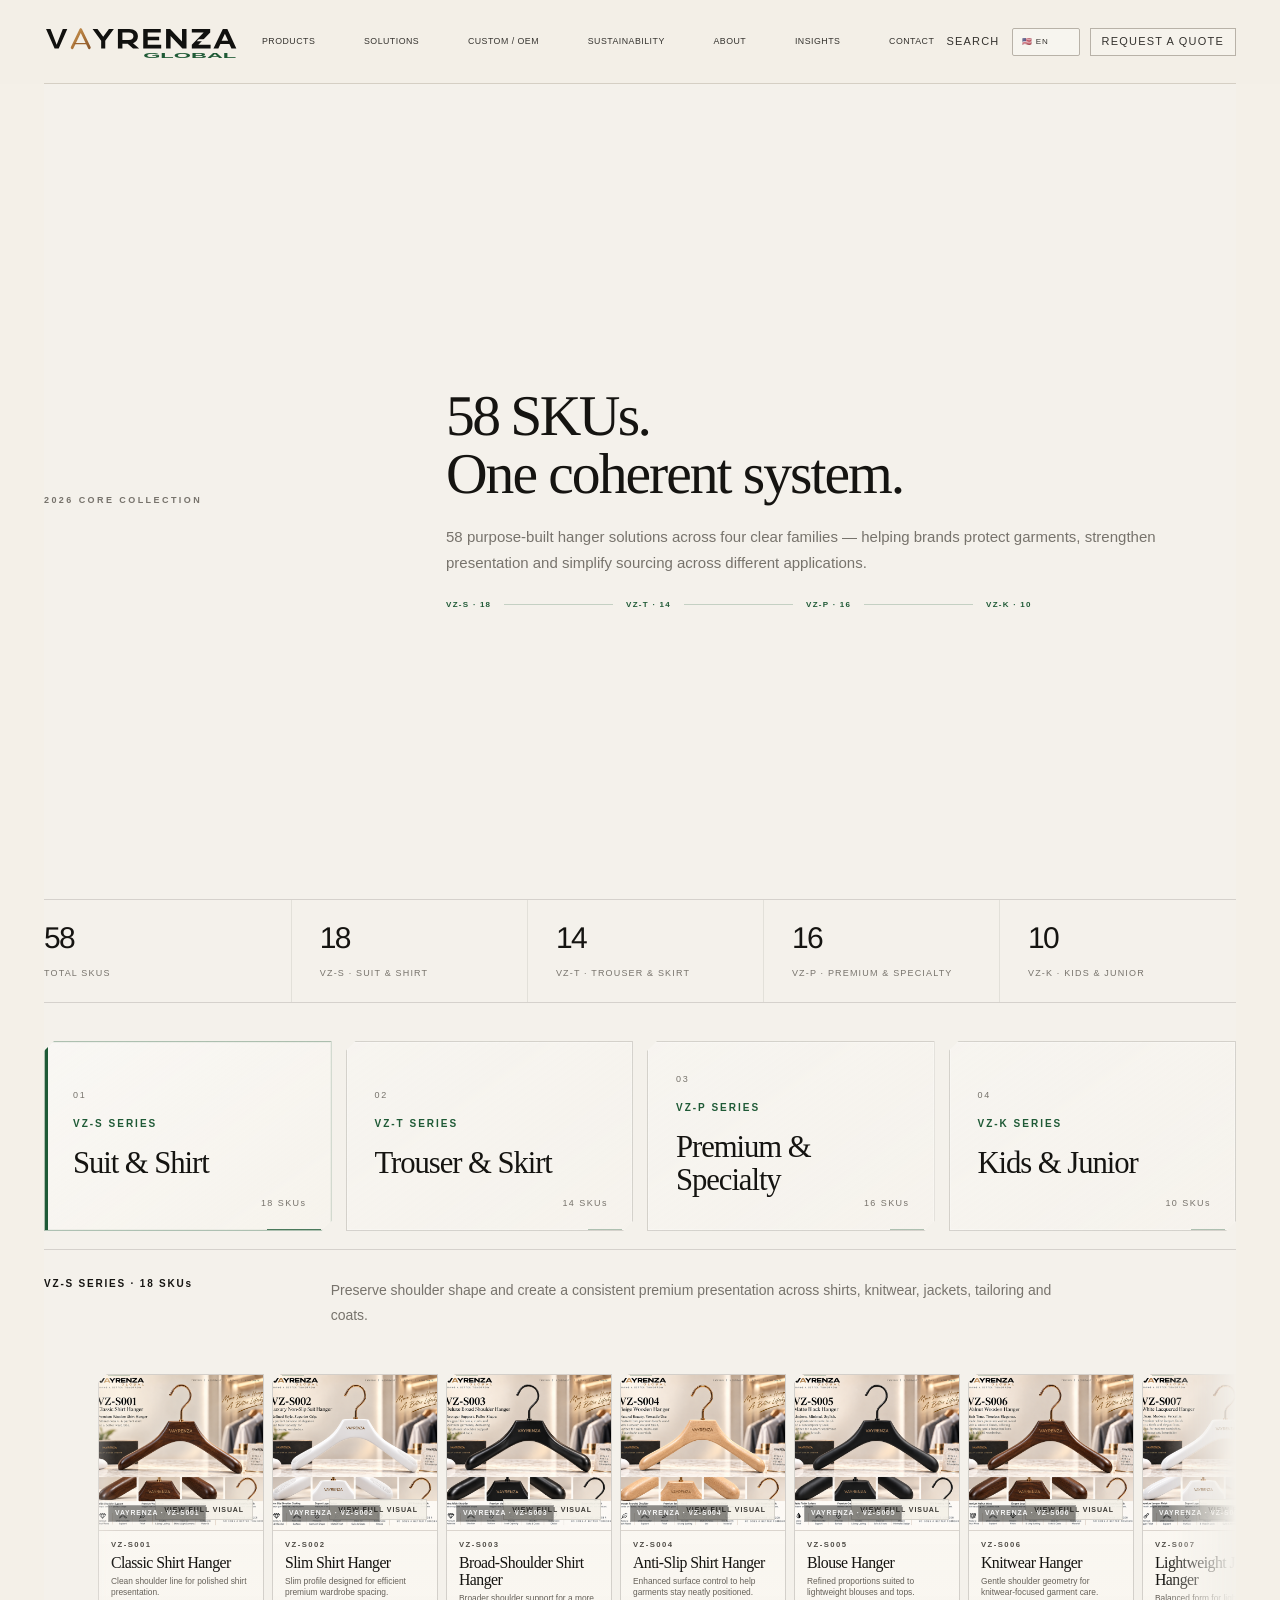
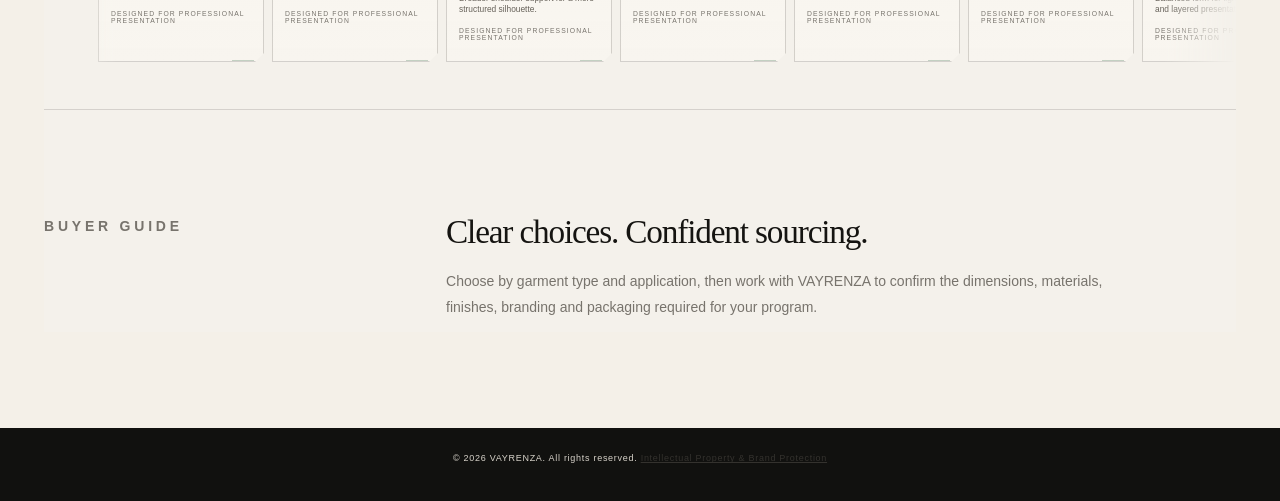
==== commit 3ec4ea5c: "Publish protected website build" ====
--- a/products-preview.html
+++ b/products-preview.html
@@ -1,34 +1 @@
-<!doctype html>
-<html lang="en" class="vz-i18n-pending">
-<head>
-<meta charset="utf-8">
-<meta name="viewport" content="width=device-width, initial-scale=1">
-<meta name="robots" content="noindex,nofollow,noarchive,nosnippet">
-<title>VAYRENZA GLOBAL — 2026 Product Collection</title>
-<link rel="stylesheet" href="style.css">
-<link rel="stylesheet" href="theme.css">
-<link rel="stylesheet" href="product-motion-refine.css">
-<style>
-html.vz-i18n-pending body{visibility:hidden}:root{--ink:#151411;--muted:#77736c;--paper:#f4f0e8;--line:rgba(21,20,17,.14);--line-soft:rgba(21,20,17,.08);--green:#1F5A36}*{box-sizing:border-box}html{background:var(--paper);scroll-behavior:smooth}body{margin:0;background:var(--paper);color:var(--ink);font-family:Inter,Arial,sans-serif;-webkit-font-smoothing:antialiased}.shell{max-width:1480px;margin:0 auto;padding:0 72px 96px}.top{min-height:84px;display:grid;grid-template-columns:auto 1fr auto;align-items:center;gap:32px;border-bottom:1px solid #d5cfc4;background:#F3EFE7;position:sticky;top:0;z-index:100;box-shadow:0 0 0 100vmax #F3EFE7;clip-path:inset(0 -100vmax)}.brand{display:block;width:222px;min-width:222px;height:48px;background:url('vayrenza-logo.svg') left center/contain no-repeat;font-size:0;color:transparent}.brand span{display:none}.preview-nav{display:flex;align-items:center;gap:25px;margin-left:34px;min-width:0}.preview-nav a{position:relative;color:#34322e;text-decoration:none;white-space:nowrap;font:500 11px/1.2 Inter,Arial,sans-serif;letter-spacing:.11em}.preview-nav a::after{content:"";position:absolute;left:0;bottom:-7px;width:0;height:1px;background:var(--ink);transition:width .28s ease}.preview-nav a:hover::after,.preview-nav a.active::after{width:100%}.tools{display:flex;align-items:center;gap:10px;justify-self:end;white-space:nowrap}.status{font:500 8px/1.2 Inter,Arial,sans-serif;letter-spacing:.12em;text-transform:uppercase;color:var(--muted);white-space:nowrap}select{appearance:none;-webkit-appearance:none;height:28px;min-width:58px;border:1px solid #b8b2a8;border-radius:2px;background:rgba(255,255,255,.34);padding:0 24px 0 9px;font:500 8px/1 Inter,Arial,sans-serif;letter-spacing:.12em;color:#34322e}.product-search-link,.product-quote-link{display:inline-flex;align-items:center;justify-content:center;text-decoration:none;color:#34322e;border:0;background:transparent;cursor:pointer;white-space:nowrap;font:500 11px/1.2 Inter,Arial,sans-serif;letter-spacing:.11em;text-transform:uppercase;padding:8px 2px}.product-quote-link{min-height:28px;padding:0 11px;border:1px solid #b8b2a8;background:rgba(255,255,255,.22)}.product-search-link:hover,.product-quote-link:hover{color:var(--green)}.hero{display:grid;grid-template-columns:minmax(180px,.55fr) minmax(0,1.45fr);column-gap:8vw;padding:68px 0 54px;border-bottom:1px solid var(--line);align-items:center}.eyebrow{font-size:9px;letter-spacing:.27em;text-transform:uppercase;margin:0;color:var(--muted);line-height:1.75}.hero .eyebrow{padding-top:5px;max-width:220px}.hero-copy{max-width:900px}.hero h1,.series-title,.product-card h3,.note h2{font-family:"Playfair Display",Georgia,serif;font-weight:400;letter-spacing:-.035em}.hero h1{font-size:clamp(44px,4.5vw,64px);line-height:1.01;margin:0 0 20px;max-width:860px}.hero p.intro{margin:0;max-width:720px;font-size:15px;line-height:1.72;color:var(--muted)}.architecture-line{display:flex;align-items:center;gap:0;margin-top:25px;max-width:720px}.architecture-line span{display:flex;align-items:center;flex:1;white-space:nowrap;font:600 8px/1 Inter,Arial,sans-serif;letter-spacing:.16em;color:var(--green)}.architecture-line span:not(:last-child)::after{content:"";height:1px;flex:1;margin:0 13px;background:rgba(31,90,54,.22)}.summary{display:grid;grid-template-columns:1.05fr repeat(4,1fr);margin:0 0 38px;border-bottom:1px solid var(--line)}.summary div{padding:24px 28px 22px 0;border-right:1px solid var(--line-soft)}.summary div:not(:first-child){padding-left:28px}.summary div:last-child{border-right:0}.summary strong{display:block;font:500 30px/1 Inter,Arial,sans-serif;letter-spacing:-.055em;margin-bottom:8px}.summary span{font-size:9px;letter-spacing:.13em;text-transform:uppercase;color:var(--muted)}#collections{margin-bottom:82px}.series-tabs{display:grid;grid-template-columns:repeat(4,minmax(0,1fr));gap:14px;margin-bottom:18px}.series-tab{position:relative;min-height:190px;padding:28px 28px 30px;border:1px solid var(--line);background:rgba(255,255,255,.14);text-align:left;color:inherit;cursor:pointer;overflow:hidden;transition:background .32s ease,border-color .32s ease,transform .32s ease}.series-tab::before{content:"";position:absolute;inset:0 auto 0 0;width:3px;background:var(--green);transform:scaleY(0);transform-origin:top;transition:transform .32s ease}.series-tab:hover{background:rgba(255,255,255,.32)}.series-tab[aria-selected="true"]::before{transform:scaleY(1)}.series-index{font-size:9px;letter-spacing:.19em;color:var(--muted);margin-bottom:18px}.series-code{font-size:10px;letter-spacing:.2em;font-weight:650;text-transform:uppercase;color:var(--green);margin-bottom:18px}.series-title{font-size:clamp(28px,2.4vw,38px);line-height:1.06;margin:0}.series-count{position:absolute;right:24px;bottom:22px;font-size:9px;letter-spacing:.16em;color:var(--muted)}.series-stage{position:relative;border-top:1px solid var(--line);border-bottom:1px solid var(--line);padding:28px 0 26px;overflow:hidden;perspective:1750px}.series-stage-head{display:grid;grid-template-columns:minmax(180px,.42fr) minmax(0,1.58fr);gap:46px;align-items:start;margin-bottom:26px}.series-description{margin:0;color:var(--muted);font-size:14px;line-height:1.75;max-width:760px}.series-label{font-size:10px;letter-spacing:.18em;font-weight:650;color:var(--ink)}.product-rail{display:grid;grid-auto-flow:column;overflow-x:auto;overflow-y:hidden;scroll-snap-type:x proximity;scrollbar-width:thin;transform-origin:left center}.product-card{scroll-snap-align:start;padding:22px;display:flex;flex-direction:column}.product-card.has-image{padding:0;background:#f8f5ef}.product-visual{position:relative;overflow:hidden;background:#ece7df;cursor:zoom-in;border-bottom:1px solid var(--line-soft)}.product-visual img{width:100%;height:100%;display:block;object-fit:cover;object-position:center 22%;transform:scale(1.01);transition:transform .5s cubic-bezier(.18,.72,.16,1)}.product-card.has-image:hover .product-visual img{transform:scale(1.045)}.product-info{display:flex;flex:1;flex-direction:column}.product-benefit{color:#666159}.state{margin-top:auto;font-size:8px;letter-spacing:.15em;text-transform:uppercase;color:var(--muted)}.view-full{position:absolute;right:10px;bottom:10px;padding:6px 8px;background:rgba(244,240,232,.92);border:1px solid rgba(21,20,17,.13);font:600 7px/1 Inter,Arial,sans-serif;letter-spacing:.13em;text-transform:uppercase;color:#3a3833}.sku{font-size:9px;letter-spacing:.18em;font-weight:650;color:#4e4b45}.product-card h3{margin:0}.image-modal{position:fixed;inset:0;z-index:999;background:rgba(17,16,14,.86);display:none;align-items:center;justify-content:center;padding:34px}.image-modal.open{display:flex}.image-modal img{max-width:min(980px,92vw);max-height:88vh;object-fit:contain;box-shadow:0 26px 80px rgba(0,0,0,.35)}.modal-close{position:fixed;top:22px;right:24px;width:42px;height:42px;border:1px solid rgba(255,255,255,.35);background:rgba(0,0,0,.25);color:#fff;font-size:24px;cursor:pointer}.modal-caption{position:fixed;left:50%;bottom:18px;transform:translateX(-50%);font:500 9px/1.2 Inter,Arial,sans-serif;letter-spacing:.12em;color:#eee8df;text-transform:uppercase;white-space:nowrap}.note{display:grid;grid-template-columns:minmax(190px,.55fr) minmax(0,1.45fr);column-gap:8vw;align-items:start;padding:22px 0 12px}.note-copy{max-width:780px}.note h2{font-size:clamp(30px,2.6vw,38px);line-height:1.1;margin:0 0 18px}.note p{font-size:14px;line-height:1.85;color:var(--muted);margin:0;max-width:700px}.product-search-overlay{position:fixed;inset:0;z-index:1000;display:none;background:rgba(20,19,17,.72);backdrop-filter:blur(8px);padding:92px 28px 28px}.product-search-overlay.open{display:block}.product-search-panel{max-width:980px;margin:0 auto;background:#f4f0e8;border:1px solid rgba(21,20,17,.15);box-shadow:0 28px 80px rgba(0,0,0,.22);max-height:calc(100vh - 120px);overflow:auto}.product-search-head{display:grid;grid-template-columns:auto 1fr auto;gap:18px;align-items:center;padding:22px 24px;border-bottom:1px solid rgba(21,20,17,.12)}.product-search-title{font:650 9px/1 Inter,Arial,sans-serif;letter-spacing:.16em}.product-search-input{width:100%;border:0;border-bottom:1px solid rgba(21,20,17,.25);background:transparent;padding:8px 0;font:400 20px/1.25 "Playfair Display",Georgia,serif;outline:none}.product-search-close{border:0;background:transparent;cursor:pointer;font:600 8px/1 Inter,Arial,sans-serif;letter-spacing:.13em}.product-search-meta{padding:12px 24px;color:var(--muted);font:500 8px/1.2 Inter,Arial,sans-serif;letter-spacing:.12em;border-bottom:1px solid rgba(21,20,17,.08)}.product-search-results{padding:4px 24px 22px}.product-search-result{display:grid;grid-template-columns:110px 1fr auto;gap:18px;align-items:center;padding:15px 0;border-bottom:1px solid rgba(21,20,17,.08);color:var(--ink);text-decoration:none}.r-sku{font:650 9px/1 Inter,Arial,sans-serif;letter-spacing:.14em}.r-name{font:400 18px/1.2 "Playfair Display",Georgia,serif}.r-series{font:600 8px/1 Inter,Arial,sans-serif;letter-spacing:.12em;color:var(--muted)}.product-search-empty{padding:28px 0;color:var(--muted);font-size:13px}html[lang="zh-CN"] body{font-family:"Source Han Serif SC","Noto Serif CJK SC","Songti SC",serif}html[lang="zh-CN"] .top,html[lang="zh-CN"] .series-tab,html[lang="zh-CN"] .series-label,html[lang="zh-CN"] .sku,html[lang="zh-CN"] .state,html[lang="zh-CN"] select{font-family:"Source Han Sans SC","Noto Sans CJK SC","PingFang SC",sans-serif}@media(max-width:1280px){.shell{padding-left:44px;padding-right:44px}.brand{width:206px;min-width:206px;height:45px}.preview-nav{gap:14px;margin-left:20px}.preview-nav a{font-size:9px}.status{display:none}}@media(max-width:1000px){.top{grid-template-columns:auto auto;min-height:96px;padding-top:10px}.preview-nav{grid-column:1/-1;grid-row:2;margin-left:0;overflow-x:auto;padding-bottom:13px}.tools{grid-column:2;grid-row:1}.brand{width:190px;min-width:190px;height:42px}.hero,.series-stage-head,.note{grid-template-columns:1fr;gap:24px}.series-tabs{grid-template-columns:repeat(4,minmax(210px,1fr));overflow-x:auto}}@media(max-width:720px){.shell{padding:0 22px 64px}.brand{width:174px;min-width:174px;height:39px}.hero{padding:46px 0 42px}.hero h1{font-size:38px}.summary{grid-template-columns:1fr 1fr}.summary div:nth-child(even){border-right:0}.series-tabs{grid-template-columns:repeat(4,240px)}.architecture-line{overflow-x:auto;gap:18px}.architecture-line span{flex:0 0 auto}.architecture-line span::after{display:none!important}.product-search-head{grid-template-columns:1fr auto}.product-search-title{grid-column:1/-1}.product-search-result{grid-template-columns:80px 1fr}.r-series{display:none}}
-</style>
-</head>
-<body>
-<div class="shell">
-<header class="top">
-<a class="brand" href="index.html" aria-label="VAYRENZA GLOBAL home"><span>VAYRENZA GLOBAL</span></a>
-<nav class="preview-nav" aria-label="Primary navigation"><a class="active" href="products-preview.html" data-nav="0">PRODUCTS</a><a href="index.html#solutions" data-nav="1">SOLUTIONS</a><a href="index.html#custom" data-nav="2">CUSTOM / OEM</a><a href="index.html#sustainability" data-nav="3">SUSTAINABILITY</a><a href="index.html#about" data-nav="4">ABOUT</a><a href="index.html#insights" data-nav="5">INSIGHTS</a><a href="index.html#contact" data-nav="6">CONTACT</a></nav>
-<div class="tools"><span class="status"></span><select id="lang" aria-label="Language"><option value="en">🇺🇸 EN</option><option value="es">🇪🇸 ES</option><option value="fr">🇫🇷 FR</option><option value="de">🇩🇪 DE</option><option value="zh-CN">🇨🇳 中文</option><option value="ja">🇯🇵 JA</option><option value="ko">🇰🇷 KO</option></select></div>
-</header>
-<main>
-<section class="hero"><p class="eyebrow" data-t="eyebrow"></p><div class="hero-copy"><h1 data-t="headline"></h1><p class="intro" data-t="intro"></p><div class="architecture-line" aria-label="Product series architecture"></div></div></section>
-<section class="summary"></section>
-<div id="collections"></div>
-<section class="note"><p class="eyebrow" data-t="rule"></p><div class="note-copy"><h2 data-t="ruleTitle"></h2><p data-t="ruleBody"></p></div></section>
-</main>
-</div>
-<div class="image-modal" id="image-modal" role="dialog" aria-modal="true" aria-label="Product image preview"><button class="modal-close" id="modal-close" aria-label="Close">×</button><img id="modal-image" alt=""><div class="modal-caption" id="modal-caption"></div></div>
-<script src="products-data.js"></script>
-<script src="products-i18n.js"></script>
-<script src="products-app.js"></script>
-</body>
-</html>+<!doctype html><html class="vz-i18n-pending" lang="en"><head><meta charset="utf-8"><meta content="width=device-width,initial-scale=1" name="viewport"><meta content="strict-origin-when-cross-origin" name="referrer"><meta content="default-src 'self'; img-src 'self' data:; style-src 'self' 'unsafe-inline'; script-src 'self'; connect-src https://formsubmit.co; form-action 'self' https://formsubmit.co; object-src 'none'; base-uri 'self'; upgrade-insecure-requests" http-equiv="Content-Security-Policy"><link href="favicon.svg" rel="icon" type="image/svg+xml"><meta content="noindex,nofollow,noarchive,nosnippet" name="robots"><title>VAYRENZA GLOBAL — 2026 Product Collection</title><link href="style.css" rel="stylesheet"><link href="theme.css" rel="stylesheet"><link href="product-motion-refine.css" rel="stylesheet"><style>html.vz-i18n-pending body{visibility:hidden}:root{--ink:#151411;--muted:#77736c;--paper:#f4f0e8;--line:rgba(21,20,17,.14);--line-soft:rgba(21,20,17,.08);--green:#1F5A36}*{box-sizing:border-box}html{background:var(--paper);scroll-behavior:smooth}body{margin:0;background:var(--paper);color:var(--ink);font-family:Inter,Arial,sans-serif;-webkit-font-smoothing:antialiased}.shell{max-width:1480px;margin:0 auto;padding:0 72px 96px}.top{min-height:84px;display:grid;grid-template-columns:auto 1fr auto;align-items:center;gap:32px;border-bottom:1px solid #d5cfc4;background:#f3efe7;position:sticky;top:0;z-index:100;box-shadow:0 0 0 100vmax #f3efe7;clip-path:inset(0 -100vmax)}.brand{display:block;width:222px;min-width:222px;height:48px;background:url('vayrenza-logo.svg') left center/contain no-repeat;font-size:0;color:transparent}.brand span{display:none}.preview-nav{display:flex;align-items:center;gap:25px;margin-left:34px;min-width:0}.preview-nav a{position:relative;color:#34322e;text-decoration:none;white-space:nowrap;font:500 11px/1.2 Inter,Arial,sans-serif;letter-spacing:.11em}.preview-nav a::after{content:"";position:absolute;left:0;bottom:-7px;width:0;height:1px;background:var(--ink);transition:width .28s ease}.preview-nav a.active::after,.preview-nav a:hover::after{width:100%}.tools{display:flex;align-items:center;gap:10px;justify-self:end;white-space:nowrap}.status{font:500 8px/1.2 Inter,Arial,sans-serif;letter-spacing:.12em;text-transform:uppercase;color:var(--muted);white-space:nowrap}select{appearance:none;-webkit-appearance:none;height:28px;min-width:58px;border:1px solid #b8b2a8;border-radius:2px;background:rgba(255,255,255,.34);padding:0 24px 0 9px;font:500 8px/1 Inter,Arial,sans-serif;letter-spacing:.12em;color:#34322e}.product-quote-link,.product-search-link{display:inline-flex;align-items:center;justify-content:center;text-decoration:none;color:#34322e;border:0;background:0 0;cursor:pointer;white-space:nowrap;font:500 11px/1.2 Inter,Arial,sans-serif;letter-spacing:.11em;text-transform:uppercase;padding:8px 2px}.product-quote-link{min-height:28px;padding:0 11px;border:1px solid #b8b2a8;background:rgba(255,255,255,.22)}.product-quote-link:hover,.product-search-link:hover{color:var(--green)}.hero{display:grid;grid-template-columns:minmax(180px,.55fr) minmax(0,1.45fr);column-gap:8vw;padding:68px 0 54px;border-bottom:1px solid var(--line);align-items:center}.eyebrow{font-size:9px;letter-spacing:.27em;text-transform:uppercase;margin:0;color:var(--muted);line-height:1.75}.hero .eyebrow{padding-top:5px;max-width:220px}.hero-copy{max-width:900px}.hero h1,.note h2,.product-card h3,.series-title{font-family:"Playfair Display",Georgia,serif;font-weight:400;letter-spacing:-.035em}.hero h1{font-size:clamp(44px,4.5vw,64px);line-height:1.01;margin:0 0 20px;max-width:860px}.hero p.intro{margin:0;max-width:720px;font-size:15px;line-height:1.72;color:var(--muted)}.architecture-line{display:flex;align-items:center;gap:0;margin-top:25px;max-width:720px}.architecture-line span{display:flex;align-items:center;flex:1;white-space:nowrap;font:600 8px/1 Inter,Arial,sans-serif;letter-spacing:.16em;color:var(--green)}.architecture-line span:not(:last-child)::after{content:"";height:1px;flex:1;margin:0 13px;background:rgba(31,90,54,.22)}.summary{display:grid;grid-template-columns:1.05fr repeat(4,1fr);margin:0 0 38px;border-bottom:1px solid var(--line)}.summary div{padding:24px 28px 22px 0;border-right:1px solid var(--line-soft)}.summary div:not(:first-child){padding-left:28px}.summary div:last-child{border-right:0}.summary strong{display:block;font:500 30px/1 Inter,Arial,sans-serif;letter-spacing:-.055em;margin-bottom:8px}.summary span{font-size:9px;letter-spacing:.13em;text-transform:uppercase;color:var(--muted)}#collections{margin-bottom:82px}.series-tabs{display:grid;grid-template-columns:repeat(4,minmax(0,1fr));gap:14px;margin-bottom:18px}.series-tab{position:relative;min-height:190px;padding:28px 28px 30px;border:1px solid var(--line);background:rgba(255,255,255,.14);text-align:left;color:inherit;cursor:pointer;overflow:hidden;transition:background .32s ease,border-color .32s ease,transform .32s ease}.series-tab::before{content:"";position:absolute;inset:0 auto 0 0;width:3px;background:var(--green);transform:scaleY(0);transform-origin:top;transition:transform .32s ease}.series-tab:hover{background:rgba(255,255,255,.32)}.series-tab[aria-selected=true]::before{transform:scaleY(1)}.series-index{font-size:9px;letter-spacing:.19em;color:var(--muted);margin-bottom:18px}.series-code{font-size:10px;letter-spacing:.2em;font-weight:650;text-transform:uppercase;color:var(--green);margin-bottom:18px}.series-title{font-size:clamp(28px,2.4vw,38px);line-height:1.06;margin:0}.series-count{position:absolute;right:24px;bottom:22px;font-size:9px;letter-spacing:.16em;color:var(--muted)}.series-stage{position:relative;border-top:1px solid var(--line);border-bottom:1px solid var(--line);padding:28px 0 26px;overflow:hidden;perspective:1750px}.series-stage-head{display:grid;grid-template-columns:minmax(180px,.42fr) minmax(0,1.58fr);gap:46px;align-items:start;margin-bottom:26px}.series-description{margin:0;color:var(--muted);font-size:14px;line-height:1.75;max-width:760px}.series-label{font-size:10px;letter-spacing:.18em;font-weight:650;color:var(--ink)}.product-rail{display:grid;grid-auto-flow:column;overflow-x:auto;overflow-y:hidden;scroll-snap-type:x proximity;scrollbar-width:thin;transform-origin:left center}.product-card{scroll-snap-align:start;padding:22px;display:flex;flex-direction:column}.product-card.has-image{padding:0;background:#f8f5ef}.product-visual{position:relative;overflow:hidden;background:#ece7df;cursor:zoom-in;border-bottom:1px solid var(--line-soft)}.product-visual img{width:100%;height:100%;display:block;object-fit:cover;object-position:center 22%;transform:scale(1.01);transition:transform .5s cubic-bezier(.18,.72,.16,1)}.product-card.has-image:hover .product-visual img{transform:scale(1.045)}.product-info{display:flex;flex:1;flex-direction:column}.product-benefit{color:#666159}.state{margin-top:auto;font-size:8px;letter-spacing:.15em;text-transform:uppercase;color:var(--muted)}.view-full{position:absolute;right:10px;bottom:10px;padding:6px 8px;background:rgba(244,240,232,.92);border:1px solid rgba(21,20,17,.13);font:600 7px/1 Inter,Arial,sans-serif;letter-spacing:.13em;text-transform:uppercase;color:#3a3833}.sku{font-size:9px;letter-spacing:.18em;font-weight:650;color:#4e4b45}.product-card h3{margin:0}.image-modal{position:fixed;inset:0;z-index:999;background:rgba(17,16,14,.86);display:none;align-items:center;justify-content:center;padding:34px}.image-modal.open{display:flex}.image-modal img{max-width:min(980px,92vw);max-height:88vh;object-fit:contain;box-shadow:0 26px 80px rgba(0,0,0,.35)}.modal-close{position:fixed;top:22px;right:24px;width:42px;height:42px;border:1px solid rgba(255,255,255,.35);background:rgba(0,0,0,.25);color:#fff;font-size:24px;cursor:pointer}.modal-caption{position:fixed;left:50%;bottom:18px;transform:translateX(-50%);font:500 9px/1.2 Inter,Arial,sans-serif;letter-spacing:.12em;color:#eee8df;text-transform:uppercase;white-space:nowrap}.note{display:grid;grid-template-columns:minmax(190px,.55fr) minmax(0,1.45fr);column-gap:8vw;align-items:start;padding:22px 0 12px}.note-copy{max-width:780px}.note h2{font-size:clamp(30px,2.6vw,38px);line-height:1.1;margin:0 0 18px}.note p{font-size:14px;line-height:1.85;color:var(--muted);margin:0;max-width:700px}.product-search-overlay{position:fixed;inset:0;z-index:1000;display:none;background:rgba(20,19,17,.72);backdrop-filter:blur(8px);padding:92px 28px 28px}.product-search-overlay.open{display:block}.product-search-panel{max-width:980px;margin:0 auto;background:#f4f0e8;border:1px solid rgba(21,20,17,.15);box-shadow:0 28px 80px rgba(0,0,0,.22);max-height:calc(100vh - 120px);overflow:auto}.product-search-head{display:grid;grid-template-columns:auto 1fr auto;gap:18px;align-items:center;padding:22px 24px;border-bottom:1px solid rgba(21,20,17,.12)}.product-search-title{font:650 9px/1 Inter,Arial,sans-serif;letter-spacing:.16em}.product-search-input{width:100%;border:0;border-bottom:1px solid rgba(21,20,17,.25);background:0 0;padding:8px 0;font:400 20px/1.25 "Playfair Display",Georgia,serif;outline:0}.product-search-close{border:0;background:0 0;cursor:pointer;font:600 8px/1 Inter,Arial,sans-serif;letter-spacing:.13em}.product-search-meta{padding:12px 24px;color:var(--muted);font:500 8px/1.2 Inter,Arial,sans-serif;letter-spacing:.12em;border-bottom:1px solid rgba(21,20,17,.08)}.product-search-results{padding:4px 24px 22px}.product-search-result{display:grid;grid-template-columns:110px 1fr auto;gap:18px;align-items:center;padding:15px 0;border-bottom:1px solid rgba(21,20,17,.08);color:var(--ink);text-decoration:none}.r-sku{font:650 9px/1 Inter,Arial,sans-serif;letter-spacing:.14em}.r-name{font:400 18px/1.2 "Playfair Display",Georgia,serif}.r-series{font:600 8px/1 Inter,Arial,sans-serif;letter-spacing:.12em;color:var(--muted)}.product-search-empty{padding:28px 0;color:var(--muted);font-size:13px}html[lang=zh-CN] body{font-family:"Source Han Serif SC","Noto Serif CJK SC","Songti SC",serif}html[lang=zh-CN] .series-label,html[lang=zh-CN] .series-tab,html[lang=zh-CN] .sku,html[lang=zh-CN] .state,html[lang=zh-CN] .top,html[lang=zh-CN] select{font-family:"Source Han Sans SC","Noto Sans CJK SC","PingFang SC",sans-serif}@media(max-width:1280px){.shell{padding-left:44px;padding-right:44px}.brand{width:206px;min-width:206px;height:45px}.preview-nav{gap:14px;margin-left:20px}.preview-nav a{font-size:9px}.status{display:none}}@media(max-width:1000px){.top{grid-template-columns:auto auto;min-height:96px;padding-top:10px}.preview-nav{grid-column:1/-1;grid-row:2;margin-left:0;overflow-x:auto;padding-bottom:13px}.tools{grid-column:2;grid-row:1}.brand{width:190px;min-width:190px;height:42px}.hero,.note,.series-stage-head{grid-template-columns:1fr;gap:24px}.series-tabs{grid-template-columns:repeat(4,minmax(210px,1fr));overflow-x:auto}}@media(max-width:720px){.shell{padding:0 22px 64px}.brand{width:174px;min-width:174px;height:39px}.hero{padding:46px 0 42px}.hero h1{font-size:38px}.summary{grid-template-columns:1fr 1fr}.summary div:nth-child(2n){border-right:0}.series-tabs{grid-template-columns:repeat(4,240px)}.architecture-line{overflow-x:auto;gap:18px}.architecture-line span{flex:0 0 auto}.architecture-line span::after{display:none!important}.product-search-head{grid-template-columns:1fr auto}.product-search-title{grid-column:1/-1}.product-search-result{grid-template-columns:80px 1fr}.r-series{display:none}}</style></head><body><div class="shell"><header class="top"><a href="index.html" class="brand" aria-label="VAYRENZA GLOBAL home"><span>VAYRENZA GLOBAL</span></a><nav aria-label="Primary navigation" class="preview-nav"><a href="products-preview.html" data-nav="0" class="active">PRODUCTS</a><a href="index.html#solutions" data-nav="1">SOLUTIONS</a><a href="index.html#custom" data-nav="2">CUSTOM / OEM</a><a href="index.html#sustainability" data-nav="3">SUSTAINABILITY</a><a href="index.html#about" data-nav="4">ABOUT</a><a href="index.html#insights" data-nav="5">INSIGHTS</a><a href="index.html#contact" data-nav="6">CONTACT</a></nav><div class="tools"><span class="status"></span><select aria-label="Language" id="lang"><option value="en">🇺🇸 EN</option><option value="es">🇪🇸 ES</option><option value="fr">🇫🇷 FR</option><option value="de">🇩🇪 DE</option><option value="zh-CN">🇨🇳 中文</option><option value="ja">🇯🇵 JA</option><option value="ko">🇰🇷 KO</option></select></div></header><main><section class="hero"><p data-t="eyebrow" class="eyebrow"></p><div class="hero-copy"><h1 data-t="headline"></h1><p data-t="intro" class="intro"></p><div class="architecture-line" aria-label="Product series architecture"></div></div></section><section class="summary"></section><div id="collections"></div><section class="note"><p data-t="rule" class="eyebrow"></p><div class="note-copy"><h2 data-t="ruleTitle"></h2><p data-t="ruleBody"></p></div></section></main></div><footer class="collection-legal"><p>© 2026 VAYRENZA. All rights reserved. <a href="intellectual-property.html">Intellectual Property &amp; Brand Protection</a></p></footer><div class="image-modal" aria-label="Product image preview" aria-modal="true" id="image-modal" role="dialog"><button aria-label="Close" class="modal-close" id="modal-close">×</button><img alt="" id="modal-image"><div class="modal-caption" id="modal-caption"></div></div><script src="products-data.js"></script><script src="products-i18n.js"></script><script src="products-app.js"></script></body></html>
--- a/style.css
+++ b/style.css
@@ -1,28 +1 @@
-@import url('https://fonts.googleapis.com/css2?family=Inter:wght@400;500;600&family=Playfair+Display:wght@400;500;600&display=swap');
-:root{--bg:#f5f2ec;--paper:#faf8f4;--line:#d5cfc4;--text:#171716;--muted:#68655f;--dark:#171716;--white:#f7f4ee;--max:1600px}*{box-sizing:border-box}html{scroll-behavior:smooth}body{margin:0;background:var(--bg);color:var(--text);font-family:Inter,Arial,sans-serif;font-weight:400;-webkit-font-smoothing:antialiased}a{color:inherit}.site-header{height:84px;padding:0 5vw;display:flex;align-items:center;gap:40px;border-bottom:1px solid var(--line);background:rgba(245,242,236,.96);position:sticky;top:0;z-index:100;backdrop-filter:blur(12px)}.brand{font-size:19px;letter-spacing:.18em;font-weight:600;white-space:nowrap;color:#111;text-decoration:none}.brand span{font-size:9px;letter-spacing:.28em;margin-left:7px;font-weight:400}.site-header nav{display:flex;gap:25px;margin-left:34px}.site-header nav a,.header-actions a{position:relative;font-size:9px;letter-spacing:.14em;text-decoration:none;color:#34322e;white-space:nowrap}.site-header nav a::after{content:"";position:absolute;left:0;bottom:-7px;width:0;height:1px;background:#171716;transition:width .3s}.site-header nav a:hover::after{width:100%}.header-actions{display:flex;align-items:center;gap:22px;margin-left:auto}.header-actions .quote{border:0;padding:0;background:transparent;color:#34322e;font-size:8px;letter-spacing:.12em}.header-actions .quote:hover{color:#171716}.search-link{font-size:8px!important;letter-spacing:.13em!important}.language-dropdown{position:relative}.language-dropdown summary{list-style:none;appearance:none;-webkit-appearance:none;display:inline-flex;align-items:center;gap:5px;height:28px;padding:0 9px;border:1px solid #b8b2a8;border-radius:2px;background:rgba(255,255,255,.34);color:#34322e;font:500 8px/1 Inter,Arial,sans-serif;letter-spacing:.12em;cursor:pointer}.language-dropdown summary::-webkit-details-marker{display:none}.language-dropdown summary:hover{border-color:#77736c;background:rgba(255,255,255,.62)}.language-dropdown[open] summary{border-color:#77736c}.language-dropdown .flag{font-size:11px;line-height:1}.language-chevron{font-size:8px;line-height:1;color:#77736c;transform:translateY(-1px)}.language-menu{position:absolute;right:0;top:36px;min-width:128px;padding:7px 0;border:1px solid var(--line);background:var(--paper);box-shadow:0 12px 30px rgba(30,27,22,.1)}.language-menu a{display:flex;align-items:center;gap:8px;padding:8px 12px;font-size:8px!important;letter-spacing:.08em!important}.language-menu a:hover{background:#ebe7df}.hero{min-height:calc(100vh - 84px);max-width:var(--max);margin:0 auto;display:grid;grid-template-columns:1.02fr .98fr;align-items:center;gap:7vw;padding:6vw 7vw;overflow:hidden}.hero-copy{max-width:760px;animation:heroIn 1s ease both}.eyebrow{margin:0 0 24px;color:#77736c;font-size:9px;letter-spacing:.28em;font-weight:600}.hero h1{margin:0 0 26px;font-family:'Playfair Display',Georgia,serif;font-size:clamp(38px,3.8vw,58px);line-height:1.04;font-weight:400;letter-spacing:-.035em;white-space:nowrap}.lead{max-width:590px;margin:0;color:#5e5b55;font-size:17px;line-height:1.8}.buttons{display:flex;flex-wrap:wrap;gap:12px;margin-top:38px}.btn{display:inline-block;padding:16px 23px;font-size:9px;letter-spacing:.18em;text-decoration:none;transition:all .3s}.btn.primary{background:#ebe7df;color:#222;border:1px solid #8d8981}.btn.primary:hover{background:#f5f2ec;border-color:#222;transform:translateY(-2px)}.btn.secondary{border:1px solid #8d8981;color:#222;background:transparent}.btn.secondary:hover{border-color:#222;background:rgba(255,255,255,.35)}.hero .btn.primary{background:transparent}.hero .btn.primary:hover{background:rgba(255,255,255,.35)}.contact .btn.primary{background:#ebe7df;color:#222;border:1px solid #8d8981}.contact .btn.primary:hover{background:#f5f2ec;border-color:#222;transform:translateY(-2px)}.hero-visual{position:relative;height:min(650px,62vw);min-height:480px;overflow:hidden;background:radial-gradient(circle at 70% 25%,rgba(255,255,255,.65),transparent 32%),linear-gradient(145deg,#e8e3da 0%,#d7d0c5 48%,#c5bdb1 100%);box-shadow:0 30px 80px rgba(30,27,22,.1)}.hero-visual::before{content:"";position:absolute;inset:8%;border:1px solid rgba(255,255,255,.32)}.hero-visual::after{content:"VAYRENZA";position:absolute;right:28px;bottom:24px;font-size:8px;letter-spacing:.35em;color:rgba(25,25,23,.45)}.hanger{position:absolute;width:58%;height:43%;left:21%;top:28%;border:9px solid #292927;border-bottom:0;border-radius:50% 50% 0 0;filter:drop-shadow(18px 22px 18px rgba(0,0,0,.14))}.hanger::after{content:"";position:absolute;left:0;right:0;bottom:-1px;height:9px;background:#292927;clip-path:polygon(0 0,100% 0,90% 100%,10% 100%)}.hanger::before{content:"";position:absolute;width:34px;height:42px;border:7px solid #292927;border-bottom:0;border-radius:50% 50% 0 0;left:calc(50% - 17px);top:-48px}.hanger-a{transform:translate(-35px,38px) rotate(-9deg);opacity:.48}.hanger-b{transform:translate(5px,0) rotate(2deg)}.hanger-c{transform:translate(50px,-32px) rotate(10deg);opacity:.28}.section{max-width:var(--max);margin:0 auto;padding:125px 8vw}.section h2{margin:0 0 28px;font-family:'Playfair Display',Georgia,serif;font-size:clamp(42px,5vw,72px);line-height:1.02;font-weight:400;letter-spacing:-.035em;font-variant-numeric:lining-nums proportional-nums;font-feature-settings:"lnum" 1,"pnum" 1}.intro{max-width:730px;margin:0;color:var(--muted);font-size:16px;line-height:1.85}.cards{display:grid;grid-template-columns:repeat(3,1fr);gap:18px;margin-top:60px}.cards article{position:relative;min-height:260px;padding:38px;border:1px solid var(--line);background:rgba(255,255,255,.18);overflow:hidden;transition:transform .35s,background .35s}.cards article::before{content:"";position:absolute;top:0;left:0;width:0;height:2px;background:#222;transition:width .35s}.cards article:hover{transform:translateY(-5px);background:rgba(255,255,255,.48)}.cards article:hover::before{width:100%}.cards span{color:#77736c;font-size:9px;letter-spacing:.22em;font-weight:600}.cards h3,.grid h3{margin:34px 0 14px;font-size:13px;letter-spacing:.16em;font-weight:600}.cards p,.grid p{margin:0;color:#77736c;font-size:13px;line-height:1.8}.dark{max-width:none;background:var(--bg);color:var(--text)}.dark .eyebrow{color:#77736c}.dark h2{color:var(--text)}.grid{display:grid;grid-template-columns:repeat(4,1fr);gap:30px;margin-top:65px}.grid div{min-height:170px;border-top:1px solid var(--line);padding-top:18px}.grid h3{color:#34322e}.grid p{color:#77736c}.split{max-width:none;display:grid;grid-template-columns:1fr 1fr;gap:9vw;align-items:center;background:#ebe7df}.split>p{max-width:680px;margin:0;color:#5c5953;font-family:'Playfair Display',Georgia,serif;font-size:clamp(22px,2.2vw,31px);line-height:1.55}.split h2{white-space:normal}#custom{grid-template-columns:minmax(0,1.75fr) minmax(360px,.75fr);gap:5vw;align-items:center}#custom>div{min-width:0}#custom h2{font-size:clamp(40px,3.4vw,56px);line-height:1.05;letter-spacing:-.03em;white-space:nowrap}#custom>p{max-width:520px;justify-self:end;font-size:clamp(20px,1.65vw,27px);line-height:1.58}#about{background:var(--paper);max-width:none}.about-section .about-grid{margin-top:48px}.about-section .about-grid article{padding-top:22px;border-top:1px solid rgba(52,50,46,.18)}.about-section .about-grid h3{margin-top:10px;margin-bottom:12px}.pale{max-width:none;background:#e2ded5}#insights{background:#f5f2ec;min-height:420px}.contact{max-width:none;background:linear-gradient(120deg,#d6d0c5,#c9c1b4)}.contact h2{max-width:850px}.contact p:not(.eyebrow){max-width:650px;margin:0 0 32px;color:#56534e;font-size:16px;line-height:1.8}footer{padding:60px 8vw;border-top:1px solid #ccc7bd;background:#ece9e2;color:#69665f;font-size:11px;line-height:1.9}footer .brand{display:inline-block;margin-bottom:15px}footer p{margin:5px 0}@keyframes heroIn{from{opacity:0;transform:translateY(18px)}to{opacity:1;transform:translateY(0)}}@media(max-width:1200px){#custom{grid-template-columns:minmax(0,1.25fr) minmax(300px,.75fr);gap:5vw}#custom h2{white-space:normal;font-size:clamp(40px,4.3vw,52px)}#custom>p{font-size:clamp(20px,2vw,24px)}}@media(max-width:1100px){.site-header{padding:0 4vw;gap:20px}.site-header nav{gap:14px;margin-left:20px}.site-header nav a{font-size:8px}.header-actions{gap:14px}.hero{gap:5vw;padding:7vw 6vw}.hero h1{font-size:clamp(34px,4vw,52px)}.section{padding:100px 7vw}}@media(max-width:800px){.site-header{height:72px;padding:0 5vw}.site-header nav{display:none}.header-actions{margin-left:auto}.brand{font-size:17px}.hero{min-height:auto;grid-template-columns:1fr;padding:70px 6vw 80px;gap:55px}.hero h1{font-size:clamp(30px,8vw,46px);white-space:nowrap}.lead{font-size:15px}.hero-visual{height:470px;min-height:0}.section{padding:85px 6vw}.section h2{font-size:clamp(40px,11vw,58px)}.cards,.grid{grid-template-columns:1fr;gap:15px;margin-top:45px}.cards article{min-height:220px}.split{grid-template-columns:1fr;gap:35px}.split>p{font-size:22px}#custom{grid-template-columns:1fr;gap:32px}#custom h2{white-space:normal;font-size:clamp(38px,9vw,50px)}#custom>p{max-width:680px;justify-self:start;font-size:22px}.grid div{min-height:auto;padding-bottom:20px}footer{padding:50px 6vw}}@media(max-width:500px){.header-actions{gap:12px}.language-dropdown summary{height:26px;padding:0 7px}.header-actions .quote{font-size:8px}.brand span{display:none}.hero{padding-top:55px}.hero h1{font-size:clamp(27px,7.4vw,38px);white-space:nowrap;margin-bottom:24px}.buttons{flex-direction:column}.btn{width:100%;text-align:center}.hero-visual{height:400px}}
-
-/* VAYRENZA TYPOGRAPHY SYSTEM — secondary sections */
-:root{--vz-eyebrow-size:9px;--vz-eyebrow-spacing:.28em;--vz-h2-size:clamp(42px,4.15vw,60px);--vz-h2-line:1.08;--vz-body-size:16px;--vz-body-line:1.78;--vz-card-title-size:13px;--vz-editorial-h3-size:clamp(23px,2vw,29px);--vz-section-space:112px}
-.section{padding-top:var(--vz-section-space);padding-bottom:var(--vz-section-space)}
-.section>.eyebrow,.section .split .eyebrow,.section .about-grid .eyebrow{margin:0 0 22px;font-family:Inter,Arial,sans-serif;font-size:var(--vz-eyebrow-size);line-height:1.35;letter-spacing:var(--vz-eyebrow-spacing);font-weight:600;color:#77736c}
-.section h2{margin:0 0 26px;font-family:'Playfair Display',Georgia,serif;font-size:var(--vz-h2-size);line-height:var(--vz-h2-line);font-weight:400;letter-spacing:-.032em;font-variant-numeric:lining-nums proportional-nums;font-feature-settings:"lnum" 1,"pnum" 1}
-.section .intro,.section>p:not(.eyebrow),.split>p,.contact p:not(.eyebrow){font-family:Inter,Arial,sans-serif;font-size:var(--vz-body-size);line-height:var(--vz-body-line);font-weight:400;letter-spacing:0;color:var(--muted)}
-.section .intro{max-width:760px}
-.cards,.grid{margin-top:52px}
-.cards h3,.grid h3{margin:30px 0 13px;font-family:Inter,Arial,sans-serif;font-size:var(--vz-card-title-size);line-height:1.35;letter-spacing:.15em;font-weight:600;color:#34322e}
-.cards p,.grid p{font-family:Inter,Arial,sans-serif;font-size:14px;line-height:1.72;color:#77736c}
-#custom{grid-template-columns:minmax(0,1.55fr) minmax(360px,.85fr);gap:6vw;align-items:start}
-#custom h2{font-size:var(--vz-h2-size);line-height:var(--vz-h2-line);letter-spacing:-.032em;white-space:nowrap}
-#custom>p{max-width:560px;justify-self:end;font-family:Inter,Arial,sans-serif;font-size:var(--vz-body-size);line-height:var(--vz-body-line);color:var(--muted)}
-#about>.split{align-items:start}
-#about .split>p{max-width:620px;justify-self:end}
-.about-section .about-grid{margin-top:54px;gap:42px}
-.about-section .about-grid article{padding-top:24px}
-.about-section .about-grid h3{margin:0 0 14px;font-family:'Playfair Display',Georgia,serif;font-size:var(--vz-editorial-h3-size);line-height:1.22;letter-spacing:-.02em;font-weight:400;color:var(--text)}
-.about-section .about-grid p:not(.eyebrow){font-family:Inter,Arial,sans-serif;font-size:15px;line-height:1.76;color:var(--muted)}
-.contact h2{max-width:900px}
-.contact p:not(.eyebrow){max-width:680px;margin:0 0 34px}
-#insights{min-height:360px}
-@media(max-width:1200px){:root{--vz-h2-size:clamp(40px,4.6vw,54px);--vz-section-space:100px}#custom{grid-template-columns:minmax(0,1.25fr) minmax(320px,.75fr);gap:5vw}#custom h2{white-space:normal}}
-@media(max-width:800px){:root{--vz-h2-size:clamp(38px,9.2vw,50px);--vz-body-size:15px;--vz-section-space:82px}.section{padding-left:6vw;padding-right:6vw}.section>.eyebrow,.section .split .eyebrow,.section .about-grid .eyebrow{margin-bottom:18px}.section h2{margin-bottom:22px;line-height:1.08}.cards,.grid{margin-top:42px}.cards h3,.grid h3{margin-top:26px}.split,#custom{grid-template-columns:1fr;gap:30px}#custom h2{white-space:normal}#custom>p,#about .split>p{max-width:680px;justify-self:start}.about-section .about-grid{margin-top:42px;gap:22px}.about-section .about-grid h3{font-size:clamp(22px,6vw,27px)}}
-@media(max-width:500px){:root{--vz-h2-size:clamp(34px,10.5vw,44px);--vz-section-space:72px}.section h2{letter-spacing:-.028em}.cards p,.grid p{font-size:13.5px}.about-section .about-grid p:not(.eyebrow){font-size:14px}}
+@import url(https://fonts.googleapis.com/css2?family=Inter:wght@400;500;600&family=Playfair+Display:wght@400;500;600&display=swap);:root{--bg:#f5f2ec;--paper:#faf8f4;--line:#d5cfc4;--text:#171716;--muted:#68655f;--dark:#171716;--white:#f7f4ee;--max:1600px;--vz-eyebrow-size:9px;--vz-eyebrow-spacing:.28em;--vz-h2-size:clamp(42px,4.15vw,60px);--vz-h2-line:1.08;--vz-body-size:16px;--vz-body-line:1.78;--vz-card-title-size:13px;--vz-editorial-h3-size:clamp(23px,2vw,29px);--vz-section-space:112px}*{box-sizing:border-box}html{scroll-behavior:smooth}body{margin:0;background:var(--bg);color:var(--text);font-family:Inter,Arial,sans-serif;font-weight:400;-webkit-font-smoothing:antialiased}a{color:inherit}.site-header{height:84px;padding:0 5vw;display:flex;align-items:center;gap:40px;border-bottom:1px solid var(--line);background:rgba(245,242,236,.96);position:sticky;top:0;z-index:100;backdrop-filter:blur(12px)}.brand{font-size:19px;letter-spacing:.18em;font-weight:600;white-space:nowrap;color:#111;text-decoration:none}.brand span{font-size:9px;letter-spacing:.28em;margin-left:7px;font-weight:400}.site-header nav{display:flex;gap:25px;margin-left:34px}.header-actions a,.site-header nav a{position:relative;font-size:9px;letter-spacing:.14em;text-decoration:none;color:#34322e;white-space:nowrap}.site-header nav a::after{content:"";position:absolute;left:0;bottom:-7px;width:0;height:1px;background:#171716;transition:width .3s}.site-header nav a:hover::after{width:100%}.header-actions{display:flex;align-items:center;gap:22px;margin-left:auto}.header-actions .quote{border:0;padding:0;background:0 0;color:#34322e;font-size:8px;letter-spacing:.12em}.header-actions .quote:hover{color:#171716}.search-link{font-size:8px!important;letter-spacing:.13em!important}.language-dropdown{position:relative}.language-dropdown summary{list-style:none;appearance:none;-webkit-appearance:none;display:inline-flex;align-items:center;gap:5px;height:28px;padding:0 9px;border:1px solid #b8b2a8;border-radius:2px;background:rgba(255,255,255,.34);color:#34322e;font:500 8px/1 Inter,Arial,sans-serif;letter-spacing:.12em;cursor:pointer}.language-dropdown summary::-webkit-details-marker{display:none}.language-dropdown summary:hover{border-color:#77736c;background:rgba(255,255,255,.62)}.language-dropdown[open] summary{border-color:#77736c}.language-dropdown .flag{font-size:11px;line-height:1}.language-chevron{font-size:8px;line-height:1;color:#77736c;transform:translateY(-1px)}.language-menu{position:absolute;right:0;top:36px;min-width:128px;padding:7px 0;border:1px solid var(--line);background:var(--paper);box-shadow:0 12px 30px rgba(30,27,22,.1)}.language-menu a{display:flex;align-items:center;gap:8px;padding:8px 12px;font-size:8px!important;letter-spacing:.08em!important}.language-menu a:hover{background:#ebe7df}.hero{min-height:calc(100vh - 84px);max-width:var(--max);margin:0 auto;display:grid;grid-template-columns:1.02fr .98fr;align-items:center;gap:7vw;padding:6vw 7vw;overflow:hidden}.hero-copy{max-width:760px;animation:1s both heroIn}.eyebrow{margin:0 0 24px;color:#77736c;font-size:9px;letter-spacing:.28em;font-weight:600}.hero h1{margin:0 0 26px;font-family:'Playfair Display',Georgia,serif;font-size:clamp(38px,3.8vw,58px);line-height:1.04;font-weight:400;letter-spacing:-.035em;white-space:nowrap}.lead{max-width:590px;margin:0;color:#5e5b55;font-size:17px;line-height:1.8}.buttons{display:flex;flex-wrap:wrap;gap:12px;margin-top:38px}.btn{display:inline-block;padding:16px 23px;font-size:9px;letter-spacing:.18em;text-decoration:none;transition:.3s}.btn.primary{background:#ebe7df;color:#222;border:1px solid #8d8981}.btn.primary:hover{background:#f5f2ec;border-color:#222;transform:translateY(-2px)}.btn.secondary{border:1px solid #8d8981;color:#222;background:0 0}.btn.secondary:hover{border-color:#222;background:rgba(255,255,255,.35)}.hero .btn.primary{background:0 0}.hero .btn.primary:hover{background:rgba(255,255,255,.35)}.contact .btn.primary{background:#ebe7df;color:#222;border:1px solid #8d8981}.contact .btn.primary:hover{background:#f5f2ec;border-color:#222;transform:translateY(-2px)}.hero-visual{position:relative;height:min(650px,62vw);min-height:480px;overflow:hidden;background:radial-gradient(circle at 70% 25%,rgba(255,255,255,.65),transparent 32%),linear-gradient(145deg,#e8e3da 0,#d7d0c5 48%,#c5bdb1 100%);box-shadow:0 30px 80px rgba(30,27,22,.1)}.hero-visual::before{content:"";position:absolute;inset:8%;border:1px solid rgba(255,255,255,.32)}.hero-visual::after{content:"VAYRENZA";position:absolute;right:28px;bottom:24px;font-size:8px;letter-spacing:.35em;color:rgba(25,25,23,.45)}.hanger{position:absolute;width:58%;height:43%;left:21%;top:28%;border:9px solid #292927;border-bottom:0;border-radius:50% 50% 0 0;filter:drop-shadow(18px 22px 18px rgba(0,0,0,.14))}.hanger::after{content:"";position:absolute;left:0;right:0;bottom:-1px;height:9px;background:#292927;clip-path:polygon(0 0,100% 0,90% 100%,10% 100%)}.hanger::before{content:"";position:absolute;width:34px;height:42px;border:7px solid #292927;border-bottom:0;border-radius:50% 50% 0 0;left:calc(50% - 17px);top:-48px}.hanger-a{transform:translate(-35px,38px) rotate(-9deg);opacity:.48}.hanger-b{transform:translate(5px,0) rotate(2deg)}.hanger-c{transform:translate(50px,-32px) rotate(10deg);opacity:.28}.section{max-width:var(--max);margin:0 auto;padding:125px 8vw}.section h2{font-size:clamp(42px,5vw,72px);line-height:1.02;letter-spacing:-.035em;font-variant-numeric:lining-nums proportional-nums;font-feature-settings:"lnum" 1,"pnum" 1}.intro{max-width:730px;margin:0;color:var(--muted);font-size:16px;line-height:1.85}.cards{display:grid;grid-template-columns:repeat(3,1fr);gap:18px}.cards article{position:relative;min-height:260px;padding:38px;border:1px solid var(--line);background:rgba(255,255,255,.18);overflow:hidden;transition:transform .35s,background .35s}.cards article::before{content:"";position:absolute;top:0;left:0;width:0;height:2px;background:#222;transition:width .35s}.cards article:hover{transform:translateY(-5px);background:rgba(255,255,255,.48)}.cards article:hover::before{width:100%}.cards span{color:#77736c;font-size:9px;letter-spacing:.22em;font-weight:600}.cards h3,.grid h3{font-size:13px;letter-spacing:.16em}.cards p,.grid p{margin:0}.dark{max-width:none;background:var(--bg);color:var(--text)}.dark .eyebrow{color:#77736c}.dark h2{color:var(--text)}.grid{display:grid;grid-template-columns:repeat(4,1fr);gap:30px}.grid div{min-height:170px;border-top:1px solid var(--line);padding-top:18px}.split{max-width:none;display:grid;grid-template-columns:1fr 1fr;gap:9vw;align-items:center;background:#ebe7df}.split>p{max-width:680px;margin:0;color:#5c5953;font-size:clamp(22px,2.2vw,31px);line-height:1.55}.split h2{white-space:normal}#custom{grid-template-columns:minmax(0,1.75fr) minmax(360px,.75fr);gap:5vw;align-items:center}#custom>div{min-width:0}#custom h2{font-size:clamp(40px,3.4vw,56px);line-height:1.05;letter-spacing:-.03em}#custom>p{justify-self:end;font-size:clamp(20px,1.65vw,27px);line-height:1.58}#about{background:var(--paper);max-width:none}.about-section .about-grid article{border-top:1px solid rgba(52,50,46,.18);padding-top:24px}.pale{max-width:none;background:#e2ded5}#insights{background:#f5f2ec;min-height:360px}.contact{max-width:none;background:linear-gradient(120deg,#d6d0c5,#c9c1b4)}.contact p:not(.eyebrow){color:#56534e;font-size:16px;line-height:1.8}footer{padding:60px 8vw;border-top:1px solid #ccc7bd;background:#ece9e2;color:#69665f;font-size:11px;line-height:1.9}footer .brand{display:inline-block;margin-bottom:15px}footer p{margin:5px 0}@keyframes heroIn{from{opacity:0;transform:translateY(18px)}to{opacity:1;transform:translateY(0)}}@media(max-width:1200px){#custom{grid-template-columns:minmax(0,1.25fr) minmax(300px,.75fr);gap:5vw}#custom h2{white-space:normal;font-size:clamp(40px,4.3vw,52px)}#custom>p{font-size:clamp(20px,2vw,24px)}}@media(max-width:1100px){.site-header{padding:0 4vw;gap:20px}.site-header nav{gap:14px;margin-left:20px}.site-header nav a{font-size:8px}.header-actions{gap:14px}.hero{gap:5vw;padding:7vw 6vw}.hero h1{font-size:clamp(34px,4vw,52px)}.section{padding:100px 7vw}}@media(max-width:800px){.site-header{height:72px;padding:0 5vw}.site-header nav{display:none}.header-actions{margin-left:auto}.brand{font-size:17px}.hero{min-height:auto;grid-template-columns:1fr;padding:70px 6vw 80px;gap:55px}.hero h1{font-size:clamp(30px,8vw,46px);white-space:nowrap}.lead{font-size:15px}.hero-visual{height:470px;min-height:0}.section{padding:85px 6vw}.section h2{font-size:clamp(40px,11vw,58px)}.cards,.grid{grid-template-columns:1fr;gap:15px;margin-top:45px}.cards article{min-height:220px}.split{grid-template-columns:1fr;gap:35px}.split>p{font-size:22px}#custom{grid-template-columns:1fr;gap:32px}#custom h2{white-space:normal;font-size:clamp(38px,9vw,50px)}#custom>p{max-width:680px;justify-self:start;font-size:22px}.grid div{min-height:auto;padding-bottom:20px}footer{padding:50px 6vw}}@media(max-width:500px){.header-actions{gap:12px}.language-dropdown summary{height:26px;padding:0 7px}.header-actions .quote{font-size:8px}.brand span{display:none}.hero{padding-top:55px}.hero h1{font-size:clamp(27px,7.4vw,38px);white-space:nowrap;margin-bottom:24px}.buttons{flex-direction:column}.btn{width:100%;text-align:center}.hero-visual{height:400px}}.section{padding-top:var(--vz-section-space);padding-bottom:var(--vz-section-space)}.section .about-grid .eyebrow,.section .split .eyebrow,.section>.eyebrow{margin:0 0 22px;font-family:Inter,Arial,sans-serif;font-size:var(--vz-eyebrow-size);line-height:1.35;letter-spacing:var(--vz-eyebrow-spacing);font-weight:600;color:#77736c}.section h2{margin:0 0 26px;font-family:'Playfair Display',Georgia,serif;font-size:var(--vz-h2-size);line-height:var(--vz-h2-line);font-weight:400;letter-spacing:-.032em;font-variant-numeric:lining-nums proportional-nums;font-feature-settings:"lnum" 1,"pnum" 1}.contact p:not(.eyebrow),.section .intro,.section>p:not(.eyebrow),.split>p{font-family:Inter,Arial,sans-serif;font-size:var(--vz-body-size);line-height:var(--vz-body-line);font-weight:400;letter-spacing:0;color:var(--muted)}.section .intro{max-width:760px}.cards,.grid{margin-top:52px}.cards h3,.grid h3{margin:30px 0 13px;font-family:Inter,Arial,sans-serif;font-size:var(--vz-card-title-size);line-height:1.35;letter-spacing:.15em;font-weight:600;color:#34322e}.cards p,.grid p{font-family:Inter,Arial,sans-serif;font-size:14px;line-height:1.72;color:#77736c}#custom{grid-template-columns:minmax(0,1.55fr) minmax(360px,.85fr);gap:6vw;align-items:start}#custom h2{font-size:var(--vz-h2-size);line-height:var(--vz-h2-line);letter-spacing:-.032em;white-space:nowrap}#custom>p{max-width:560px;justify-self:end;font-family:Inter,Arial,sans-serif;font-size:var(--vz-body-size);line-height:var(--vz-body-line);color:var(--muted)}#about>.split{align-items:start}#about .split>p{max-width:620px;justify-self:end}.about-section .about-grid{margin-top:54px;gap:42px}.about-section .about-grid h3{margin:0 0 14px;font-family:'Playfair Display',Georgia,serif;font-size:var(--vz-editorial-h3-size);line-height:1.22;letter-spacing:-.02em;font-weight:400;color:var(--text)}.about-section .about-grid p:not(.eyebrow){font-family:Inter,Arial,sans-serif;font-size:15px;line-height:1.76;color:var(--muted)}.contact h2{max-width:900px}.contact p:not(.eyebrow){max-width:680px;margin:0 0 34px}@media(max-width:1200px){:root{--vz-h2-size:clamp(40px,4.6vw,54px);--vz-section-space:100px}#custom{grid-template-columns:minmax(0,1.25fr) minmax(320px,.75fr);gap:5vw}#custom h2{white-space:normal}}@media(max-width:800px){:root{--vz-h2-size:clamp(38px,9.2vw,50px);--vz-body-size:15px;--vz-section-space:82px}.section{padding-left:6vw;padding-right:6vw}.section .about-grid .eyebrow,.section .split .eyebrow,.section>.eyebrow{margin-bottom:18px}.section h2{margin-bottom:22px;line-height:1.08}.cards,.grid{margin-top:42px}.cards h3,.grid h3{margin-top:26px}#custom,.split{grid-template-columns:1fr;gap:30px}#custom h2{white-space:normal}#about .split>p,#custom>p{max-width:680px;justify-self:start}.about-section .about-grid{margin-top:42px;gap:22px}.about-section .about-grid h3{font-size:clamp(22px,6vw,27px)}}@media(max-width:500px){:root{--vz-h2-size:clamp(34px,10.5vw,44px);--vz-section-space:72px}.section h2{letter-spacing:-.028em}.cards p,.grid p{font-size:13.5px}.about-section .about-grid p:not(.eyebrow){font-size:14px}}
--- a/theme.css
+++ b/theme.css
@@ -1,69 +1 @@
-/* VAYRENZA BACKGROUND SYSTEM — approved luxury editorial palette */
-:root{
-  --vz-canvas:#f4f1eb;
-  --vz-hero:#f4f1eb;
-  --vz-products:#f6f3ed;
-  --vz-solutions:#f2eee7;
-  --vz-custom:#eee9e1;
-  --vz-sustainability:#ebe5dc;
-  --vz-insights:#f3efe8;
-  --vz-about:#eee9e1;
-  --vz-contact:#f5f1ea;
-  --vz-card:#faf8f4;
-  --vz-ink:#11110f;
-  --vz-footer-text:#d8d3ca;
-  --vz-hairline:rgba(42,38,33,.075);
-}
-body,main{background:var(--vz-canvas)}
-.hero{background:var(--vz-hero)}
-#products{background:var(--vz-products)}
-#solutions{background:var(--vz-solutions)}
-#custom{background:var(--vz-custom)}
-#sustainability{background:var(--vz-sustainability)}
-#insights{background:var(--vz-insights)}
-#about{background:var(--vz-about)}
-#contact.contact{background:var(--vz-contact)}
-#about .split{background:transparent}
-.cards article,.language-menu{background:var(--vz-card)}
-#products,#solutions,#custom,#sustainability,#insights,#about,#contact{position:relative;overflow:hidden;border-top:1px solid var(--vz-hairline)}
-#products::before,#solutions::before,#custom::before,#sustainability::before,#insights::before,#about::before,#contact::before,#products::after,#solutions::after,#custom::after,#sustainability::after,#insights::after,#about::after,#contact::after{content:"";position:absolute;left:0;right:0;height:34px;pointer-events:none;z-index:0}
-#products::before,#solutions::before,#custom::before,#sustainability::before,#insights::before,#about::before,#contact::before{top:0;background:linear-gradient(to bottom,rgba(255,255,255,.20),rgba(255,255,255,0))}
-#products::after,#solutions::after,#custom::after,#sustainability::after,#insights::after,#about::after,#contact::after{bottom:0;background:linear-gradient(to top,rgba(35,31,27,.018),rgba(35,31,27,0))}
-#products>*,#solutions>*,#custom>*,#sustainability>*,#insights>*,#about>*,#contact>*{position:relative;z-index:1}
-footer{background:var(--vz-ink);color:var(--vz-footer-text);border-top:0}
-footer .brand{color:#f5f2ec}
-footer .brand span,footer p{color:var(--vz-footer-text)}
-body:not(:has(> .shell)) .section h2{font-size:clamp(40px,3.6vw,52px);line-height:1.07;letter-spacing:-.03em}
-html[lang="zh-CN"] body,html[lang="zh-CN"] p,html[lang="zh-CN"] .intro,html[lang="zh-CN"] .lead,html[lang="zh-CN"] .series-copy,html[lang="zh-CN"] .note p{font-family:"Source Han Serif SC","Noto Serif CJK SC","Noto Serif SC","Songti SC","STSong",serif !important}
-html[lang="zh-CN"] h1,html[lang="zh-CN"] h2,html[lang="zh-CN"] h3,html[lang="zh-CN"] h4,html[lang="zh-CN"] h5,html[lang="zh-CN"] h6,html[lang="zh-CN"] .eyebrow,html[lang="zh-CN"] .brand,html[lang="zh-CN"] nav,html[lang="zh-CN"] .preview-nav,html[lang="zh-CN"] .tools,html[lang="zh-CN"] .summary,html[lang="zh-CN"] .series-meta,html[lang="zh-CN"] .sku,html[lang="zh-CN"] .state,html[lang="zh-CN"] button,html[lang="zh-CN"] select,html[lang="zh-CN"] summary{font-family:"Source Han Sans SC","Noto Sans CJK SC","Noto Sans SC","PingFang SC","Microsoft YaHei",Arial,sans-serif !important}
-html[lang="zh-CN"] h1,html[lang="zh-CN"] h2,html[lang="zh-CN"] h3{letter-spacing:-.02em}
-body > .shell #collections .grid{border-top:0 !important;row-gap:12px !important}
-body > .shell #collections .card{background:transparent !important;border-bottom:0 !important;box-shadow:inset 0 -1px 0 var(--line) !important;overflow:hidden !important;isolation:isolate !important;transform:none !important;opacity:1 !important;transition:background-color .28s ease,opacity .28s ease !important}
-body > .shell #collections .card .sku,body > .shell #collections .card h3,body > .shell #collections .card .state{transform:translateY(0) !important;transition:transform .28s ease !important}
-body > .shell #collections .card::after{top:0 !important;bottom:auto !important;left:0 !important;right:0 !important;height:1px !important;background:var(--ink) !important;transform:scaleX(0) !important;transform-origin:left center !important;transition:transform .32s ease !important;z-index:2 !important}
-@media (hover:hover) and (pointer:fine){body > .shell #collections .card:hover{background-color:rgba(255,255,255,.26) !important;opacity:1 !important;transform:none !important}body > .shell #collections .card:hover .sku,body > .shell #collections .card:hover h3,body > .shell #collections .card:hover .state{transform:translateY(3px) !important}body > .shell #collections .card:hover::after{transform:scaleX(1) !important}}
-@media (prefers-reduced-motion:reduce){body > .shell #collections .card,body > .shell #collections .card .sku,body > .shell #collections .card h3,body > .shell #collections .card .state,body > .shell #collections .card::after{transition:none !important}}
-body > .shell .hero h1{font-variant-numeric:lining-nums proportional-nums !important;font-feature-settings:"lnum" 1,"pnum" 1 !important;font-kerning:normal !important;font-optical-sizing:auto;text-rendering:geometricPrecision}
-body > .shell .hero h1::first-line{letter-spacing:-.045em}
-body > .shell .summary strong{display:block !important;font-family:Inter,Arial,sans-serif !important;font-size:30px !important;font-weight:500 !important;line-height:1 !important;letter-spacing:-.055em !important;font-variant-numeric:lining-nums tabular-nums !important;font-feature-settings:"lnum" 1,"tnum" 1 !important;font-kerning:normal !important;font-optical-sizing:auto;text-rendering:geometricPrecision;margin-bottom:8px !important}
-body > .shell .top{min-height:84px !important;background:#F3EFE7 !important;border-bottom:1px solid #d5cfc4 !important;box-shadow:0 0 0 100vmax #F3EFE7;clip-path:inset(0 -100vmax);position:sticky !important;top:0 !important;z-index:120 !important;backdrop-filter:blur(12px);-webkit-backdrop-filter:blur(12px);grid-template-columns:auto minmax(0,1fr) auto !important;gap:22px !important}
-body > .shell .top > .brand{display:block !important;width:222px !important;min-width:222px !important;height:48px !important;margin:0 !important;background:url('vayrenza-logo.svg') left center/contain no-repeat !important;font-size:0 !important;letter-spacing:0 !important;color:transparent !important;overflow:hidden !important;white-space:nowrap !important}
-body > .shell .top > .brand span{display:none !important}
-body > .shell .preview-nav{display:flex !important;align-items:center !important;justify-content:space-between !important;gap:clamp(10px,1vw,20px) !important;margin-left:14px !important;margin-right:8px !important;min-width:0 !important;width:100% !important;overflow:hidden !important}
-body > .shell .preview-nav a{font:500 clamp(9px,.72vw,11px)/1.2 Inter,Arial,sans-serif !important;letter-spacing:clamp(.055em,.08vw,.11em) !important;color:#34322e !important;text-decoration:none !important;white-space:nowrap !important;flex:0 1 auto !important}
-body > .shell .preview-nav a::after{bottom:-7px !important;height:1px !important;background:#171716 !important}
-body > .shell .tools{display:flex !important;align-items:center !important;gap:10px !important;justify-self:end !important;flex:0 0 auto !important;position:relative !important;z-index:2 !important}
-body > .shell .status{display:none !important}
-body > .shell .tools select{height:28px !important;min-width:58px !important;padding:0 24px 0 9px !important;border:1px solid #b8b2a8 !important;border-radius:2px !important;background-color:rgba(255,255,255,.34) !important;font:500 8px/1 Inter,Arial,sans-serif !important;letter-spacing:.12em !important;color:#34322e !important}
-html[lang="fr"] body > .shell .preview-nav,html[lang="de"] body > .shell .preview-nav,html[lang="es"] body > .shell .preview-nav{gap:clamp(8px,.75vw,14px) !important;margin-left:10px !important;margin-right:6px !important}
-html[lang="fr"] body > .shell .preview-nav a,html[lang="de"] body > .shell .preview-nav a,html[lang="es"] body > .shell .preview-nav a{font-size:clamp(8.6px,.66vw,10px) !important;letter-spacing:.06em !important}
-html[lang="zh-CN"] body > .shell .preview-nav{gap:clamp(12px,1.2vw,24px) !important}
-@media(max-width:1280px){body > .shell .top{gap:16px !important}body > .shell .top > .brand{width:196px !important;min-width:196px !important;height:44px !important}body > .shell .preview-nav{gap:10px !important;margin-left:6px !important;margin-right:4px !important}body > .shell .preview-nav a{font-size:8.8px !important;letter-spacing:.055em !important}}
-@media(max-width:1080px){body > .shell .top{grid-template-columns:auto auto !important;min-height:96px !important;padding-top:10px !important}body > .shell .preview-nav{grid-column:1/-1 !important;grid-row:2 !important;margin:0 !important;overflow-x:auto !important;justify-content:flex-start !important;padding-bottom:12px !important;gap:18px !important}body > .shell .tools{grid-column:2 !important;grid-row:1 !important}body > .shell .top > .brand{width:190px !important;min-width:190px !important;height:42px !important}}
-@media(max-width:720px){body > .shell .top > .brand{width:174px !important;min-width:174px !important;height:39px !important}}
-body > .shell .series-stage{overflow:visible !important;perspective:1100px !important;perspective-origin:50% 48%}
-body > .shell .product-rail{position:relative;padding:64px 34px 68px !important;margin-top:-38px;margin-bottom:-42px;gap:4px !important;perspective:1100px;transform-style:preserve-3d;scroll-padding-inline:34px;mask-image:linear-gradient(90deg,transparent 0,#000 6%,#000 94%,transparent 100%);-webkit-mask-image:linear-gradient(90deg,transparent 0,#000 6%,#000 94%,transparent 100%)}
-body > .shell .product-card{position:relative;z-index:1;transform-style:preserve-3d;backface-visibility:hidden;-webkit-backface-visibility:hidden;transform-origin:center center;will-change:transform,opacity;box-shadow:0 8px 22px rgba(24,22,18,.055);transition:transform .48s cubic-bezier(.18,.72,.16,1),opacity .42s ease,background-color .32s ease,border-color .32s ease,box-shadow .48s ease,filter .42s ease !important}
-@media (hover:hover) and (pointer:fine){body > .shell .product-rail:hover .product-card{opacity:.62;filter:saturate(.88)}body > .shell .product-rail .product-card:has(~ .product-card:hover){transform:translateX(28px) translateZ(-165px) rotateY(58deg) scale(.74) !important;transform-origin:right center;opacity:.58;z-index:1}body > .shell .product-rail .product-card:hover ~ .product-card{transform:translateX(-28px) translateZ(-165px) rotateY(-58deg) scale(.74) !important;transform-origin:left center;opacity:.58;z-index:1}body > .shell .product-rail .product-card:has(+ .product-card + .product-card:hover){transform:translateX(18px) translateZ(-105px) rotateY(49deg) scale(.80) !important;opacity:.70;z-index:2}body > .shell .product-rail .product-card:hover + .product-card + .product-card{transform:translateX(-18px) translateZ(-105px) rotateY(-49deg) scale(.80) !important;opacity:.70;z-index:2}body > .shell .product-rail .product-card:has(+ .product-card:hover){transform:translateX(9px) translateZ(-54px) rotateY(36deg) scale(.86) !important;opacity:.86;z-index:3}body > .shell .product-rail .product-card:hover + .product-card{transform:translateX(-9px) translateZ(-54px) rotateY(-36deg) scale(.86) !important;opacity:.86;z-index:3}body > .shell .product-rail .product-card:hover{transform:translateZ(96px) translateY(-12px) scale(1.13) !important;transform-origin:center center;z-index:8;opacity:1;filter:none;background:rgba(255,255,255,.78) !important;border-color:rgba(31,90,54,.27) !important;box-shadow:0 30px 55px rgba(24,22,18,.14)}}
-@media(max-width:720px){body > .shell .product-rail{padding-top:46px !important;padding-bottom:50px !important;mask-image:none;-webkit-mask-image:none}}
-@media (prefers-reduced-motion:reduce){body > .shell .product-card{transform:none !important;transition:none !important}}
+:root{--vz-canvas:#f4f1eb;--vz-hero:#f4f1eb;--vz-products:#f6f3ed;--vz-solutions:#f2eee7;--vz-custom:#eee9e1;--vz-sustainability:#ebe5dc;--vz-insights:#f3efe8;--vz-about:#eee9e1;--vz-contact:#f5f1ea;--vz-card:#faf8f4;--vz-ink:#11110f;--vz-footer-text:#d8d3ca;--vz-hairline:rgba(42,38,33,.075)}body,main{background:var(--vz-canvas)}.hero{background:var(--vz-hero)}#products{background:var(--vz-products)}#solutions{background:var(--vz-solutions)}#custom{background:var(--vz-custom)}#sustainability{background:var(--vz-sustainability)}#insights{background:var(--vz-insights)}#about{background:var(--vz-about)}#contact.contact{background:var(--vz-contact)}#about .split{background:0 0}.cards article,.language-menu{background:var(--vz-card)}#about,#contact,#custom,#insights,#products,#solutions,#sustainability{position:relative;overflow:hidden;border-top:1px solid var(--vz-hairline)}#about::after,#about::before,#contact::after,#contact::before,#custom::after,#custom::before,#insights::after,#insights::before,#products::after,#products::before,#solutions::after,#solutions::before,#sustainability::after,#sustainability::before{content:"";position:absolute;left:0;right:0;height:34px;pointer-events:none;z-index:0}#about::before,#contact::before,#custom::before,#insights::before,#products::before,#solutions::before,#sustainability::before{top:0;background:linear-gradient(to bottom,rgba(255,255,255,.2),rgba(255,255,255,0))}#about::after,#contact::after,#custom::after,#insights::after,#products::after,#solutions::after,#sustainability::after{bottom:0;background:linear-gradient(to top,rgba(35,31,27,.018),rgba(35,31,27,0))}#about>*,#contact>*,#custom>*,#insights>*,#products>*,#solutions>*,#sustainability>*{position:relative;z-index:1}footer{background:var(--vz-ink);color:var(--vz-footer-text);border-top:0}footer .brand{color:#f5f2ec}footer .brand span,footer p{color:var(--vz-footer-text)}body:not(:has(> .shell)) .section h2{font-size:clamp(40px,3.6vw,52px);line-height:1.07;letter-spacing:-.03em}html[lang=zh-CN] .intro,html[lang=zh-CN] .lead,html[lang=zh-CN] .note p,html[lang=zh-CN] .series-copy,html[lang=zh-CN] body,html[lang=zh-CN] p{font-family:"Source Han Serif SC","Noto Serif CJK SC","Noto Serif SC","Songti SC",STSong,serif!important}html[lang=zh-CN] .brand,html[lang=zh-CN] .eyebrow,html[lang=zh-CN] .preview-nav,html[lang=zh-CN] .series-meta,html[lang=zh-CN] .sku,html[lang=zh-CN] .state,html[lang=zh-CN] .summary,html[lang=zh-CN] .tools,html[lang=zh-CN] button,html[lang=zh-CN] h1,html[lang=zh-CN] h2,html[lang=zh-CN] h3,html[lang=zh-CN] h4,html[lang=zh-CN] h5,html[lang=zh-CN] h6,html[lang=zh-CN] nav,html[lang=zh-CN] select,html[lang=zh-CN] summary{font-family:"Source Han Sans SC","Noto Sans CJK SC","Noto Sans SC","PingFang SC","Microsoft YaHei",Arial,sans-serif!important}html[lang=zh-CN] h1,html[lang=zh-CN] h2,html[lang=zh-CN] h3{letter-spacing:-.02em}body>.shell #collections .grid{border-top:0!important;row-gap:12px!important}body>.shell #collections .card{background:0 0!important;border-bottom:0!important;box-shadow:inset 0 -1px 0 var(--line)!important;overflow:hidden!important;isolation:isolate!important;transform:none!important;opacity:1!important;transition:background-color .28s,opacity .28s!important}body>.shell #collections .card .sku,body>.shell #collections .card .state,body>.shell #collections .card h3{transform:translateY(0)!important;transition:transform .28s!important}body>.shell #collections .card::after{top:0!important;bottom:auto!important;left:0!important;right:0!important;height:1px!important;background:var(--ink)!important;transform:scaleX(0)!important;transform-origin:left center!important;transition:transform .32s!important;z-index:2!important}body>.shell .hero h1{font-variant-numeric:lining-nums proportional-nums!important;font-feature-settings:"lnum" 1,"pnum" 1!important;font-kerning:normal!important;font-optical-sizing:auto;text-rendering:geometricPrecision}body>.shell .hero h1::first-line{letter-spacing:-.045em}body>.shell .summary strong{display:block!important;font-family:Inter,Arial,sans-serif!important;font-size:30px!important;font-weight:500!important;line-height:1!important;letter-spacing:-.055em!important;font-variant-numeric:lining-nums tabular-nums!important;font-feature-settings:"lnum" 1,"tnum" 1!important;font-kerning:normal!important;font-optical-sizing:auto;text-rendering:geometricPrecision;margin-bottom:8px!important}body>.shell .top{min-height:84px!important;background:#f3efe7!important;border-bottom:1px solid #d5cfc4!important;box-shadow:0 0 0 100vmax #f3efe7;clip-path:inset(0 -100vmax);position:sticky!important;top:0!important;z-index:120!important;backdrop-filter:blur(12px);-webkit-backdrop-filter:blur(12px);grid-template-columns:auto minmax(0,1fr) auto!important;gap:22px!important}body>.shell .top>.brand{display:block!important;width:222px!important;min-width:222px!important;height:48px!important;margin:0!important;background:url('vayrenza-logo.svg') left center/contain no-repeat!important;font-size:0!important;letter-spacing:0!important;color:transparent!important;overflow:hidden!important;white-space:nowrap!important}body>.shell .top>.brand span{display:none!important}body>.shell .preview-nav{display:flex!important;align-items:center!important;justify-content:space-between!important;gap:clamp(10px,1vw,20px)!important;margin-left:14px!important;margin-right:8px!important;min-width:0!important;width:100%!important;overflow:hidden!important}body>.shell .preview-nav a{letter-spacing:clamp(.055em,.08vw,.11em)!important;color:#34322e!important;text-decoration:none!important;white-space:nowrap!important;flex:0 1 auto!important}body>.shell .preview-nav a::after{bottom:-7px!important;height:1px!important;background:#171716!important}body>.shell .tools{display:flex!important;align-items:center!important;gap:10px!important;justify-self:end!important;flex:0 0 auto!important;position:relative!important;z-index:2!important}body>.shell .status{display:none!important}body>.shell .tools select{height:28px!important;min-width:58px!important;padding:0 24px 0 9px!important;border:1px solid #b8b2a8!important;border-radius:2px!important;background-color:rgba(255,255,255,.34)!important;font:500 8px/1 Inter,Arial,sans-serif!important;letter-spacing:.12em!important;color:#34322e!important}html[lang=de] body>.shell .preview-nav,html[lang=es] body>.shell .preview-nav,html[lang=fr] body>.shell .preview-nav{gap:clamp(8px,.75vw,14px)!important;margin-left:10px!important;margin-right:6px!important}html[lang=de] body>.shell .preview-nav a,html[lang=es] body>.shell .preview-nav a,html[lang=fr] body>.shell .preview-nav a{font-size:clamp(8.6px,.66vw,10px)!important;letter-spacing:.06em!important}html[lang=zh-CN] body>.shell .preview-nav{gap:clamp(12px,1.2vw,24px)!important}@media(max-width:1280px){body>.shell .top{gap:16px!important}body>.shell .top>.brand{width:196px!important;min-width:196px!important;height:44px!important}body>.shell .preview-nav{gap:10px!important;margin-left:6px!important;margin-right:4px!important}body>.shell .preview-nav a{font-size:8.8px!important;letter-spacing:.055em!important}}@media(max-width:1080px){body>.shell .top{grid-template-columns:auto auto!important;min-height:96px!important;padding-top:10px!important}body>.shell .preview-nav{grid-column:1/-1!important;grid-row:2!important;margin:0!important;overflow-x:auto!important;justify-content:flex-start!important;padding-bottom:12px!important;gap:18px!important}body>.shell .tools{grid-column:2!important;grid-row:1!important}body>.shell .top>.brand{width:190px!important;min-width:190px!important;height:42px!important}}body>.shell .series-stage{overflow:visible!important;perspective:1100px!important;perspective-origin:50% 48%}body>.shell .product-rail{position:relative;padding:64px 34px 68px!important;margin-top:-38px;margin-bottom:-42px;gap:4px!important;perspective:1100px;transform-style:preserve-3d;scroll-padding-inline:34px;mask-image:linear-gradient(90deg,transparent 0,#000 6%,#000 94%,transparent 100%);-webkit-mask-image:linear-gradient(90deg,transparent 0,#000 6%,#000 94%,transparent 100%)}body>.shell .product-card{position:relative;z-index:1;transform-style:preserve-3d;backface-visibility:hidden;-webkit-backface-visibility:hidden;transform-origin:center center;will-change:transform,opacity;box-shadow:0 8px 22px rgba(24,22,18,.055);transition:transform .48s cubic-bezier(.18,.72,.16,1),opacity .42s,background-color .32s,border-color .32s,box-shadow .48s,filter .42s!important}@media (hover:hover) and (pointer:fine){body>.shell #collections .card:hover{background-color:rgba(255,255,255,.26)!important;opacity:1!important;transform:none!important}body>.shell #collections .card:hover .sku,body>.shell #collections .card:hover .state,body>.shell #collections .card:hover h3{transform:translateY(3px)!important}body>.shell #collections .card:hover::after{transform:scaleX(1)!important}body>.shell .product-rail:hover .product-card{opacity:.62;filter:saturate(.88)}body>.shell .product-rail .product-card:has(~ .product-card:hover){transform:translateX(28px) translateZ(-165px) rotateY(58deg) scale(.74)!important;transform-origin:right center;opacity:.58;z-index:1}body>.shell .product-rail .product-card:hover~.product-card{transform:translateX(-28px) translateZ(-165px) rotateY(-58deg) scale(.74)!important;transform-origin:left center;opacity:.58;z-index:1}body>.shell .product-rail .product-card:has(+ .product-card + .product-card:hover){transform:translateX(18px) translateZ(-105px) rotateY(49deg) scale(.8)!important;opacity:.7;z-index:2}body>.shell .product-rail .product-card:hover+.product-card+.product-card{transform:translateX(-18px) translateZ(-105px) rotateY(-49deg) scale(.8)!important;opacity:.7;z-index:2}body>.shell .product-rail .product-card:has(+ .product-card:hover){transform:translateX(9px) translateZ(-54px) rotateY(36deg) scale(.86)!important;opacity:.86;z-index:3}body>.shell .product-rail .product-card:hover+.product-card{transform:translateX(-9px) translateZ(-54px) rotateY(-36deg) scale(.86)!important;opacity:.86;z-index:3}body>.shell .product-rail .product-card:hover{transform:translateZ(96px) translateY(-12px) scale(1.13)!important;transform-origin:center center;z-index:8;opacity:1;filter:none;background:rgba(255,255,255,.78)!important;border-color:rgba(31,90,54,.27)!important;box-shadow:0 30px 55px rgba(24,22,18,.14)}}@media(max-width:720px){body>.shell .top>.brand{width:174px!important;min-width:174px!important;height:39px!important}body>.shell .product-rail{padding-top:46px!important;padding-bottom:50px!important;mask-image:none;-webkit-mask-image:none}}@media (prefers-reduced-motion:reduce){body>.shell #collections .card,body>.shell #collections .card .sku,body>.shell #collections .card .state,body>.shell #collections .card h3,body>.shell #collections .card::after{transition:none!important}body>.shell .product-card{transform:none!important;transition:none!important}}
--- a/product-motion-refine.css
+++ b/product-motion-refine.css
@@ -1,200 +1 @@
-/* VAYRENZA 58-SKU compact showroom motion refinement */
-body > .shell .product-rail{
-  grid-auto-columns:minmax(166px,196px) !important;
-  gap:8px !important;
-  padding:38px 54px 44px !important;
-  margin-top:-17px !important;
-  margin-bottom:-23px !important;
-  perspective:1750px !important;
-  scroll-padding-inline:54px !important;
-}
-body > .shell .product-card{
-  min-height:150px !important;
-  position:relative !important;
-  will-change:transform;
-  border:1px solid rgba(45,41,34,.18) !important;
-  border-radius:0 !important;
-  background:linear-gradient(180deg,rgba(255,255,255,.34),rgba(248,245,239,.72)) !important;
-  clip-path:polygon(9px 0,100% 0,100% calc(100% - 9px),calc(100% - 9px) 100%,0 100%,0 9px) !important;
-  transition:transform .7s cubic-bezier(.2,.76,.2,1),opacity .56s ease,background-color .42s ease,border-color .42s ease,box-shadow .56s ease,filter .56s ease !important;
-}
-body > .shell .product-card::before,
-body > .shell .product-card::after{
-  content:"";
-  position:absolute;
-  z-index:8;
-  pointer-events:none;
-  opacity:.42;
-  transition:opacity .42s ease,background-color .42s ease,transform .42s ease;
-}
-body > .shell .product-card::before{
-  top:0;
-  left:9px;
-  width:22px;
-  height:1px;
-  background:rgba(31,90,54,.58);
-}
-body > .shell .product-card::after{
-  right:9px;
-  bottom:0;
-  width:22px;
-  height:1px;
-  background:rgba(31,90,54,.58);
-}
-body > .shell .product-card.has-image{
-  height:288px !important;
-  min-height:288px !important;
-  overflow:hidden !important;
-}
-body > .shell .product-visual{
-  position:relative !important;
-  z-index:1 !important;
-  height:156px !important;
-  border-bottom:1px solid rgba(45,41,34,.09) !important;
-}
-body > .shell .product-info{
-  position:relative !important;
-  z-index:3 !important;
-  pointer-events:auto !important;
-  padding:9px 12px 9px !important;
-  cursor:zoom-in !important;
-  background:linear-gradient(180deg,rgba(250,247,241,.98),#f8f5ef) !important;
-}
-body > .shell .sku{
-  font-size:7.7px !important;
-  margin-bottom:6px !important;
-  letter-spacing:.19em !important;
-}
-body > .shell .product-card h3{
-  font-size:15.8px !important;
-  line-height:1.07 !important;
-}
-body > .shell .product-benefit{
-  margin-top:4px !important;
-  font-size:8.4px !important;
-  line-height:1.32 !important;
-}
-body > .shell .product-benefit::before{
-  width:13px !important;
-  background:#1F5A36 !important;
-  opacity:.82 !important;
-}
-body > .shell .product-card.has-image .state{
-  margin-top:4px !important;
-  font-size:6.8px !important;
-  letter-spacing:.16em !important;
-}
-body > .shell .series-stage{
-  perspective:1750px !important;
-  perspective-origin:50% 50% !important;
-}
-
-/* VAYRENZA Refined Card System — series architecture */
-body > .shell .series-tab{
-  position:relative !important;
-  border:1px solid rgba(45,41,34,.17) !important;
-  border-radius:0 !important;
-  clip-path:polygon(10px 0,100% 0,100% calc(100% - 10px),calc(100% - 10px) 100%,0 100%,0 10px) !important;
-  background:linear-gradient(145deg,rgba(255,255,255,.24),rgba(248,245,239,.46)) !important;
-  box-shadow:inset 0 0 0 1px rgba(255,255,255,.22) !important;
-}
-body > .shell .series-tab::before{
-  width:3px !important;
-  background:#1F5A36 !important;
-}
-body > .shell .series-tab::after{
-  content:"";
-  position:absolute;
-  right:10px;
-  bottom:0;
-  width:34px;
-  height:1px;
-  background:rgba(31,90,54,.34);
-  pointer-events:none;
-  transition:width .32s ease,background-color .32s ease;
-}
-body > .shell .series-tab:hover::after,
-body > .shell .series-tab[aria-selected="true"]::after{
-  width:54px;
-  background:rgba(31,90,54,.78);
-}
-body > .shell .series-tab[aria-selected="true"]{
-  border-color:rgba(31,90,54,.34) !important;
-  background:linear-gradient(145deg,rgba(255,255,255,.44),rgba(247,244,237,.74)) !important;
-  box-shadow:inset 0 0 0 1px rgba(31,90,54,.05) !important;
-}
-
-@media (hover:hover) and (pointer:fine){
-  body > .shell .product-rail:hover .product-card{
-    opacity:.9 !important;
-    filter:saturate(.98) !important;
-  }
-  body > .shell .product-rail .product-card:has(~ .product-card:hover){
-    transform:translateX(10px) translateZ(-84px) rotateY(24deg) scale(.92) !important;
-    opacity:.84 !important;
-  }
-  body > .shell .product-rail .product-card:hover ~ .product-card{
-    transform:translateX(-10px) translateZ(-84px) rotateY(-24deg) scale(.92) !important;
-    opacity:.84 !important;
-  }
-  body > .shell .product-rail .product-card:has(+ .product-card + .product-card:hover){
-    transform:translateX(6px) translateZ(-50px) rotateY(17deg) scale(.95) !important;
-    opacity:.9 !important;
-  }
-  body > .shell .product-rail .product-card:hover + .product-card + .product-card{
-    transform:translateX(-6px) translateZ(-50px) rotateY(-17deg) scale(.95) !important;
-    opacity:.9 !important;
-  }
-  body > .shell .product-rail .product-card:has(+ .product-card:hover){
-    transform:translateX(2px) translateZ(-21px) rotateY(9deg) scale(.98) !important;
-    opacity:.97 !important;
-  }
-  body > .shell .product-rail .product-card:hover + .product-card{
-    transform:translateX(-2px) translateZ(-21px) rotateY(-9deg) scale(.98) !important;
-    opacity:.97 !important;
-  }
-  body > .shell .product-rail .product-card:hover{
-    transform:translateZ(39px) translateY(-2px) scale(1.028) !important;
-    opacity:1 !important;
-    filter:none !important;
-    border-color:rgba(31,90,54,.64) !important;
-    box-shadow:0 12px 24px rgba(24,22,18,.08),inset 0 0 0 1px rgba(31,90,54,.08) !important;
-  }
-  body > .shell .product-rail .product-card:hover::before,
-  body > .shell .product-rail .product-card:hover::after{
-    opacity:1;
-    background:#1F5A36;
-  }
-}
-
-@media(max-width:720px){
-  body > .shell .product-rail{
-    grid-auto-columns:minmax(184px,66vw) !important;
-    padding:28px 18px 32px !important;
-    gap:9px !important;
-  }
-  body > .shell .product-card{
-    clip-path:polygon(7px 0,100% 0,100% calc(100% - 7px),calc(100% - 7px) 100%,0 100%,0 7px) !important;
-  }
-  body > .shell .product-card.has-image{
-    height:284px !important;
-    min-height:284px !important;
-  }
-  body > .shell .product-visual{height:156px !important}
-  body > .shell .series-tab{
-    clip-path:polygon(8px 0,100% 0,100% calc(100% - 8px),calc(100% - 8px) 100%,0 100%,0 8px) !important;
-  }
-}
-
-/* Search-selected SKU: 3px VAYRENZA green frame, matching the series selection accent */
-body > .shell .product-card.search-target{
-  outline:none !important;
-  border-color:#1F5A36 !important;
-  box-shadow:inset 0 0 0 3px #1F5A36,0 0 0 1px rgba(31,90,54,.22),0 16px 38px rgba(31,90,54,.24) !important;
-}
-body > .shell .product-card.search-target::before,
-body > .shell .product-card.search-target::after{
-  opacity:1 !important;
-  height:3px !important;
-  background:#1F5A36 !important;
-}
+body>.shell .product-rail{grid-auto-columns:minmax(166px,196px)!important;gap:8px!important;padding:38px 54px 44px!important;margin-top:-17px!important;margin-bottom:-23px!important;perspective:1750px!important;scroll-padding-inline:54px!important}body>.shell .product-card{min-height:150px!important;position:relative!important;will-change:transform;border:1px solid rgba(45,41,34,.18)!important;border-radius:0!important;background:linear-gradient(180deg,rgba(255,255,255,.34),rgba(248,245,239,.72))!important;clip-path:polygon(9px 0,100% 0,100% calc(100% - 9px),calc(100% - 9px) 100%,0 100%,0 9px)!important;transition:transform .7s cubic-bezier(.2,.76,.2,1),opacity .56s,background-color .42s,border-color .42s,box-shadow .56s,filter .56s!important}body>.shell .product-card::after,body>.shell .product-card::before{content:"";position:absolute;z-index:8;pointer-events:none;opacity:.42;transition:opacity .42s,background-color .42s,transform .42s}body>.shell .product-card::before{top:0;left:9px;width:22px;height:1px;background:rgba(31,90,54,.58)}body>.shell .product-card::after{right:9px;bottom:0;width:22px;height:1px;background:rgba(31,90,54,.58)}body>.shell .product-card.has-image{height:288px!important;min-height:288px!important;overflow:hidden!important}body>.shell .product-visual{position:relative!important;z-index:1!important;height:156px!important;border-bottom:1px solid rgba(45,41,34,.09)!important}body>.shell .asset-mark{position:absolute;left:9px;bottom:8px;z-index:4;padding:4px 6px;color:rgba(255,255,255,.92);background:rgba(18,17,15,.48);border:1px solid rgba(255,255,255,.24);font:600 6.8px/1 Inter,Arial,sans-serif;letter-spacing:.13em;pointer-events:none;user-select:none}.collection-legal{padding:18px 22px 30px;text-align:center;color:#77736c;font:500 9px/1.6 Inter,Arial,sans-serif;letter-spacing:.08em}.collection-legal a{color:#34322e}body>.shell .product-info{position:relative!important;z-index:3!important;pointer-events:auto!important;padding:9px 12px!important;cursor:zoom-in!important;background:linear-gradient(180deg,rgba(250,247,241,.98),#f8f5ef)!important}body>.shell .sku{font-size:7.7px!important;margin-bottom:6px!important;letter-spacing:.19em!important}body>.shell .product-card h3{font-size:15.8px!important;line-height:1.07!important}body>.shell .product-benefit{margin-top:4px!important;font-size:8.4px!important;line-height:1.32!important}body>.shell .product-benefit::before{width:13px!important;background:#1f5a36!important;opacity:.82!important}body>.shell .product-card.has-image .state{margin-top:4px!important;font-size:6.8px!important;letter-spacing:.16em!important}body>.shell .series-stage{perspective:1750px!important;perspective-origin:50% 50%!important}body>.shell .series-tab{position:relative!important;border:1px solid rgba(45,41,34,.17)!important;border-radius:0!important;clip-path:polygon(10px 0,100% 0,100% calc(100% - 10px),calc(100% - 10px) 100%,0 100%,0 10px)!important;background:linear-gradient(145deg,rgba(255,255,255,.24),rgba(248,245,239,.46))!important;box-shadow:inset 0 0 0 1px rgba(255,255,255,.22)!important}body>.shell .series-tab::before{width:3px!important;background:#1f5a36!important}body>.shell .series-tab::after{content:"";position:absolute;right:10px;bottom:0;width:34px;height:1px;background:rgba(31,90,54,.34);pointer-events:none;transition:width .32s,background-color .32s}body>.shell .series-tab:hover::after,body>.shell .series-tab[aria-selected=true]::after{width:54px;background:rgba(31,90,54,.78)}body>.shell .series-tab[aria-selected=true]{border-color:rgba(31,90,54,.34)!important;background:linear-gradient(145deg,rgba(255,255,255,.44),rgba(247,244,237,.74))!important;box-shadow:inset 0 0 0 1px rgba(31,90,54,.05)!important}@media (hover:hover) and (pointer:fine){body>.shell .product-rail:hover .product-card{opacity:.9!important;filter:saturate(.98)!important}body>.shell .product-rail .product-card:has(~ .product-card:hover){transform:translateX(10px) translateZ(-84px) rotateY(24deg) scale(.92)!important;opacity:.84!important}body>.shell .product-rail .product-card:hover~.product-card{transform:translateX(-10px) translateZ(-84px) rotateY(-24deg) scale(.92)!important;opacity:.84!important}body>.shell .product-rail .product-card:has(+ .product-card + .product-card:hover){transform:translateX(6px) translateZ(-50px) rotateY(17deg) scale(.95)!important;opacity:.9!important}body>.shell .product-rail .product-card:hover+.product-card+.product-card{transform:translateX(-6px) translateZ(-50px) rotateY(-17deg) scale(.95)!important;opacity:.9!important}body>.shell .product-rail .product-card:has(+ .product-card:hover){transform:translateX(2px) translateZ(-21px) rotateY(9deg) scale(.98)!important;opacity:.97!important}body>.shell .product-rail .product-card:hover+.product-card{transform:translateX(-2px) translateZ(-21px) rotateY(-9deg) scale(.98)!important;opacity:.97!important}body>.shell .product-rail .product-card:hover{transform:translateZ(39px) translateY(-2px) scale(1.028)!important;opacity:1!important;filter:none!important;border-color:rgba(31,90,54,.64)!important;box-shadow:0 12px 24px rgba(24,22,18,.08),inset 0 0 0 1px rgba(31,90,54,.08)!important}body>.shell .product-rail .product-card:hover::after,body>.shell .product-rail .product-card:hover::before{opacity:1;background:#1f5a36}}@media(max-width:720px){body>.shell .product-rail{grid-auto-columns:minmax(184px,66vw)!important;padding:28px 18px 32px!important;gap:9px!important}body>.shell .product-card{clip-path:polygon(7px 0,100% 0,100% calc(100% - 7px),calc(100% - 7px) 100%,0 100%,0 7px)!important}body>.shell .product-card.has-image{height:284px!important;min-height:284px!important}body>.shell .product-visual{height:156px!important}body>.shell .series-tab{clip-path:polygon(8px 0,100% 0,100% calc(100% - 8px),calc(100% - 8px) 100%,0 100%,0 8px)!important}}body>.shell .product-card.search-target{outline:0!important;border-color:#1f5a36!important;box-shadow:inset 0 0 0 3px #1f5a36,0 0 0 1px rgba(31,90,54,.22),0 16px 38px rgba(31,90,54,.24)!important}body>.shell .product-card.search-target::after,body>.shell .product-card.search-target::before{opacity:1!important;height:3px!important;background:#1f5a36!important}
